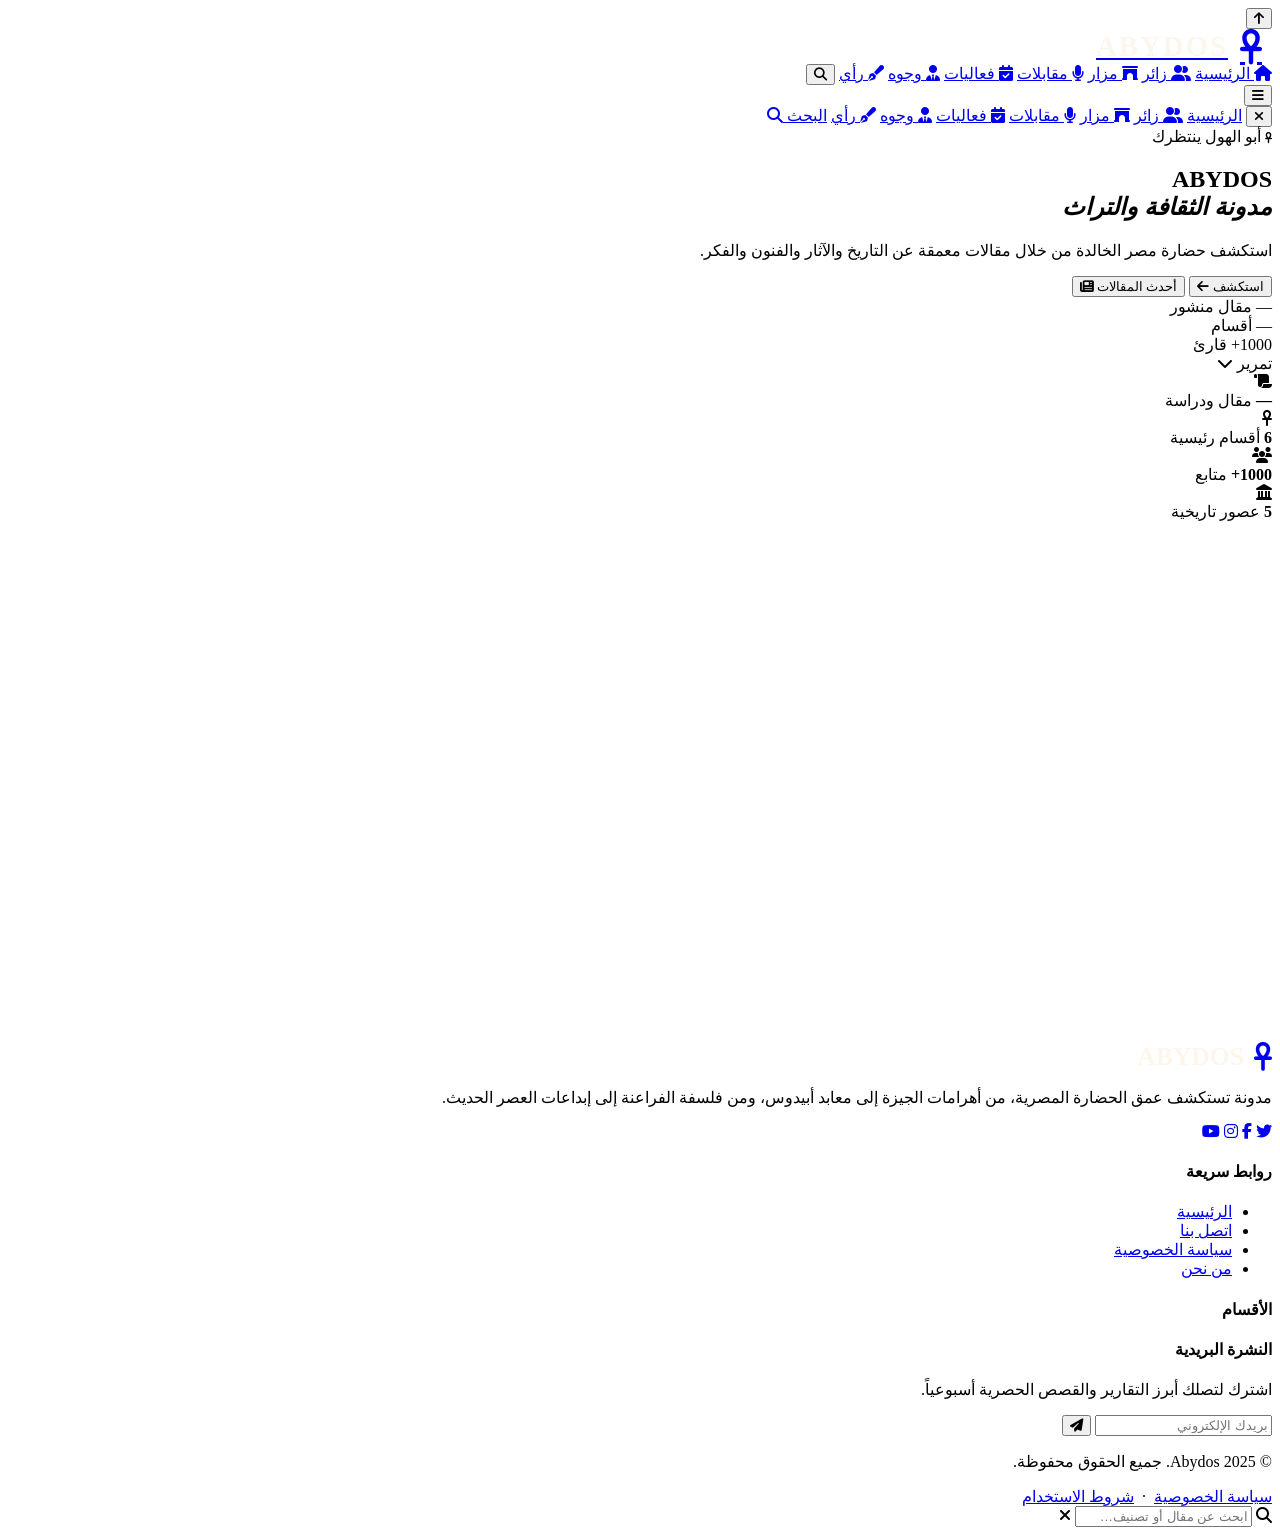
==== index.html @ 27bb097c "Create index.html" ====
<!DOCTYPE html>
<html lang="ar" dir="rtl">
<head>
  <meta charset="UTF-8">
  <meta name="viewport" content="width=device-width, initial-scale=1.0, viewport-fit=cover">
  <title>Abydos • مدونة الثقافة والتراث</title>
  <meta name="description" content="مدونة Abydos: رحلة في عمق التاريخ والثقافة والفكر المصري القديم.">
  <meta name="theme-color" content="#0f1e3a">
  <meta property="og:title" content="Abydos • مدونة الثقافة والتراث">
  <meta property="og:description" content="استكشف حضارة مصر الخالدة من خلال مقالات معمقة عن التاريخ والآثار والفنون.">
  <meta property="og:type" content="website">
  <meta property="og:locale" content="ar_AR">

  <!-- Fonts -->
  <link rel="preconnect" href="https://fonts.googleapis.com">
  <link rel="preconnect" href="https://fonts.gstatic.com" crossorigin>
  <link href="https://fonts.googleapis.com/css2?family=Playfair+Display:ital,wght@0,400;0,700;0,900;1,400&family=Cairo:wght@300;400;500;600;700;800;900&display=swap" rel="stylesheet">
  <link rel="stylesheet" href="https://cdnjs.cloudflare.com/ajax/libs/font-awesome/6.4.0/css/all.min.css">
  <link href="https://unpkg.com/aos@2.3.4/dist/aos.css" rel="stylesheet">
  <link rel="stylesheet" href="style.css">
</head>
<body>

  <!-- Scroll Progress Bar -->
  <div id="scroll-progress"></div>

  <!-- Back to Top -->
  <button id="back-to-top" aria-label="العودة للأعلى">
    <i class="fas fa-arrow-up"></i>
  </button>

  <!-- ===== HEADER ===== -->
  <header class="site-header" role="banner">
    <div class="header-main">
      <a href="index.html" class="logo logo-img" aria-label="Abydos الرئيسية">
        <div style="display:flex;align-items:center;gap:12px;background:transparent;padding:0 10px;">
          <i class="fas fa-ankh" style="font-size:2.2rem;color:var(--clr-gold);"></i>
          <span style="font-family:var(--font-display);font-size:1.8rem;font-weight:900;color:#fdf6ec;letter-spacing:2px;">ABYDOS</span>
        </div>
      </a>

      <nav class="main-nav" role="navigation" aria-label="التنقل الرئيسي">
        <div class="nav-inner">
          <a href="index.html" class="nav-link active"><i class="fas fa-home"></i> الرئيسية</a>
          <a href="category.html?cat=%D8%B2%D8%A7%D8%A6%D8%B1" class="nav-link"><i class="fas fa-user-friends"></i> زائر</a>
          <a href="category.html?cat=%D9%85%D8%B2%D8%A7%D8%B1" class="nav-link"><i class="fas fa-archway"></i> مزار</a>
          <a href="category.html?cat=%D9%85%D9%82%D8%A7%D8%A8%D9%84%D8%A7%D8%AA" class="nav-link"><i class="fas fa-microphone"></i> مقابلات</a>
          <a href="category.html?cat=%D9%81%D8%B9%D8%A7%D9%84%D9%8A%D8%A7%D8%AA" class="nav-link"><i class="fas fa-calendar-check"></i> فعاليات</a>
          <a href="category.html?cat=%D9%88%D8%AC%D9%88%D9%87" class="nav-link"><i class="fas fa-user-tie"></i> وجوه</a>
          <a href="category.html?cat=%D8%B1%D8%A3%D9%8A" class="nav-link"><i class="fas fa-pen-fancy"></i> رأي</a>
          <button class="nav-search-btn" id="searchIconNav" aria-label="بحث">
            <i class="fas fa-search"></i>
          </button>
        </div>
      </nav>

      <button class="mobile-menu-btn" aria-label="فتح القائمة" aria-expanded="false">
        <i class="fas fa-bars"></i>
      </button>
    </div>
  </header>

  <!-- Mobile Nav Overlay -->
  <div class="mobile-nav-overlay" role="dialog" aria-label="قائمة التنقل">
    <button class="mobile-nav-close" aria-label="إغلاق القائمة"><i class="fas fa-times"></i></button>
    <a href="index.html">الرئيسية</a>
    <a href="category.html?cat=%D8%B2%D8%A7%D8%A6%D8%B1"><i class="fas fa-user-friends"></i> زائر</a>
    <a href="category.html?cat=%D9%85%D8%B2%D8%A7%D8%B1"><i class="fas fa-archway"></i> مزار</a>
    <a href="category.html?cat=%D9%85%D9%82%D8%A7%D8%A8%D9%84%D8%A7%D8%AA"><i class="fas fa-microphone"></i> مقابلات</a>
    <a href="category.html?cat=%D9%81%D8%B9%D8%A7%D9%84%D9%8A%D8%A7%D8%AA"><i class="fas fa-calendar-check"></i> فعاليات</a>
    <a href="category.html?cat=%D9%88%D8%AC%D9%88%D9%87"><i class="fas fa-user-tie"></i> وجوه</a>
    <a href="category.html?cat=%D8%B1%D8%A3%D9%8A"><i class="fas fa-pen-fancy"></i> رأي</a>
    <a href="#" id="mobileSearchOpen">البحث <i class="fas fa-search"></i></a>
  </div>

  <!-- ===== HERO ===== -->
  <section class="hero" aria-label="قسم الترحيب">
    <div class="hero-bg"></div>
    <div class="hero-content">
      <div class="hero-eyebrow">
        <i class="fas fa-ankh" style="font-size:0.7rem;"></i>
        أبو الهول ينتظرك
      </div>
      <h1 class="hero-title">
        ABYDOS<br>
        <em>مدونة الثقافة والتراث</em>
      </h1>
      <p class="hero-subtitle">
        استكشف حضارة مصر الخالدة من خلال مقالات معمقة عن التاريخ والآثار والفنون والفكر.
      </p>
      <div class="hero-buttons">
        <button class="hero-btn primary" id="exploreBtn">
          استكشف <i class="fas fa-arrow-left"></i>
        </button>
        <button class="hero-btn secondary" id="latestBtn">
          أحدث المقالات <i class="fas fa-newspaper"></i>
        </button>
      </div>
    </div>

    <div class="hero-stats">
      <div class="hero-stat">
        <span class="num" id="heroPostCount">—</span>
        <span class="lbl">مقال منشور</span>
      </div>
      <div class="hero-stat">
        <span class="num" id="heroCatCount">—</span>
        <span class="lbl">أقسام</span>
      </div>
      <div class="hero-stat">
        <span class="num">1000+</span>
        <span class="lbl">قارئ</span>
      </div>
    </div>

    <div class="hero-scroll-indicator" aria-hidden="true">
      <span>تمرير</span>
      <i class="fas fa-chevron-down"></i>
    </div>
  </section>

  <!-- ===== STATS RIBBON ===== -->
  <section class="stats-ribbon" aria-label="إحصائيات المنصة">
    <div class="stats-ribbon-inner" id="statsRibbon">
      <div class="stat-item">
        <i class="fas fa-scroll"></i>
        <div>
          <strong id="statPosts">—</strong>
          <span>مقال ودراسة</span>
        </div>
      </div>
      <div class="stat-divider"></div>
      <div class="stat-item">
        <i class="fas fa-ankh"></i>
        <div>
          <strong>6</strong>
          <span>أقسام رئيسية</span>
        </div>
      </div>
      <div class="stat-divider"></div>
      <div class="stat-item">
        <i class="fas fa-users"></i>
        <div>
          <strong>1000+</strong>
          <span>متابع</span>
        </div>
      </div>
      <div class="stat-divider"></div>
      <div class="stat-item">
        <i class="fas fa-landmark"></i>
        <div>
          <strong>5</strong>
          <span>عصور تاريخية</span>
        </div>
      </div>
    </div>
  </section>

  <!-- ===== FEATURED POSTS — Magazine Layout ===== -->
  <section class="featured-posts" aria-label="أبرز المقالات">
    <div class="container">
      <div class="section-header" data-aos="fade-up">
        <span class="section-eyebrow">مختارات التحرير</span>
        <h2>أبرز المقالات</h2>
        <div class="section-line"></div>
      </div>
      <div class="featured-grid" id="featuredGrid">
        <!-- Filled by JS -->
      </div>
    </div>
  </section>

  <!-- ===== TRENDING ROW ===== -->
  <section class="trending-section" aria-label="الأكثر قراءة">
    <div class="container">
      <div class="trending-header" data-aos="fade-up">
        <span class="trending-badge"><i class="fas fa-fire"></i> رائج</span>
        <h3>الأكثر قراءة هذا الأسبوع</h3>
        <a href="#mainPosts" class="trending-see-all">عرض الكل <i class="fas fa-arrow-left"></i></a>
      </div>
      <div class="trending-list" id="trendingList">
        <!-- Filled by JS -->
      </div>
    </div>
  </section>

  <!-- ===== CATEGORIES SHOWCASE ===== -->
  <section class="categories-showcase" aria-label="استكشف بالأقسام">
    <div class="container">
      <div class="section-header" data-aos="fade-up">
        <span class="section-eyebrow" style="color:var(--clr-gold-light);">أقسام المدونة</span>
        <h2>استكشف بالأقسام</h2>
        <div class="section-line"></div>
      </div>
      <div class="categories-grid" id="categoriesGrid">
        <!-- Filled by JS -->
      </div>
    </div>
  </section>

  <!-- ===== LATEST POSTS with FILTER ===== -->
  <main id="mainPosts" aria-label="أحدث المقالات">
    <div class="container">
      <div class="section-header" data-aos="fade-up">
        <span class="section-eyebrow">الأحدث</span>
        <h2>أحدث المقالات</h2>
        <div class="section-line"></div>
      </div>

      <!-- Filter chips -->
      <div class="filter-bar" id="quickCategories" data-aos="fade-up">
        <!-- Filled by JS -->
      </div>

      <div class="posts-grid" id="postsGrid">
        <!-- Skeletons shown by JS while loading -->
      </div>

      <!-- Load more -->
      <div class="load-more-wrap" data-aos="fade-up">
        <button class="load-more-btn" id="loadMoreBtn">
          <i class="fas fa-plus-circle"></i> تحميل المزيد
        </button>
      </div>
    </div>
  </main>

  <!-- ===== NEWSLETTER BANNER ===== -->
  <section class="newsletter-banner" aria-label="النشرة البريدية">
    <div class="nl-bg"></div>
    <div class="nl-content" data-aos="fade-up">
      <div class="nl-icon"><i class="fas fa-ankh"></i></div>
      <h2>ابقَ على اتصال</h2>
      <p>اشترك في نشرتنا الأسبوعية لتصلك أبرز التقارير والقصص الحصرية عن تاريخ وثقافة مصر.</p>
      <form id="newsletterFormBanner" class="nl-form" novalidate>
        <input type="email" placeholder="بريدك الإلكتروني" required aria-label="البريد الإلكتروني">
        <button type="submit">اشترك الآن <i class="fas fa-paper-plane"></i></button>
      </form>
    </div>
  </section>

  <!-- ===== FOOTER ===== -->
  <footer class="footer" role="contentinfo">
    <div class="footer-container">
      <div class="footer-about">
        <a href="index.html" class="logo" style="margin-bottom:1rem;text-decoration:none;display:flex;align-items:center;gap:10px;">
          <i class="fas fa-ankh" style="font-size:1.8rem;color:var(--clr-gold);"></i>
          <span style="font-family:var(--font-display);font-size:1.6rem;font-weight:900;color:#fdf6ec;">ABYDOS</span>
        </a>
        <p>مدونة تستكشف عمق الحضارة المصرية، من أهرامات الجيزة إلى معابد أبيدوس، ومن فلسفة الفراعنة إلى إبداعات العصر الحديث.</p>
        <div class="footer-social">
          <a href="#" aria-label="Twitter"><i class="fab fa-twitter"></i></a>
          <a href="#" aria-label="Facebook"><i class="fab fa-facebook-f"></i></a>
          <a href="#" aria-label="Instagram"><i class="fab fa-instagram"></i></a>
          <a href="#" aria-label="YouTube"><i class="fab fa-youtube"></i></a>
        </div>
      </div>

      <div class="footer-col">
        <h4>روابط سريعة</h4>
        <ul>
          <li><a href="index.html">الرئيسية</a></li>
          <li><a href="#">اتصل بنا</a></li>
          <li><a href="#">سياسة الخصوصية</a></li>
          <li><a href="#">من نحن</a></li>
        </ul>
      </div>

      <div class="footer-col" id="footerCategories">
        <h4>الأقسام</h4>
        <ul></ul>
      </div>

      <div class="footer-col footer-newsletter">
        <h4>النشرة البريدية</h4>
        <p>اشترك لتصلك أبرز التقارير والقصص الحصرية أسبوعياً.</p>
        <form id="newsletterForm" class="newsletter-form" novalidate>
          <input type="email" placeholder="بريدك الإلكتروني" required aria-label="البريد الإلكتروني">
          <button type="submit" aria-label="اشترك"><i class="fas fa-paper-plane"></i></button>
        </form>
      </div>
    </div>

    <div class="footer-bottom">
      <p>&copy; 2025 Abydos. جميع الحقوق محفوظة.</p>
      <div>
        <a href="#">سياسة الخصوصية</a>
        &nbsp;·&nbsp;
        <a href="#">شروط الاستخدام</a>
      </div>
    </div>
  </footer>

  <!-- ===== SEARCH OVERLAY ===== -->
  <div class="search-overlay" id="searchOverlay" role="dialog" aria-label="البحث" aria-modal="true">
    <div class="search-modal">
      <div class="search-input-wrap">
        <i class="fas fa-search"></i>
        <input type="text" id="searchInput" placeholder="ابحث عن مقال أو تصنيف…" autocomplete="off" spellcheck="false" aria-label="حقل البحث">
        <i class="fas fa-times close-search" id="closeSearch" role="button" tabindex="0" aria-label="إغلاق البحث"></i>
      </div>
      <div id="searchResults" role="listbox" aria-label="نتائج البحث"></div>
    </div>
  </div>

  <script src="https://unpkg.com/aos@2.3.4/dist/aos.js"></script>
  <script src="site.js"></script>
</body>
</html>
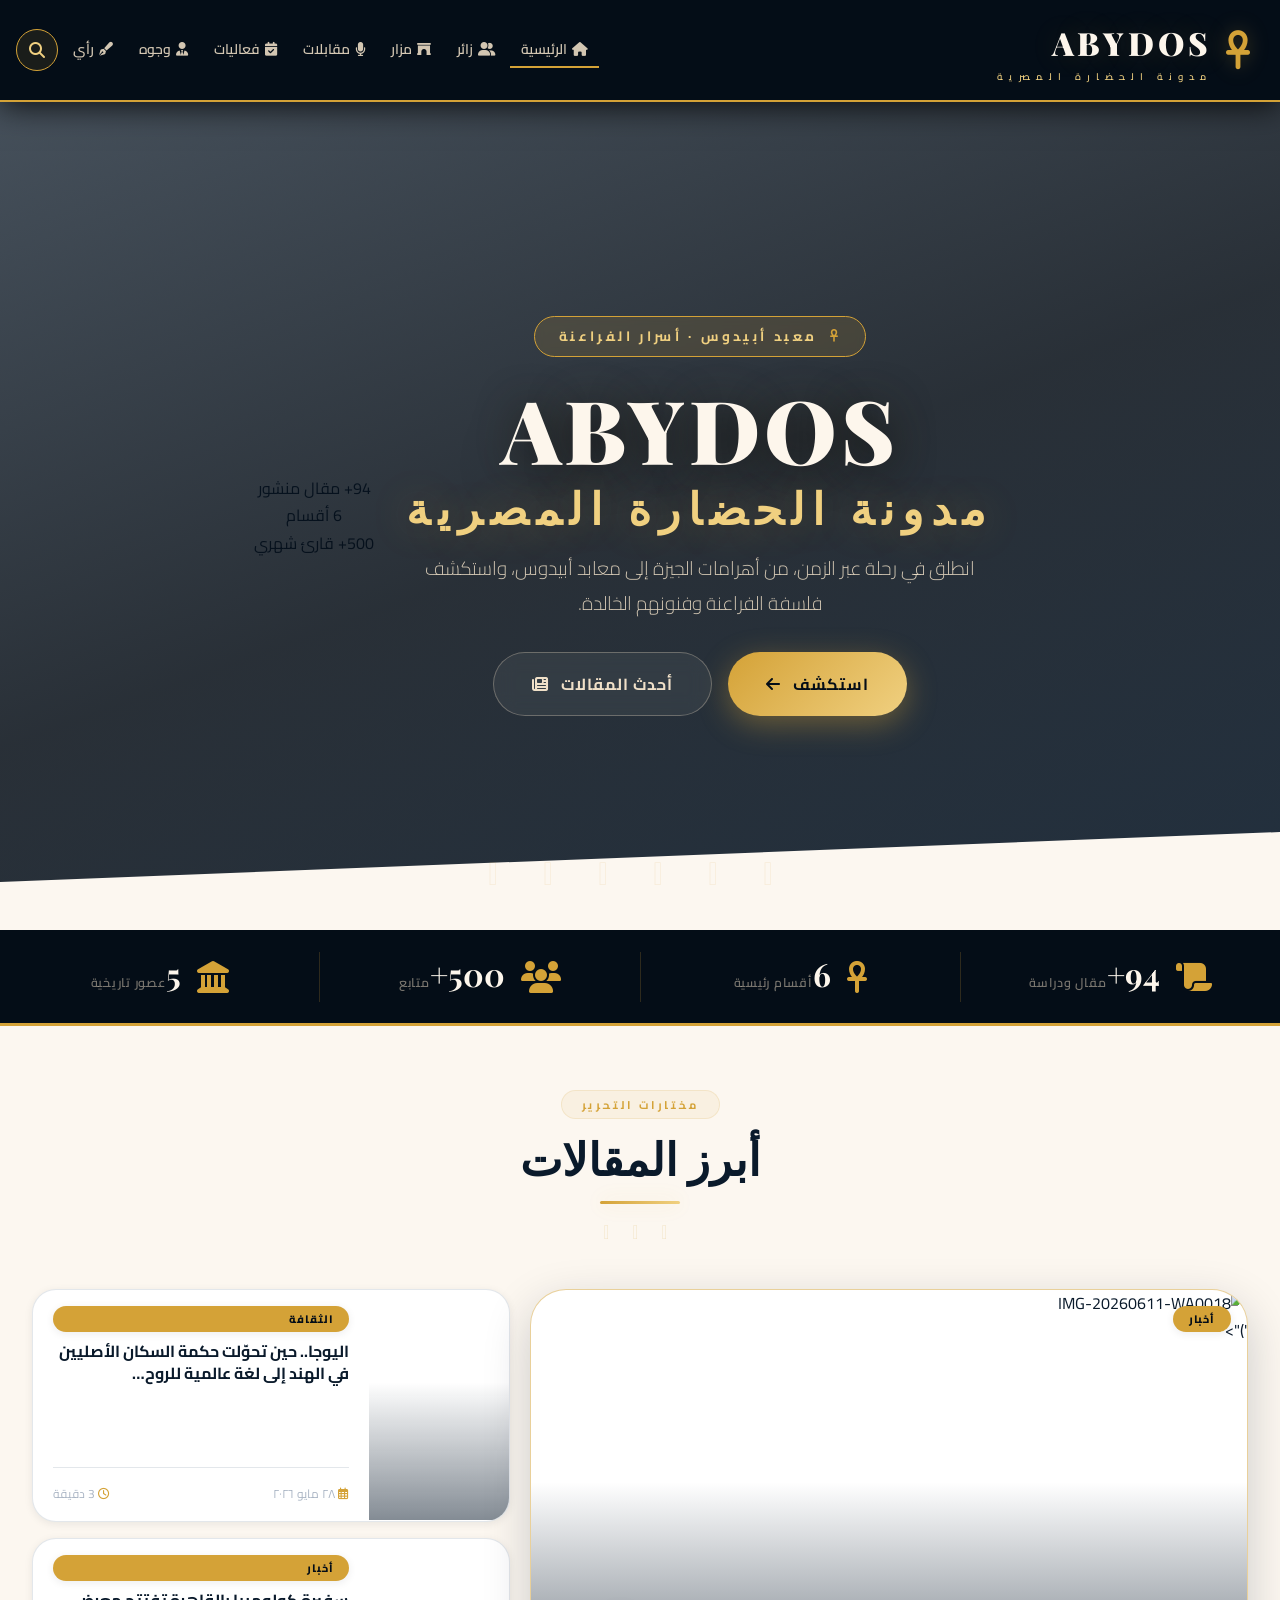
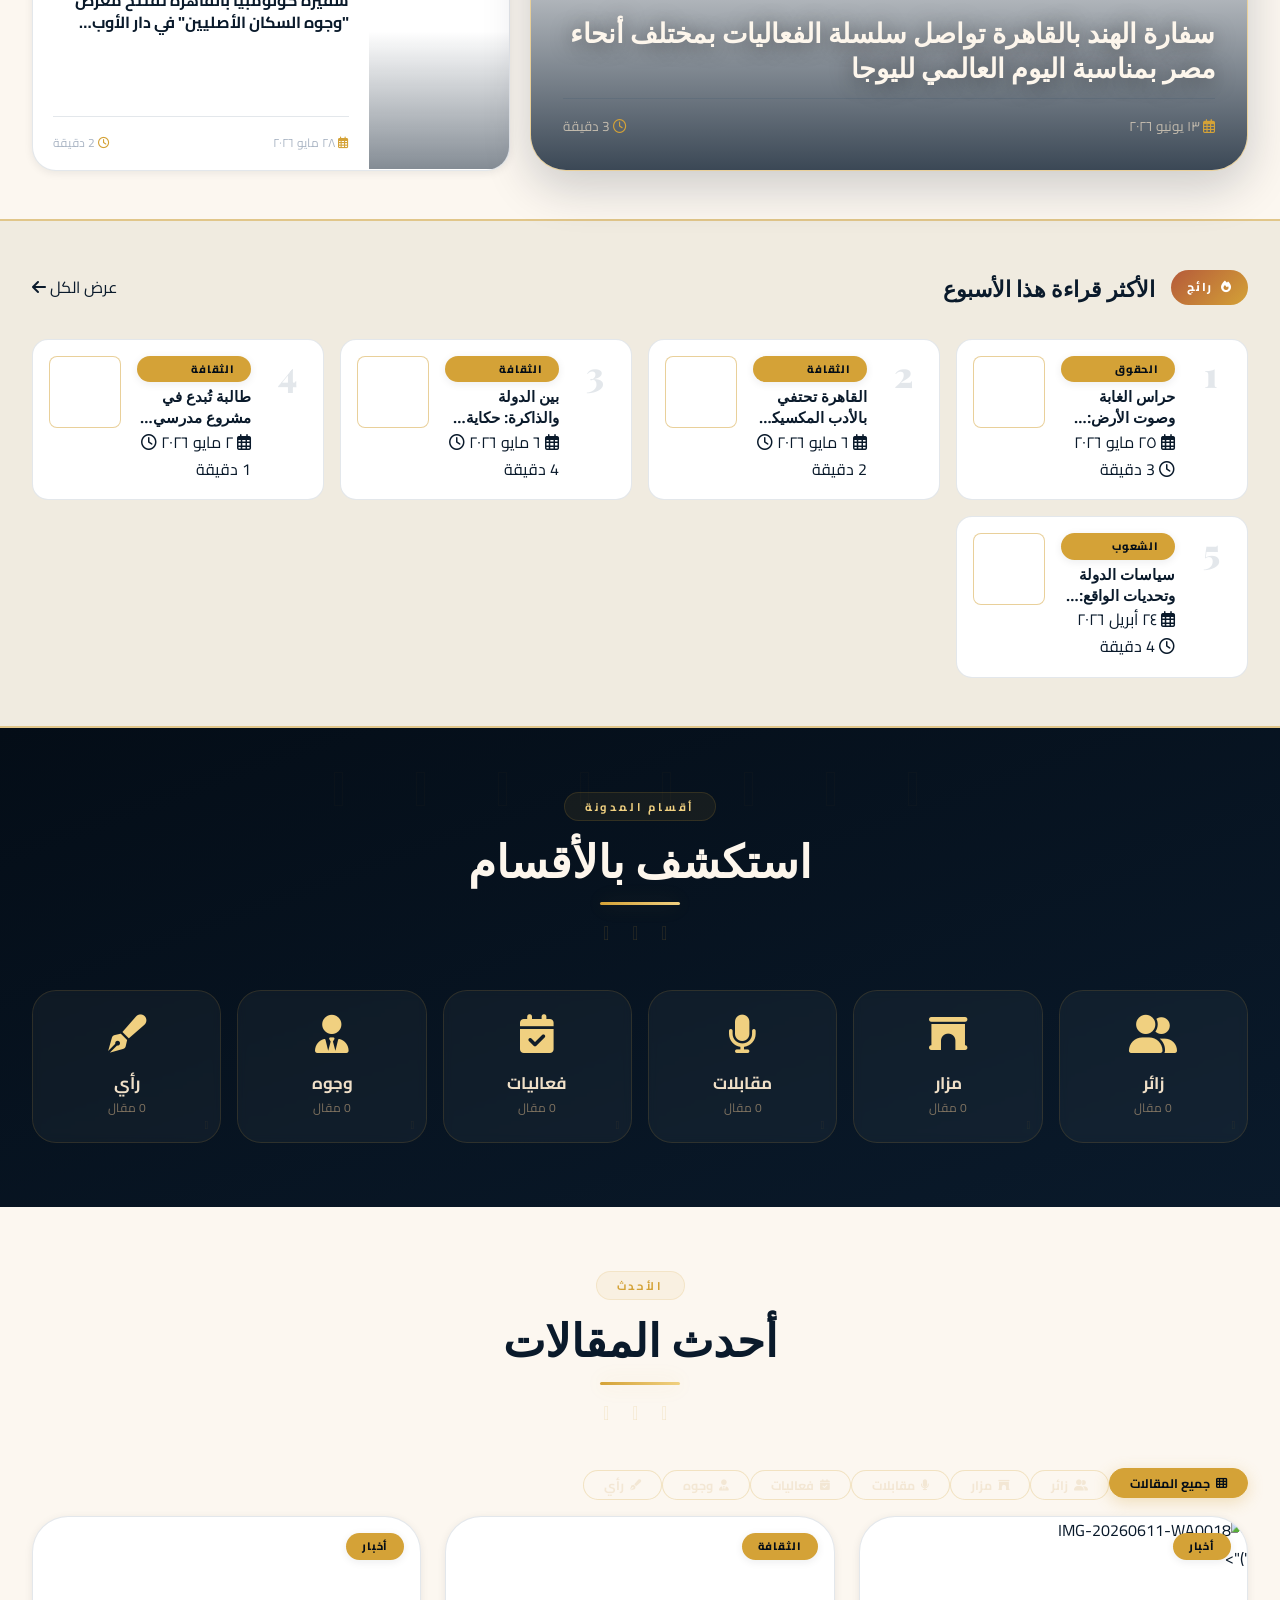
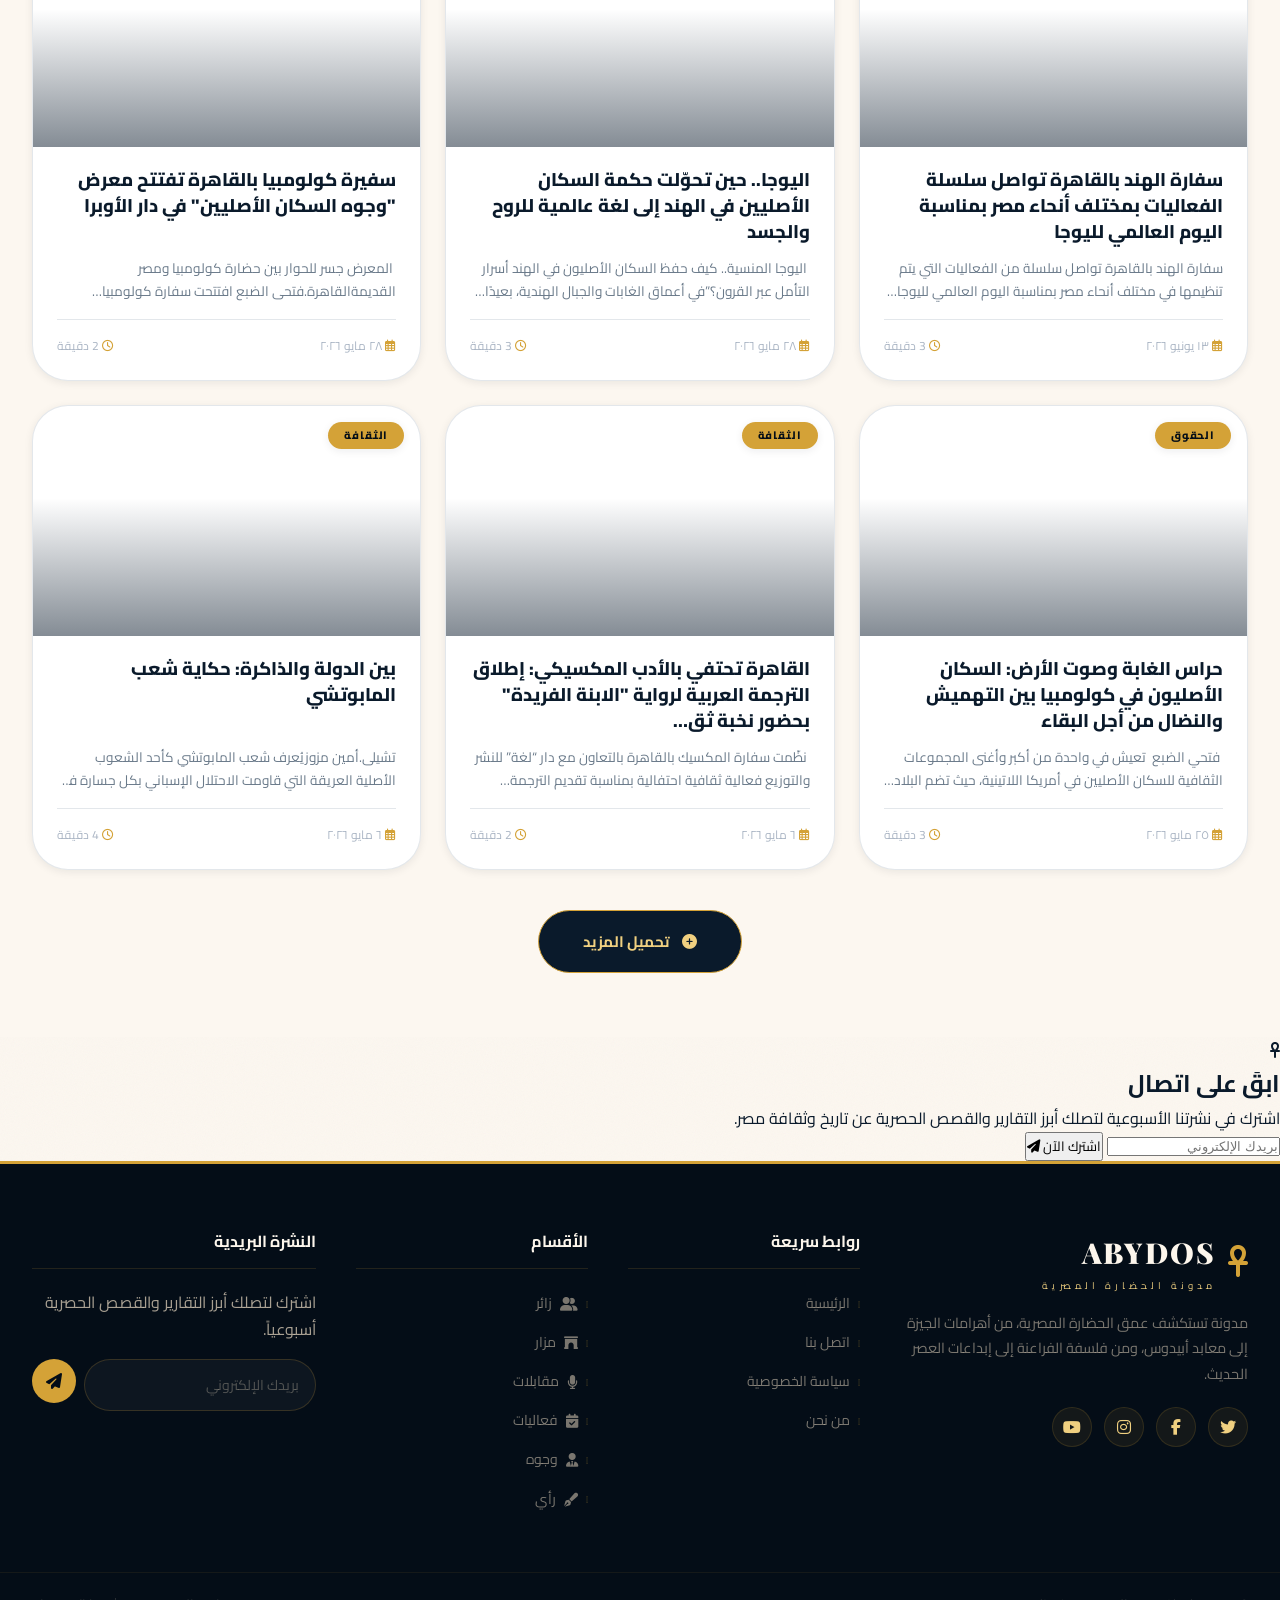
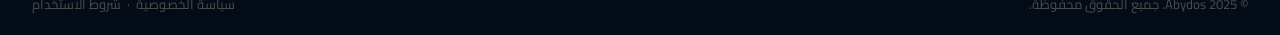
==== commit 0a890cff: "Update index.html" ====
--- a/index.html
+++ b/index.html
@@ -3,15 +3,14 @@
 <head>
   <meta charset="UTF-8">
   <meta name="viewport" content="width=device-width, initial-scale=1.0, viewport-fit=cover">
-  <title>Abydos • مدونة الثقافة والتراث</title>
-  <meta name="description" content="مدونة Abydos: رحلة في عمق التاريخ والثقافة والفكر المصري القديم.">
-  <meta name="theme-color" content="#0f1e3a">
-  <meta property="og:title" content="Abydos • مدونة الثقافة والتراث">
+  <title>Abydos • مدونة الحضارة المصرية</title>
+  <meta name="description" content="مدونة Abydos: رحلة في عمق التاريخ المصري، من معابد أبيدوس إلى فلسفة الفراعنة.">
+  <meta name="theme-color" content="#0a1a2b">
+  <meta property="og:title" content="Abydos • مدونة الحضارة المصرية">
   <meta property="og:description" content="استكشف حضارة مصر الخالدة من خلال مقالات معمقة عن التاريخ والآثار والفنون.">
   <meta property="og:type" content="website">
   <meta property="og:locale" content="ar_AR">
 
-  <!-- Fonts -->
   <link rel="preconnect" href="https://fonts.googleapis.com">
   <link rel="preconnect" href="https://fonts.gstatic.com" crossorigin>
   <link href="https://fonts.googleapis.com/css2?family=Playfair+Display:ital,wght@0,400;0,700;0,900;1,400&family=Cairo:wght@300;400;500;600;700;800;900&display=swap" rel="stylesheet">
@@ -21,21 +20,19 @@
 </head>
 <body>
 
-  <!-- Scroll Progress Bar -->
   <div id="scroll-progress"></div>
-
-  <!-- Back to Top -->
-  <button id="back-to-top" aria-label="العودة للأعلى">
-    <i class="fas fa-arrow-up"></i>
-  </button>
-
-  <!-- ===== HEADER ===== -->
+  <button id="back-to-top" aria-label="العودة للأعلى"><i class="fas fa-arrow-up"></i></button>
+
+  <!-- ===== الهيدر ===== -->
   <header class="site-header" role="banner">
     <div class="header-main">
       <a href="index.html" class="logo logo-img" aria-label="Abydos الرئيسية">
-        <div style="display:flex;align-items:center;gap:12px;background:transparent;padding:0 10px;">
-          <i class="fas fa-ankh" style="font-size:2.2rem;color:var(--clr-gold);"></i>
-          <span style="font-family:var(--font-display);font-size:1.8rem;font-weight:900;color:#fdf6ec;letter-spacing:2px;">ABYDOS</span>
+        <div class="logo-egypt">
+          <i class="fas fa-ankh ankh-icon"></i>
+          <div>
+            <span class="logo-text-main">ABYDOS</span>
+            <span class="logo-text-sub">مدونة الحضارة المصرية</span>
+          </div>
         </div>
       </a>
 
@@ -48,45 +45,39 @@
           <a href="category.html?cat=%D9%81%D8%B9%D8%A7%D9%84%D9%8A%D8%A7%D8%AA" class="nav-link"><i class="fas fa-calendar-check"></i> فعاليات</a>
           <a href="category.html?cat=%D9%88%D8%AC%D9%88%D9%87" class="nav-link"><i class="fas fa-user-tie"></i> وجوه</a>
           <a href="category.html?cat=%D8%B1%D8%A3%D9%8A" class="nav-link"><i class="fas fa-pen-fancy"></i> رأي</a>
-          <button class="nav-search-btn" id="searchIconNav" aria-label="بحث">
-            <i class="fas fa-search"></i>
-          </button>
+          <button class="nav-search-btn" id="searchIconNav" aria-label="بحث"><i class="fas fa-search"></i></button>
         </div>
       </nav>
 
-      <button class="mobile-menu-btn" aria-label="فتح القائمة" aria-expanded="false">
-        <i class="fas fa-bars"></i>
-      </button>
+      <button class="mobile-menu-btn" aria-label="فتح القائمة"><i class="fas fa-bars"></i></button>
     </div>
   </header>
 
-  <!-- Mobile Nav Overlay -->
-  <div class="mobile-nav-overlay" role="dialog" aria-label="قائمة التنقل">
+  <!-- القائمة الجانبية للموبايل -->
+  <div class="mobile-nav-overlay" role="dialog">
     <button class="mobile-nav-close" aria-label="إغلاق القائمة"><i class="fas fa-times"></i></button>
-    <a href="index.html">الرئيسية</a>
+    <a href="index.html"><i class="fas fa-home"></i> الرئيسية</a>
     <a href="category.html?cat=%D8%B2%D8%A7%D8%A6%D8%B1"><i class="fas fa-user-friends"></i> زائر</a>
     <a href="category.html?cat=%D9%85%D8%B2%D8%A7%D8%B1"><i class="fas fa-archway"></i> مزار</a>
     <a href="category.html?cat=%D9%85%D9%82%D8%A7%D8%A8%D9%84%D8%A7%D8%AA"><i class="fas fa-microphone"></i> مقابلات</a>
     <a href="category.html?cat=%D9%81%D8%B9%D8%A7%D9%84%D9%8A%D8%A7%D8%AA"><i class="fas fa-calendar-check"></i> فعاليات</a>
     <a href="category.html?cat=%D9%88%D8%AC%D9%88%D9%87"><i class="fas fa-user-tie"></i> وجوه</a>
     <a href="category.html?cat=%D8%B1%D8%A3%D9%8A"><i class="fas fa-pen-fancy"></i> رأي</a>
-    <a href="#" id="mobileSearchOpen">البحث <i class="fas fa-search"></i></a>
   </div>
 
-  <!-- ===== HERO ===== -->
+  <!-- ===== الهيرو ===== -->
   <section class="hero" aria-label="قسم الترحيب">
     <div class="hero-bg"></div>
     <div class="hero-content">
       <div class="hero-eyebrow">
-        <i class="fas fa-ankh" style="font-size:0.7rem;"></i>
-        أبو الهول ينتظرك
+        <i class="fas fa-ankh"></i> معبد أبيدوس · أسرار الفراعنة
       </div>
       <h1 class="hero-title">
         ABYDOS<br>
-        <em>مدونة الثقافة والتراث</em>
+        <em>مدونة الحضارة المصرية</em>
       </h1>
       <p class="hero-subtitle">
-        استكشف حضارة مصر الخالدة من خلال مقالات معمقة عن التاريخ والآثار والفنون والفكر.
+        انطلق في رحلة عبر الزمن، من أهرامات الجيزة إلى معابد أبيدوس، واستكشف فلسفة الفراعنة وفنونهم الخالدة.
       </p>
       <div class="hero-buttons">
         <button class="hero-btn primary" id="exploreBtn">
@@ -108,55 +99,38 @@
         <span class="lbl">أقسام</span>
       </div>
       <div class="hero-stat">
-        <span class="num">1000+</span>
-        <span class="lbl">قارئ</span>
-      </div>
-    </div>
-
-    <div class="hero-scroll-indicator" aria-hidden="true">
-      <span>تمرير</span>
-      <i class="fas fa-chevron-down"></i>
-    </div>
-  </section>
-
-  <!-- ===== STATS RIBBON ===== -->
-  <section class="stats-ribbon" aria-label="إحصائيات المنصة">
+        <span class="num">500+</span>
+        <span class="lbl">قارئ شهري</span>
+      </div>
+    </div>
+  </section>
+
+  <!-- ===== شريط الإحصائيات ===== -->
+  <section class="stats-ribbon" aria-label="إحصائيات المدونة">
     <div class="stats-ribbon-inner" id="statsRibbon">
       <div class="stat-item">
         <i class="fas fa-scroll"></i>
-        <div>
-          <strong id="statPosts">—</strong>
-          <span>مقال ودراسة</span>
-        </div>
+        <div><strong id="statPosts">—</strong><span>مقال ودراسة</span></div>
       </div>
       <div class="stat-divider"></div>
       <div class="stat-item">
         <i class="fas fa-ankh"></i>
-        <div>
-          <strong>6</strong>
-          <span>أقسام رئيسية</span>
-        </div>
+        <div><strong>6</strong><span>أقسام رئيسية</span></div>
       </div>
       <div class="stat-divider"></div>
       <div class="stat-item">
         <i class="fas fa-users"></i>
-        <div>
-          <strong>1000+</strong>
-          <span>متابع</span>
-        </div>
+        <div><strong>500+</strong><span>متابع</span></div>
       </div>
       <div class="stat-divider"></div>
       <div class="stat-item">
         <i class="fas fa-landmark"></i>
-        <div>
-          <strong>5</strong>
-          <span>عصور تاريخية</span>
-        </div>
-      </div>
-    </div>
-  </section>
-
-  <!-- ===== FEATURED POSTS — Magazine Layout ===== -->
+        <div><strong>5</strong><span>عصور تاريخية</span></div>
+      </div>
+    </div>
+  </section>
+
+  <!-- ===== أبرز المقالات ===== -->
   <section class="featured-posts" aria-label="أبرز المقالات">
     <div class="container">
       <div class="section-header" data-aos="fade-up">
@@ -164,13 +138,11 @@
         <h2>أبرز المقالات</h2>
         <div class="section-line"></div>
       </div>
-      <div class="featured-grid" id="featuredGrid">
-        <!-- Filled by JS -->
-      </div>
-    </div>
-  </section>
-
-  <!-- ===== TRENDING ROW ===== -->
+      <div class="featured-grid" id="featuredGrid"></div>
+    </div>
+  </section>
+
+  <!-- ===== الرائج ===== -->
   <section class="trending-section" aria-label="الأكثر قراءة">
     <div class="container">
       <div class="trending-header" data-aos="fade-up">
@@ -178,13 +150,11 @@
         <h3>الأكثر قراءة هذا الأسبوع</h3>
         <a href="#mainPosts" class="trending-see-all">عرض الكل <i class="fas fa-arrow-left"></i></a>
       </div>
-      <div class="trending-list" id="trendingList">
-        <!-- Filled by JS -->
-      </div>
-    </div>
-  </section>
-
-  <!-- ===== CATEGORIES SHOWCASE ===== -->
+      <div class="trending-list" id="trendingList"></div>
+    </div>
+  </section>
+
+  <!-- ===== الأقسام ===== -->
   <section class="categories-showcase" aria-label="استكشف بالأقسام">
     <div class="container">
       <div class="section-header" data-aos="fade-up">
@@ -192,13 +162,11 @@
         <h2>استكشف بالأقسام</h2>
         <div class="section-line"></div>
       </div>
-      <div class="categories-grid" id="categoriesGrid">
-        <!-- Filled by JS -->
-      </div>
-    </div>
-  </section>
-
-  <!-- ===== LATEST POSTS with FILTER ===== -->
+      <div class="categories-grid" id="categoriesGrid"></div>
+    </div>
+  </section>
+
+  <!-- ===== أحدث المقالات ===== -->
   <main id="mainPosts" aria-label="أحدث المقالات">
     <div class="container">
       <div class="section-header" data-aos="fade-up">
@@ -207,16 +175,10 @@
         <div class="section-line"></div>
       </div>
 
-      <!-- Filter chips -->
-      <div class="filter-bar" id="quickCategories" data-aos="fade-up">
-        <!-- Filled by JS -->
-      </div>
-
-      <div class="posts-grid" id="postsGrid">
-        <!-- Skeletons shown by JS while loading -->
-      </div>
-
-      <!-- Load more -->
+      <div class="filter-bar" id="quickCategories" data-aos="fade-up"></div>
+
+      <div class="posts-grid" id="postsGrid"></div>
+
       <div class="load-more-wrap" data-aos="fade-up">
         <button class="load-more-btn" id="loadMoreBtn">
           <i class="fas fa-plus-circle"></i> تحميل المزيد
@@ -225,7 +187,7 @@
     </div>
   </main>
 
-  <!-- ===== NEWSLETTER BANNER ===== -->
+  <!-- ===== النشرة البريدية ===== -->
   <section class="newsletter-banner" aria-label="النشرة البريدية">
     <div class="nl-bg"></div>
     <div class="nl-content" data-aos="fade-up">
@@ -239,13 +201,16 @@
     </div>
   </section>
 
-  <!-- ===== FOOTER ===== -->
+  <!-- ===== الفوتر ===== -->
   <footer class="footer" role="contentinfo">
     <div class="footer-container">
       <div class="footer-about">
-        <a href="index.html" class="logo" style="margin-bottom:1rem;text-decoration:none;display:flex;align-items:center;gap:10px;">
-          <i class="fas fa-ankh" style="font-size:1.8rem;color:var(--clr-gold);"></i>
-          <span style="font-family:var(--font-display);font-size:1.6rem;font-weight:900;color:#fdf6ec;">ABYDOS</span>
+        <a href="index.html" class="logo" style="text-decoration:none;display:flex;align-items:center;gap:12px;margin-bottom:1rem;">
+          <i class="fas fa-ankh" style="font-size:2rem;color:var(--clr-gold);"></i>
+          <div>
+            <span style="font-family:var(--font-display);font-size:1.8rem;font-weight:900;color:#fdf6ec;letter-spacing:2px;">ABYDOS</span>
+            <span style="display:block;font-size:0.6rem;color:var(--clr-gold-light);letter-spacing:4px;text-transform:uppercase;">مدونة الحضارة المصرية</span>
+          </div>
         </a>
         <p>مدونة تستكشف عمق الحضارة المصرية، من أهرامات الجيزة إلى معابد أبيدوس، ومن فلسفة الفراعنة إلى إبداعات العصر الحديث.</p>
         <div class="footer-social">
@@ -284,14 +249,12 @@
     <div class="footer-bottom">
       <p>&copy; 2025 Abydos. جميع الحقوق محفوظة.</p>
       <div>
-        <a href="#">سياسة الخصوصية</a>
-        &nbsp;·&nbsp;
-        <a href="#">شروط الاستخدام</a>
+        <a href="#">سياسة الخصوصية</a> &nbsp;·&nbsp; <a href="#">شروط الاستخدام</a>
       </div>
     </div>
   </footer>
 
-  <!-- ===== SEARCH OVERLAY ===== -->
+  <!-- ===== البحث ===== -->
   <div class="search-overlay" id="searchOverlay" role="dialog" aria-label="البحث" aria-modal="true">
     <div class="search-modal">
       <div class="search-input-wrap">
--- a/style.css
+++ b/style.css
@@ -0,0 +1,1492 @@
+/* ================================================================
+   ABYDOS — style.css (الهوية الفرعونية الكاملة)
+   الألوان: الأزرق المصري، الذهب، الرمال، الأسود
+   الصور: خلفيات من معبد أبيدوس والكرنك
+   ================================================================ */
+
+@import url('https://fonts.googleapis.com/css2?family=Playfair+Display:wght@400;700;900&family=Cairo:wght@300;400;500;600;700;800;900&display=swap');
+
+:root {
+  /* الألوان الأساسية - مستوحاة من الحضارة المصرية */
+  --clr-gold: #d4a237;
+  --clr-gold-light: #f0d080;
+  --clr-gold-dark: #a87d1a;
+  --clr-gold-glow: rgba(212, 162, 55, 0.2);
+
+  --clr-navy: #0a1a2b;
+  --clr-navy-dark: #040d17;
+  --clr-navy-mid: #122a40;
+  --clr-navy-light: #1a3a5a;
+
+  --clr-sand: #d4c4a8;
+  --clr-sand-light: #f0ebe0;
+  --clr-sand-dark: #b8a888;
+
+  --clr-terracotta: #b55a3a;
+  --clr-papyrus: #fcf7f0;
+
+  /* النصوص */
+  --clr-text-primary: #0a1a2b;
+  --clr-text-secondary: #1a3a5a;
+  --clr-text-muted: #6a7a8a;
+  --clr-text-faint: #aab5c4;
+
+  /* الحدود */
+  --clr-border: rgba(26, 58, 90, 0.12);
+  --clr-border-gold: rgba(212, 162, 55, 0.5);
+
+  /* الخطوط */
+  --font-display: 'Playfair Display', 'Georgia', serif;
+  --font-body: 'Cairo', sans-serif;
+
+  /* المسافات */
+  --sp-1: 0.25rem;
+  --sp-2: 0.5rem;
+  --sp-3: 0.75rem;
+  --sp-4: 1rem;
+  --sp-5: 1.25rem;
+  --sp-6: 1.5rem;
+  --sp-8: 2rem;
+  --sp-10: 2.5rem;
+  --sp-12: 3rem;
+  --sp-16: 4rem;
+  --sp-20: 5rem;
+
+  /* الحواف */
+  --radius-sm: 8px;
+  --radius-md: 16px;
+  --radius-lg: 24px;
+  --radius-xl: 36px;
+  --radius-pill: 999px;
+
+  /* الظلال */
+  --shadow-sm: 0 2px 8px rgba(10, 26, 43, 0.08);
+  --shadow-md: 0 8px 24px rgba(10, 26, 43, 0.15);
+  --shadow-lg: 0 16px 48px rgba(10, 26, 43, 0.2);
+  --shadow-xl: 0 24px 64px rgba(10, 26, 43, 0.25);
+  --shadow-gold: 0 8px 32px rgba(212, 162, 55, 0.3);
+
+  /* متغيرات الهيدر */
+  --navbar-h: 68px;
+  --strip-h: 48px;
+}
+
+/* ===== إعادة الضبط ===== */
+*, *::before, *::after {
+  margin: 0;
+  padding: 0;
+  box-sizing: border-box;
+}
+
+html {
+  scroll-behavior: smooth;
+  font-size: 16px;
+}
+
+body {
+  font-family: var(--font-body);
+  background-color: var(--clr-papyrus);
+  color: var(--clr-text-primary);
+  line-height: 1.7;
+  overflow-x: hidden;
+  background-image: url("data:image/svg+xml,%3Csvg xmlns='http://www.w3.org/2000/svg' width='300' height='300'%3E%3Cfilter id='n'%3E%3CfeTurbulence type='fractalNoise' baseFrequency='0.9' numOctaves='4' stitchTiles='stitch'/%3E%3C/filter%3E%3Crect width='300' height='300' filter='url(%23n)' opacity='0.04'/%3E%3C/svg%3E");
+}
+
+img { max-width: 100%; display: block; }
+a { text-decoration: none; color: inherit; }
+button { font-family: var(--font-body); cursor: pointer; }
+ul, ol { list-style: none; }
+
+/* ===== شريط التمرير ===== */
+#scroll-progress {
+  position: fixed;
+  top: 0;
+  right: 0;
+  left: 0;
+  height: 4px;
+  background: linear-gradient(90deg, var(--clr-gold-dark), var(--clr-gold), var(--clr-gold-light));
+  transform-origin: right;
+  transform: scaleX(0);
+  z-index: 9999;
+  transition: transform 100ms linear;
+  box-shadow: 0 0 20px rgba(212, 162, 55, 0.3);
+}
+
+/* ===== زر العودة للأعلى ===== */
+#back-to-top {
+  position: fixed;
+  bottom: var(--sp-8);
+  left: var(--sp-8);
+  width: 50px;
+  height: 50px;
+  background: var(--clr-navy);
+  color: var(--clr-gold);
+  border: 2px solid var(--clr-gold);
+  border-radius: 50%;
+  display: flex;
+  align-items: center;
+  justify-content: center;
+  font-size: 1.2rem;
+  cursor: pointer;
+  z-index: 500;
+  opacity: 0;
+  transform: translateY(20px);
+  transition: all var(--dur-mid) var(--ease-smooth);
+  box-shadow: var(--shadow-gold);
+}
+#back-to-top.visible { opacity: 1; transform: translateY(0); }
+#back-to-top:hover {
+  background: var(--clr-gold);
+  color: var(--clr-navy-dark);
+  transform: translateY(-3px) scale(1.05);
+}
+
+/* ===== الهيدر ===== */
+.site-header {
+  position: sticky;
+  top: 0;
+  z-index: 1000;
+  background: var(--clr-navy-dark);
+  border-bottom: 2px solid var(--clr-gold);
+  box-shadow: 0 4px 30px rgba(0,0,0,0.8);
+}
+
+.header-main {
+  display: flex;
+  align-items: stretch;
+  height: 100px;
+  background: var(--clr-navy-dark);
+}
+
+.header-main .logo.logo-img {
+  display: flex;
+  align-items: center;
+  flex-shrink: 0;
+  padding: 8px 20px;
+  background: var(--clr-navy-dark);
+}
+
+.main-nav {
+  flex: 1;
+  display: flex;
+  align-items: center;
+  background: var(--clr-navy-dark);
+}
+
+.navbar {
+  height: var(--navbar-h);
+  background: transparent;
+  flex-shrink: 0;
+}
+
+/* شعار أبيدوس مع أيقونة العنخ */
+.logo-egypt {
+  display: flex;
+  align-items: center;
+  gap: 14px;
+  background: transparent;
+  padding: 0 10px;
+}
+.logo-egypt .ankh-icon {
+  font-size: 2.4rem;
+  color: var(--clr-gold);
+  filter: drop-shadow(0 0 10px rgba(212, 162, 55, 0.3));
+}
+.logo-egypt .logo-text-main {
+  font-family: var(--font-display);
+  font-size: 2rem;
+  font-weight: 900;
+  color: #fdf6ec;
+  letter-spacing: 4px;
+  text-shadow: 0 0 30px rgba(212, 162, 55, 0.2);
+}
+.logo-egypt .logo-text-sub {
+  font-size: 0.6rem;
+  color: var(--clr-gold-light);
+  letter-spacing: 6px;
+  text-transform: uppercase;
+  font-weight: 600;
+  display: block;
+  margin-top: -2px;
+}
+
+.nav-links {
+  display: flex;
+  gap: var(--sp-6);
+  align-items: center;
+}
+.nav-links a {
+  color: rgba(240, 224, 200, 0.8);
+  font-weight: 600;
+  font-size: 0.9rem;
+  transition: color var(--dur-fast);
+  position: relative;
+  padding: var(--sp-2) var(--sp-2);
+  white-space: nowrap;
+  display: inline-flex;
+  align-items: center;
+  gap: 6px;
+}
+.nav-links a i { font-size: 0.8rem; opacity: 0.7; }
+.nav-links a::after {
+  content: '';
+  position: absolute;
+  bottom: -2px;
+  right: 0;
+  left: 0;
+  height: 2px;
+  background: var(--clr-gold);
+  transform: scaleX(0);
+  transition: transform var(--dur-mid) var(--ease-smooth);
+}
+.nav-links a:hover { color: var(--clr-gold-light); }
+.nav-links a:hover::after { transform: scaleX(1); }
+.nav-links a.active { color: var(--clr-gold-light); }
+.nav-links a.active::after { transform: scaleX(1); }
+
+.nav-search-btn {
+  width: 42px;
+  height: 42px;
+  border-radius: var(--radius-pill);
+  border: 1px solid var(--clr-gold);
+  background: rgba(212, 162, 55, 0.1);
+  color: var(--clr-gold-light);
+  display: flex;
+  align-items: center;
+  justify-content: center;
+  font-size: 1rem;
+  transition: all var(--dur-fast);
+  cursor: pointer;
+}
+.nav-search-btn:hover {
+  background: var(--clr-gold);
+  color: var(--clr-navy-dark);
+}
+
+.mobile-menu-btn {
+  display: none;
+  background: none;
+  border: none;
+  color: var(--clr-gold-light);
+  font-size: 2.2rem;
+  cursor: pointer;
+  padding: var(--sp-2);
+  margin-right: auto;
+  margin-top: 15px;
+}
+
+/* ===== الهيرو ===== */
+.hero {
+  position: relative;
+  height: 92vh;
+  min-height: 650px;
+  max-height: 950px;
+  display: flex;
+  align-items: center;
+  justify-content: center;
+  text-align: center;
+  overflow: hidden;
+}
+
+/* خلفية الهيرو: معبد أبيدوس الحقيقي */
+.hero-bg {
+  position: absolute;
+  inset: 0;
+  background:
+    linear-gradient(160deg, rgba(10, 26, 43, 0.75) 0%, rgba(4, 13, 23, 0.85) 50%, rgba(10, 26, 43, 0.9) 100%),
+    url('https://upload.wikimedia.org/wikipedia/commons/thumb/6/61/Abydos_Temple_%282%29.jpg/1280px-Abydos_Temple_%282%29.jpg') center/cover no-repeat;
+  transform: scale(1.02);
+  animation: heroZoom 16s ease-in-out infinite alternate;
+}
+@keyframes heroZoom {
+  from { transform: scale(1.02); }
+  to   { transform: scale(1.10); }
+}
+
+/* زخرفة هرمية أسفل الهيرو */
+.hero::after {
+  content: '𓂀 𓋹 𓂀 𓋹 𓂀 𓋹';
+  position: absolute;
+  bottom: 30px;
+  left: 0;
+  right: 0;
+  text-align: center;
+  font-size: 2rem;
+  color: rgba(212, 162, 55, 0.15);
+  letter-spacing: 20px;
+  z-index: 2;
+  pointer-events: none;
+}
+/* مثلثات سفلية */
+.hero::before {
+  content: '';
+  position: absolute;
+  bottom: -2px;
+  left: 0;
+  right: 0;
+  height: 100px;
+  background: var(--clr-papyrus);
+  clip-path: polygon(0 50%, 100% 0, 100% 100%, 0 100%);
+  z-index: 2;
+}
+
+.hero-content {
+  position: relative;
+  z-index: 3;
+  max-width: 820px;
+  padding: var(--sp-8);
+  animation: heroFadeUp 1.2s var(--ease-smooth) both;
+}
+@keyframes heroFadeUp {
+  from { opacity: 0; transform: translateY(40px); }
+  to   { opacity: 1; transform: translateY(0); }
+}
+
+.hero-eyebrow {
+  display: inline-flex;
+  align-items: center;
+  gap: var(--sp-3);
+  background: rgba(212, 162, 55, 0.15);
+  border: 1px solid var(--clr-gold);
+  color: var(--clr-gold-light);
+  font-size: 0.85rem;
+  font-weight: 700;
+  letter-spacing: 0.25em;
+  text-transform: uppercase;
+  padding: var(--sp-2) var(--sp-6);
+  border-radius: var(--radius-pill);
+  margin-bottom: var(--sp-6);
+  animation: heroFadeUp 1.2s 0.2s var(--ease-smooth) both;
+  backdrop-filter: blur(4px);
+}
+.hero-eyebrow i { color: var(--clr-gold); font-size: 0.8rem; }
+
+.hero-title {
+  font-family: var(--font-display);
+  font-size: clamp(3.2rem, 7vw, 5.5rem);
+  font-weight: 900;
+  color: #fdf6ec;
+  text-shadow: 0 4px 40px rgba(0,0,0,0.6), 0 0 60px rgba(212, 162, 55, 0.1);
+  line-height: 1.1;
+  margin-bottom: var(--sp-5);
+  animation: heroFadeUp 1.2s 0.3s var(--ease-smooth) both;
+  letter-spacing: 4px;
+}
+
+.hero-title em {
+  font-style: normal;
+  color: var(--clr-gold-light);
+  display: block;
+  font-size: 0.5em;
+  letter-spacing: 8px;
+  margin-top: 5px;
+  text-shadow: 0 0 40px rgba(212, 162, 55, 0.3);
+}
+
+.hero-subtitle {
+  font-size: clamp(1rem, 1.8vw, 1.2rem);
+  color: rgba(240, 224, 200, 0.85);
+  max-width: 580px;
+  margin: 0 auto var(--sp-8);
+  line-height: 1.8;
+  animation: heroFadeUp 1.2s 0.45s var(--ease-smooth) both;
+  font-weight: 300;
+}
+
+.hero-buttons {
+  display: flex;
+  gap: var(--sp-4);
+  justify-content: center;
+  flex-wrap: wrap;
+  animation: heroFadeUp 1.2s 0.6s var(--ease-smooth) both;
+}
+
+.hero-btn {
+  display: inline-flex;
+  align-items: center;
+  gap: var(--sp-3);
+  padding: 16px 38px;
+  border-radius: var(--radius-pill);
+  font-size: 1rem;
+  font-weight: 700;
+  border: none;
+  cursor: pointer;
+  transition: all var(--dur-mid) var(--ease-spring);
+  position: relative;
+  overflow: hidden;
+  letter-spacing: 1px;
+}
+.hero-btn::before {
+  content: '';
+  position: absolute;
+  inset: 0;
+  background: rgba(255,255,255,0.15);
+  transform: scaleX(0);
+  transform-origin: right;
+  transition: transform var(--dur-mid) var(--ease-smooth);
+}
+.hero-btn:hover::before { transform: scaleX(1); }
+
+.hero-btn.primary {
+  background: linear-gradient(135deg, var(--clr-gold), var(--clr-gold-light));
+  color: var(--clr-navy-dark);
+  box-shadow: 0 8px 30px rgba(212, 162, 55, 0.4);
+}
+.hero-btn.primary:hover {
+  transform: translateY(-4px) scale(1.03);
+  box-shadow: 0 16px 40px rgba(212, 162, 55, 0.5);
+}
+
+.hero-btn.secondary {
+  background: rgba(255,255,255,0.06);
+  color: #f0e0c8;
+  border: 1.5px solid rgba(240, 224, 200, 0.3);
+  backdrop-filter: blur(10px);
+}
+.hero-btn.secondary:hover {
+  background: rgba(255,255,255,0.12);
+  border-color: var(--clr-gold);
+  transform: translateY(-4px);
+}
+
+/* ===== الأقسام العامة ===== */
+.container {
+  max-width: 1320px;
+  margin: 0 auto;
+  padding: 0 var(--sp-8);
+}
+
+.section-header {
+  text-align: center;
+  margin-bottom: var(--sp-10);
+  position: relative;
+}
+.section-header::after {
+  content: '𓂀 𓋹 𓂀';
+  display: block;
+  font-size: 1.2rem;
+  color: var(--clr-gold);
+  opacity: 0.3;
+  letter-spacing: 10px;
+  margin-top: var(--sp-3);
+}
+.section-eyebrow {
+  display: inline-block;
+  font-size: 0.7rem;
+  font-weight: 700;
+  letter-spacing: 0.25em;
+  text-transform: uppercase;
+  color: var(--clr-gold);
+  margin-bottom: var(--sp-3);
+  background: rgba(212, 162, 55, 0.08);
+  padding: var(--sp-1) var(--sp-5);
+  border-radius: var(--radius-pill);
+  border: 1px solid rgba(212, 162, 55, 0.15);
+}
+.section-header h2 {
+  font-family: var(--font-display);
+  font-size: clamp(2rem, 3.5vw, 2.8rem);
+  color: var(--clr-text-primary);
+  font-weight: 700;
+  line-height: 1.2;
+}
+.section-line {
+  width: 80px;
+  height: 3px;
+  background: linear-gradient(90deg, var(--clr-gold), var(--clr-gold-light));
+  margin: var(--sp-4) auto 0;
+  border-radius: 2px;
+  box-shadow: 0 0 20px rgba(212, 162, 55, 0.2);
+}
+
+/* ===== شريط التصنيفات ===== */
+.categories-strip {
+  height: var(--strip-h);
+  background: var(--clr-navy-dark);
+  border-top: 1px solid rgba(212, 162, 55, 0.2);
+  border-bottom: 1px solid rgba(212, 162, 55, 0.2);
+  overflow-x: auto;
+  scrollbar-width: none;
+  flex-shrink: 0;
+}
+.categories-strip::-webkit-scrollbar { display: none; }
+
+.strip-container {
+  display: inline-flex;
+  align-items: center;
+  gap: var(--sp-3);
+  padding: 0 var(--sp-8);
+  height: 100%;
+  min-width: 100%;
+}
+
+.cat-chip {
+  height: 30px;
+  padding: 0 var(--sp-5);
+  border-radius: var(--radius-pill);
+  background: rgba(255,255,255,0.04);
+  border: 1px solid rgba(212, 162, 55, 0.25);
+  color: rgba(240, 224, 200, 0.7);
+  font-size: 0.78rem;
+  font-weight: 700;
+  white-space: nowrap;
+  cursor: pointer;
+  transition: all var(--dur-fast) var(--ease-smooth);
+  display: inline-flex;
+  align-items: center;
+  user-select: none;
+  gap: 6px;
+}
+.cat-chip:hover, .cat-chip.active {
+  background: var(--clr-gold);
+  color: var(--clr-navy-dark);
+  border-color: var(--clr-gold);
+  transform: translateY(-2px);
+  box-shadow: 0 4px 16px rgba(212, 162, 55, 0.3);
+}
+.cat-chip i { font-size: 0.7rem; }
+
+/* ===== البطاقات المميزة ===== */
+.featured-posts {
+  padding: var(--sp-16) 0 var(--sp-12);
+  background: var(--clr-papyrus);
+}
+
+.featured-grid {
+  display: grid;
+  grid-template-columns: 1.5fr 1fr;
+  gap: var(--sp-5);
+  margin-top: var(--sp-8);
+}
+
+.featured-card-large {
+  background: #ffffff;
+  border-radius: var(--radius-xl);
+  overflow: hidden;
+  box-shadow: var(--shadow-lg);
+  cursor: pointer;
+  position: relative;
+  transition: transform var(--dur-slow) var(--ease-smooth),
+              box-shadow var(--dur-slow) var(--ease-smooth);
+  min-height: 480px;
+  border: 1px solid var(--clr-border-gold);
+}
+.featured-card-large:hover {
+  transform: translateY(-8px);
+  box-shadow: var(--shadow-xl), 0 0 40px rgba(212, 162, 55, 0.05);
+}
+
+.featured-card-large .post-img {
+  height: 480px;
+  background-size: cover;
+  background-position: center;
+  position: relative;
+  overflow: hidden;
+}
+.featured-card-large .post-img::after {
+  content: '';
+  position: absolute;
+  inset: 0;
+  background: linear-gradient(to top, rgba(10, 26, 43, 0.8) 0%, transparent 60%);
+}
+.featured-card-large .post-content {
+  position: absolute;
+  bottom: 0;
+  left: 0;
+  right: 0;
+  padding: var(--sp-8);
+  z-index: 2;
+}
+.featured-card-large h3 {
+  font-family: var(--font-display);
+  font-size: 1.7rem;
+  font-weight: 700;
+  color: #fdf6ec;
+  line-height: 1.3;
+  margin-bottom: var(--sp-3);
+  text-shadow: 0 2px 20px rgba(0,0,0,0.5);
+}
+.featured-card-large .post-meta {
+  color: rgba(240, 224, 200, 0.7);
+  font-size: 0.85rem;
+}
+
+.featured-side {
+  display: flex;
+  flex-direction: column;
+  gap: var(--sp-4);
+}
+
+.featured-card-small {
+  background: #ffffff;
+  border-radius: var(--radius-lg);
+  overflow: hidden;
+  box-shadow: var(--shadow-sm);
+  cursor: pointer;
+  display: flex;
+  flex: 1;
+  border: 1px solid var(--clr-border);
+  transition: all var(--dur-mid) var(--ease-smooth);
+}
+.featured-card-small:hover {
+  transform: translateX(-6px) scale(1.01);
+  box-shadow: var(--shadow-md);
+  border-color: var(--clr-gold);
+}
+.featured-card-small .post-img {
+  width: 140px;
+  min-height: 140px;
+  flex-shrink: 0;
+  background-size: cover;
+  background-position: center;
+}
+.featured-card-small .post-content {
+  padding: var(--sp-4) var(--sp-5);
+  display: flex;
+  flex-direction: column;
+  justify-content: center;
+}
+.featured-card-small h4 {
+  font-size: 1rem;
+  font-weight: 700;
+  color: var(--clr-text-primary);
+  line-height: 1.4;
+  transition: color var(--dur-fast);
+}
+.featured-card-small:hover h4 { color: var(--clr-gold); }
+
+/* ===== عرض التصنيفات ===== */
+.categories-showcase {
+  padding: var(--sp-16) 0;
+  background: linear-gradient(160deg, var(--clr-navy-dark) 0%, var(--clr-navy) 100%);
+  position: relative;
+  overflow: hidden;
+}
+.categories-showcase::before {
+  content: '𓂀 𓋹 𓂀 𓋹 𓂀 𓋹 𓂀 𓋹';
+  position: absolute;
+  top: 20px;
+  left: 0;
+  right: 0;
+  text-align: center;
+  font-size: 3rem;
+  color: rgba(212, 162, 55, 0.03);
+  letter-spacing: 30px;
+  white-space: nowrap;
+}
+.categories-showcase .section-header h2 { color: #fdf6ec; }
+.categories-showcase .section-eyebrow { color: var(--clr-gold-light); }
+
+.categories-grid {
+  display: grid;
+  grid-template-columns: repeat(6, 1fr);
+  gap: var(--sp-4);
+}
+@media (max-width: 1024px) {
+  .categories-grid { grid-template-columns: repeat(3, 1fr); }
+}
+@media (max-width: 640px) {
+  .categories-grid { grid-template-columns: repeat(2, 1fr); }
+}
+
+.category-card {
+  background: rgba(255,255,255,0.04);
+  border: 1px solid rgba(212, 162, 55, 0.15);
+  border-radius: var(--radius-lg);
+  padding: var(--sp-6) var(--sp-4);
+  text-align: center;
+  color: #f0e0c8;
+  cursor: pointer;
+  transition: all var(--dur-mid) var(--ease-spring);
+  position: relative;
+  overflow: hidden;
+  backdrop-filter: blur(4px);
+}
+.category-card::before {
+  content: '';
+  position: absolute;
+  inset: 0;
+  background: linear-gradient(135deg, var(--clr-gold), transparent);
+  opacity: 0;
+  transition: opacity var(--dur-mid);
+}
+.category-card:hover {
+  border-color: var(--clr-gold);
+  transform: translateY(-8px) scale(1.02);
+  box-shadow: 0 16px 40px rgba(0,0,0,0.5);
+}
+.category-card:hover::before { opacity: 0.1; }
+.category-card i {
+  font-size: 2.4rem;
+  color: var(--clr-gold-light);
+  margin-bottom: var(--sp-4);
+  display: block;
+  position: relative;
+  z-index: 1;
+}
+.category-card h3 {
+  font-size: 1.05rem;
+  font-weight: 700;
+  position: relative;
+  z-index: 1;
+}
+.category-card p {
+  font-size: 0.75rem;
+  color: rgba(200, 170, 130, 0.6);
+  position: relative;
+  z-index: 1;
+}
+.category-card::after {
+  content: '𓂀';
+  position: absolute;
+  bottom: 8px;
+  right: 12px;
+  font-size: 0.7rem;
+  color: var(--clr-gold);
+  opacity: 0.2;
+}
+
+/* ===== شبكة المقالات ===== */
+#mainPosts { padding: var(--sp-16) 0; background: var(--clr-papyrus); }
+
+.posts-grid {
+  display: grid;
+  grid-template-columns: repeat(auto-fill, minmax(340px, 1fr));
+  gap: var(--sp-6);
+  margin-top: var(--sp-4);
+}
+
+.post-card {
+  background: #ffffff;
+  border-radius: var(--radius-xl);
+  overflow: hidden;
+  box-shadow: var(--shadow-sm);
+  cursor: pointer;
+  border: 1px solid var(--clr-border);
+  transition: all var(--dur-slow) var(--ease-smooth);
+  display: flex;
+  flex-direction: column;
+  position: relative;
+}
+.post-card::before {
+  content: '';
+  position: absolute;
+  inset: 0;
+  border-radius: var(--radius-xl);
+  background: linear-gradient(135deg, rgba(212, 162, 55, 0.05), transparent);
+  opacity: 0;
+  transition: opacity var(--dur-mid);
+  pointer-events: none;
+}
+.post-card:hover::before { opacity: 1; }
+.post-card:hover {
+  transform: translateY(-10px);
+  box-shadow: var(--shadow-xl);
+  border-color: var(--clr-gold);
+}
+
+.post-img {
+  height: 230px;
+  background-size: cover;
+  background-position: center;
+  position: relative;
+  overflow: hidden;
+  flex-shrink: 0;
+}
+.post-img::after {
+  content: '';
+  position: absolute;
+  inset: 0;
+  background: linear-gradient(to top, rgba(10, 26, 43, 0.5) 0%, transparent 60%);
+}
+.post-card .post-img-inner {
+  position: absolute;
+  inset: 0;
+  background-size: cover;
+  background-position: center;
+  transition: transform var(--dur-slow) var(--ease-smooth);
+}
+.post-card:hover .post-img-inner { transform: scale(1.06); }
+
+.post-category {
+  position: absolute;
+  top: var(--sp-4);
+  right: var(--sp-4);
+  background: var(--clr-gold);
+  color: var(--clr-navy-dark);
+  padding: 4px 16px;
+  border-radius: var(--radius-pill);
+  font-size: 0.68rem;
+  font-weight: 800;
+  letter-spacing: 0.08em;
+  text-transform: uppercase;
+  z-index: 2;
+  box-shadow: var(--shadow-sm);
+}
+
+.post-content {
+  padding: var(--sp-5) var(--sp-6) var(--sp-6);
+  flex: 1;
+  display: flex;
+  flex-direction: column;
+}
+.post-title {
+  font-size: 1.15rem;
+  font-weight: 800;
+  line-height: 1.4;
+  color: var(--clr-text-primary);
+  margin-bottom: var(--sp-3);
+  transition: color var(--dur-fast);
+  flex: 1;
+}
+.post-card:hover .post-title { color: var(--clr-gold); }
+.post-excerpt {
+  font-size: 0.85rem;
+  color: var(--clr-text-muted);
+  line-height: 1.7;
+  margin-bottom: var(--sp-4);
+  display: -webkit-box;
+  -webkit-line-clamp: 2;
+  -webkit-box-orient: vertical;
+  overflow: hidden;
+}
+.post-meta {
+  display: flex;
+  justify-content: space-between;
+  align-items: center;
+  color: var(--clr-text-faint);
+  font-size: 0.75rem;
+  border-top: 1px solid var(--clr-border);
+  padding-top: var(--sp-4);
+  margin-top: auto;
+}
+.post-meta i { color: var(--clr-gold); }
+
+/* ===== الهياكل العظمية ===== */
+.skeleton {
+  background: linear-gradient(90deg, #e8e0d8 25%, #d4c8b8 50%, #e8e0d8 75%);
+  background-size: 200% 100%;
+  animation: shimmer 1.5s infinite;
+  border-radius: var(--radius-md);
+}
+@keyframes shimmer {
+  0% { background-position: 200% 0; }
+  100% { background-position: -200% 0; }
+}
+
+/* ===== زر تحميل المزيد ===== */
+.load-more-wrap {
+  display: flex;
+  justify-content: center;
+  margin-top: var(--sp-10);
+}
+.load-more-btn {
+  display: inline-flex;
+  align-items: center;
+  gap: var(--sp-3);
+  padding: 16px 44px;
+  border-radius: var(--radius-pill);
+  background: var(--clr-navy);
+  color: var(--clr-gold-light);
+  border: 1.5px solid var(--clr-gold);
+  font-size: 0.95rem;
+  font-weight: 700;
+  cursor: pointer;
+  transition: all var(--dur-mid) var(--ease-spring);
+}
+.load-more-btn:hover {
+  background: var(--clr-gold);
+  color: var(--clr-navy-dark);
+  transform: translateY(-3px);
+  box-shadow: var(--shadow-gold);
+}
+
+/* ===== شريط الرائج ===== */
+.trending-section {
+  background: var(--clr-sand-light);
+  padding: var(--sp-12) 0;
+  border-top: 2px solid var(--clr-border-gold);
+  border-bottom: 2px solid var(--clr-border-gold);
+}
+.trending-header {
+  display: flex;
+  align-items: center;
+  gap: var(--sp-4);
+  margin-bottom: var(--sp-8);
+  flex-wrap: wrap;
+}
+.trending-badge {
+  background: linear-gradient(135deg, var(--clr-terracotta), var(--clr-gold));
+  color: #fff;
+  font-size: 0.72rem;
+  font-weight: 800;
+  letter-spacing: 0.12em;
+  text-transform: uppercase;
+  padding: var(--sp-2) var(--sp-4);
+  border-radius: var(--radius-pill);
+  display: inline-flex;
+  align-items: center;
+  gap: var(--sp-2);
+}
+.trending-header h3 {
+  font-family: var(--font-display);
+  font-size: 1.4rem;
+  font-weight: 700;
+  color: var(--clr-text-primary);
+  flex: 1;
+}
+.trending-list {
+  display: grid;
+  grid-template-columns: repeat(auto-fill, minmax(280px, 1fr));
+  gap: var(--sp-4);
+}
+.trending-item {
+  display: flex;
+  gap: var(--sp-4);
+  padding: var(--sp-4);
+  background: #ffffff;
+  border-radius: var(--radius-md);
+  border: 1px solid var(--clr-border);
+  cursor: pointer;
+  transition: all var(--dur-fast);
+  align-items: flex-start;
+}
+.trending-item:hover {
+  border-color: var(--clr-gold);
+  box-shadow: var(--shadow-md);
+  transform: translateY(-3px);
+}
+.trending-rank {
+  font-family: var(--font-display);
+  font-size: 2.2rem;
+  font-weight: 900;
+  color: var(--clr-border);
+  line-height: 1;
+  flex-shrink: 0;
+  width: 2.5rem;
+  text-align: center;
+}
+.trending-item:hover .trending-rank { color: var(--clr-gold); }
+.trending-item-body h4 {
+  font-family: var(--font-display);
+  font-size: 0.95rem;
+  font-weight: 700;
+  color: var(--clr-text-primary);
+  line-height: 1.4;
+  display: -webkit-box;
+  -webkit-line-clamp: 2;
+  -webkit-box-orient: vertical;
+  overflow: hidden;
+}
+.trending-thumb {
+  width: 72px;
+  height: 72px;
+  border-radius: var(--radius-sm);
+  background-size: cover;
+  background-position: center;
+  flex-shrink: 0;
+  border: 1px solid var(--clr-border-gold);
+}
+
+/* ===== شريط الإحصائيات ===== */
+.stats-ribbon {
+  background: var(--clr-navy-dark);
+  border-bottom: 3px solid var(--clr-gold);
+  padding: var(--sp-4) 0;
+}
+.stats-ribbon-inner {
+  display: flex;
+  align-items: center;
+  justify-content: center;
+  gap: 0;
+  flex-wrap: wrap;
+}
+.stat-item {
+  display: flex;
+  align-items: center;
+  gap: var(--sp-4);
+  padding: var(--sp-3) var(--sp-8);
+  flex: 1;
+  min-width: 160px;
+  justify-content: center;
+}
+.stat-item i {
+  font-size: 2rem;
+  color: var(--clr-gold);
+  flex-shrink: 0;
+}
+.stat-item strong {
+  font-family: var(--font-display);
+  font-size: 2rem;
+  font-weight: 700;
+  color: #fdf6ec;
+  line-height: 1;
+}
+.stat-item span {
+  font-size: 0.78rem;
+  color: rgba(240,224,200,0.5);
+  font-weight: 600;
+  letter-spacing: 0.06em;
+  text-transform: uppercase;
+}
+.stat-divider {
+  width: 1px;
+  height: 50px;
+  background: rgba(212, 162, 55, 0.2);
+  flex-shrink: 0;
+}
+
+/* ===== الفوتر ===== */
+.footer {
+  background: var(--clr-navy-dark);
+  color: rgba(240, 224, 200, 0.7);
+  padding-top: var(--sp-16);
+  border-top: 3px solid var(--clr-gold);
+}
+.footer-container {
+  max-width: 1320px;
+  margin: auto;
+  padding: 0 var(--sp-8) var(--sp-12);
+  display: grid;
+  grid-template-columns: 1.5fr 1fr 1fr 1.2fr;
+  gap: var(--sp-10);
+}
+.footer-about .logo-egypt { margin-bottom: var(--sp-4); }
+.footer-about p {
+  font-size: 0.9rem;
+  line-height: 1.8;
+  color: rgba(240, 224, 200, 0.5);
+}
+.footer-social {
+  display: flex;
+  gap: var(--sp-3);
+  margin-top: var(--sp-5);
+}
+.footer-social a {
+  width: 40px;
+  height: 40px;
+  border-radius: 50%;
+  background: rgba(212, 162, 55, 0.08);
+  border: 1px solid rgba(212, 162, 55, 0.15);
+  color: var(--clr-gold-light);
+  display: flex;
+  align-items: center;
+  justify-content: center;
+  transition: all var(--dur-fast);
+}
+.footer-social a:hover {
+  background: var(--clr-gold);
+  color: var(--clr-navy-dark);
+  border-color: var(--clr-gold);
+}
+.footer-col h4 {
+  color: #fdf6ec;
+  font-weight: 700;
+  font-size: 1rem;
+  margin-bottom: var(--sp-5);
+  padding-bottom: var(--sp-3);
+  border-bottom: 1px solid rgba(212, 162, 55, 0.15);
+}
+.footer-col ul li { margin-bottom: var(--sp-3); }
+.footer-col ul li a {
+  color: rgba(240, 224, 200, 0.5);
+  font-size: 0.88rem;
+  transition: color var(--dur-fast);
+  display: inline-flex;
+  align-items: center;
+  gap: var(--sp-2);
+}
+.footer-col ul li a:hover { color: var(--clr-gold-light); }
+.footer-col ul li a::before {
+  content: '𓂀';
+  color: var(--clr-gold);
+  font-size: 0.6rem;
+  opacity: 0.5;
+}
+.newsletter-form {
+  display: flex;
+  gap: var(--sp-2);
+  margin-top: var(--sp-4);
+}
+.newsletter-form input {
+  flex: 1;
+  padding: 12px 16px;
+  border-radius: var(--radius-pill);
+  border: 1px solid rgba(212, 162, 55, 0.2);
+  background: rgba(255,255,255,0.04);
+  color: #fdf6ec;
+  font-family: var(--font-body);
+  font-size: 0.88rem;
+  outline: none;
+  text-align: right;
+}
+.newsletter-form input:focus { border-color: var(--clr-gold); }
+.newsletter-form input::placeholder { color: rgba(240,224,200,0.3); }
+.newsletter-form button {
+  width: 44px;
+  height: 44px;
+  border-radius: 50%;
+  background: var(--clr-gold);
+  color: var(--clr-navy-dark);
+  border: none;
+  display: flex;
+  align-items: center;
+  justify-content: center;
+  font-size: 1rem;
+  cursor: pointer;
+  transition: all var(--dur-fast);
+  flex-shrink: 0;
+}
+.newsletter-form button:hover {
+  background: var(--clr-gold-light);
+  transform: scale(1.08);
+}
+.footer-bottom {
+  border-top: 1px solid rgba(212, 162, 55, 0.08);
+  padding: var(--sp-5) var(--sp-8);
+  display: flex;
+  justify-content: space-between;
+  align-items: center;
+  max-width: 1320px;
+  margin: 0 auto;
+  font-size: 0.82rem;
+  color: rgba(240,224,200,0.3);
+}
+.footer-bottom a { color: rgba(240,224,200,0.3); transition: color var(--dur-fast); }
+.footer-bottom a:hover { color: var(--clr-gold-light); }
+
+/* ===== البحث ===== */
+.search-overlay {
+  position: fixed;
+  inset: 0;
+  background: rgba(4, 13, 23, 0.96);
+  backdrop-filter: blur(20px);
+  z-index: 2000;
+  display: flex;
+  align-items: flex-start;
+  justify-content: center;
+  padding-top: 12vh;
+  opacity: 0;
+  visibility: hidden;
+  transition: all var(--dur-mid);
+}
+.search-overlay.open { opacity: 1; visibility: visible; }
+.search-modal {
+  width: 100%;
+  max-width: 680px;
+  padding: 0 var(--sp-6);
+}
+.search-input-wrap {
+  display: flex;
+  align-items: center;
+  background: rgba(255,255,255,0.06);
+  border: 2px solid rgba(212, 162, 55, 0.3);
+  border-radius: var(--radius-xl);
+  padding: 0 var(--sp-6);
+  transition: border-color var(--dur-fast);
+}
+.search-input-wrap:focus-within { border-color: var(--clr-gold); }
+.search-input-wrap input {
+  flex: 1;
+  background: none;
+  border: none;
+  color: #fdf6ec;
+  font-family: var(--font-body);
+  font-size: 1.2rem;
+  padding: 18px var(--sp-4);
+  outline: none;
+  text-align: right;
+}
+.search-input-wrap i:first-child { color: var(--clr-gold); font-size: 1.2rem; }
+.close-search {
+  color: rgba(240,224,200,0.4);
+  font-size: 1.3rem;
+  cursor: pointer;
+  transition: color var(--dur-fast);
+}
+.close-search:hover { color: var(--clr-gold); }
+#searchResults {
+  margin-top: var(--sp-4);
+  background: rgba(10, 26, 43, 0.95);
+  border: 1px solid rgba(212, 162, 55, 0.15);
+  border-radius: var(--radius-lg);
+  overflow: hidden;
+  max-height: 55vh;
+  overflow-y: auto;
+}
+.search-result-item {
+  padding: var(--sp-4) var(--sp-6);
+  cursor: pointer;
+  border-bottom: 1px solid rgba(212, 162, 55, 0.06);
+  display: flex;
+  flex-direction: column;
+  gap: var(--sp-1);
+  transition: background var(--dur-fast);
+}
+.search-result-item:hover { background: rgba(212, 162, 55, 0.08); }
+.search-result-item strong { color: #fdf6ec; font-size: 0.95rem; }
+.search-result-item span { color: rgba(240,224,200,0.4); font-size: 0.75rem; }
+
+/* ===== الموبايل ===== */
+.mobile-nav-overlay {
+  position: fixed;
+  inset: 0;
+  background: var(--clr-navy-dark);
+  z-index: 1500;
+  display: flex;
+  flex-direction: column;
+  padding: var(--sp-8);
+  gap: var(--sp-4);
+  transform: translateX(100%);
+  transition: transform var(--dur-mid) var(--ease-smooth);
+}
+.mobile-nav-overlay.open { transform: translateX(0); }
+.mobile-nav-overlay a {
+  color: rgba(240,224,200,0.85);
+  font-size: 1.15rem;
+  font-weight: 600;
+  padding: var(--sp-4) 0;
+  border-bottom: 1px solid rgba(212, 162, 55, 0.08);
+  display: flex;
+  align-items: center;
+  gap: var(--sp-3);
+}
+.mobile-nav-overlay a:hover { color: var(--clr-gold-light); }
+.mobile-nav-close {
+  align-self: flex-end;
+  background: none;
+  border: none;
+  color: rgba(240,224,200,0.6);
+  font-size: 1.8rem;
+  cursor: pointer;
+}
+
+/* ===== صفحة المقال ===== */
+.article-container {
+  max-width: 820px;
+  margin: var(--sp-10) auto var(--sp-16);
+  padding: 0 var(--sp-8);
+}
+.article-breadcrumb {
+  display: flex;
+  align-items: center;
+  gap: var(--sp-2);
+  font-size: 0.8rem;
+  color: var(--clr-text-muted);
+  margin-bottom: var(--sp-6);
+}
+.article-breadcrumb a { color: var(--clr-gold); }
+.article-breadcrumb a:hover { text-decoration: underline; }
+.article-title {
+  font-family: var(--font-display);
+  font-size: clamp(2rem, 4vw, 3rem);
+  font-weight: 900;
+  color: var(--clr-text-primary);
+  line-height: 1.25;
+  margin-bottom: var(--sp-5);
+}
+.article-meta-bar {
+  display: flex;
+  flex-wrap: wrap;
+  gap: var(--sp-5);
+  padding: var(--sp-4) 0;
+  border-top: 1px solid var(--clr-border);
+  border-bottom: 1px solid var(--clr-border);
+  color: var(--clr-text-muted);
+  font-size: 0.85rem;
+}
+.article-meta-bar i { color: var(--clr-gold); }
+.article-content {
+  font-size: 1.08rem;
+  line-height: 1.9;
+  color: var(--clr-text-secondary);
+}
+.article-content h2, .article-content h3 {
+  font-family: var(--font-display);
+  color: var(--clr-text-primary);
+  margin: var(--sp-8) 0 var(--sp-4);
+}
+.article-content blockquote {
+  border-right: 4px solid var(--clr-gold);
+  padding: var(--sp-4) var(--sp-6);
+  background: var(--clr-sand-light);
+  border-radius: 0 var(--radius-md) var(--radius-md) 0;
+  font-style: italic;
+}
+.share-section {
+  margin: var(--sp-12) 0;
+  padding: var(--sp-6);
+  background: var(--clr-sand-light);
+  border-radius: var(--radius-xl);
+  border: 1px solid var(--clr-border-gold);
+}
+.share-buttons {
+  display: flex;
+  flex-wrap: wrap;
+  gap: var(--sp-3);
+}
+.share-btn {
+  padding: 10px 20px;
+  border-radius: var(--radius-pill);
+  border: 1px solid var(--clr-border);
+  background: #ffffff;
+  font-weight: 700;
+  font-size: 0.85rem;
+  transition: all var(--dur-fast);
+  cursor: pointer;
+  display: inline-flex;
+  align-items: center;
+  gap: var(--sp-2);
+}
+.share-btn:hover {
+  background: var(--clr-navy);
+  color: var(--clr-gold-light);
+  border-color: var(--clr-navy);
+}
+.back-home {
+  display: inline-flex;
+  align-items: center;
+  gap: var(--sp-2);
+  color: var(--clr-gold);
+  font-weight: 700;
+  font-size: 0.9rem;
+  transition: gap var(--dur-fast);
+}
+.back-home:hover { gap: var(--sp-3); }
+
+/* ===== صفحة التصنيفات ===== */
+.category-hero {
+  padding: var(--sp-20) var(--sp-8) var(--sp-16);
+  background:
+    linear-gradient(160deg, rgba(10, 26, 43, 0.8) 0%, rgba(4, 13, 23, 0.9) 100%),
+    url('https://images.unsplash.com/photo-1572252009286-ccf8236d0e08?w=1600&q=80') center/cover no-repeat;
+  text-align: center;
+  position: relative;
+}
+.category-hero::after {
+  content: '𓂀 𓋹 𓂀 𓋹 𓂀';
+  position: absolute;
+  bottom: 20px;
+  left: 0;
+  right: 0;
+  font-size: 2rem;
+  color: rgba(212, 162, 55, 0.1);
+  letter-spacing: 30px;
+}
+.category-hero h1 {
+  font-family: var(--font-display);
+  font-size: clamp(2.5rem, 5vw, 4rem);
+  font-weight: 900;
+  color: #fdf6ec;
+  text-shadow: 0 4px 40px rgba(0,0,0,0.6);
+}
+
+/* ===== إضافات ===== */
+.nav-container, .nav-inner {
+  display: flex;
+  align-items: center;
+  gap: 4px;
+  padding: 0 24px 0 16px;
+  height: 100%;
+  width: 100%;
+  justify-content: flex-end;
+}
+.main-nav .nav-inner .nav-link, .nav-inner .nav-link {
+  color: rgba(240,224,200,0.88);
+  font-weight: 600;
+  font-size: 0.87rem;
+  padding: 8px 11px;
+  white-space: nowrap;
+  display: inline-flex;
+  align-items: center;
+  gap: 5px;
+  border-radius: 8px;
+  transition: color var(--dur-fast), background var(--dur-fast);
+  position: relative;
+}
+.main-nav .nav-inner .nav-link::after, .nav-inner .nav-link::after {
+  content: '';
+  position: absolute;
+  bottom: 2px;
+  right: 0;
+  left: 0;
+  height: 2px;
+  background: var(--clr-gold);
+  transform: scaleX(0);
+  transition: transform var(--dur-mid) var(--ease-smooth);
+}
+.main-nav .nav-inner .nav-link:hover, .nav-inner .nav-link:hover {
+  color: var(--clr-gold-light);
+  background: rgba(212, 162, 55, 0.08);
+}
+.main-nav .nav-inner .nav-link:hover::after, .nav-inner .nav-link:hover::after,
+.main-nav .nav-inner .nav-link.active::after, .nav-inner .nav-link.active::after {
+  transform: scaleX(1);
+}
+
+/* ===== الوضع الليلي ===== */
+body.dark-mode {
+  background: #0a0a0a;
+}
+body.dark-mode .post-card,
+body.dark-mode .featured-card-small,
+body.dark-mode .featured-card-large {
+  background: #141414;
+}
+body.dark-mode .post-title,
+body.dark-mode .featured-card-small h4,
+body.dark-mode .featured-card-large h3 {
+  color: #f0e8d8;
+}
+body.dark-mode .article-content {
+  color: #c8c0b8;
+}
+body.dark-mode .share-section {
+  background: #141414;
+}
+body.dark-mode .share-btn {
+  background: #1a1a1a;
+  color: #c8c0b8;
+}
+body.dark-mode .filter-bar {
+  background: #141414;
+}
+body.dark-mode .section-header h2 {
+  color: #f0e8d8;
+}
+
+/* ===== الاستجابة ===== */
+@media (max-width: 1024px) {
+  .featured-grid { grid-template-columns: 1fr; }
+  .featured-card-large { min-height: 360px; }
+  .featured-side { flex-direction: row; }
+  .featured-card-small { flex: 1; }
+  .footer-container { grid-template-columns: 1fr 1fr; }
+}
+@media (max-width: 900px) {
+  .footer-container { grid-template-columns: 1fr; }
+  .stat-divider { display: none; }
+}
+@media (max-width: 800px) {
+  .header-main { height: 80px; }
+  .main-nav { display: none; }
+  .mobile-menu-btn { display: flex; }
+  .hero { height: 80vh; min-height: 500px; }
+  .hero-title { font-size: 2.5rem; }
+  .posts-grid { grid-template-columns: 1fr; }
+  .categories-grid { grid-template-columns: repeat(2, 1fr); }
+}
+@media (max-width: 480px) {
+  .hero-title { font-size: 1.8rem; }
+  .hero-btn { padding: 12px 20px; font-size: 0.85rem; width: 100%; justify-content: center; }
+  .hero-buttons { flex-direction: column; align-items: center; }
+  .featured-card-small { flex-direction: column; }
+  .featured-card-small .post-img { width: 100%; height: 160px; }
+  .logo-egypt .logo-text-main { font-size: 1.4rem; }
+  .logo-egypt .ankh-icon { font-size: 1.6rem; }
+}
+@media (max-width: 640px) {
+  .categories-grid { grid-template-columns: 1fr 1fr; }
+  .stat-item { min-width: 100px; padding: var(--sp-2) var(--sp-3); }
+  .stat-item strong { font-size: 1.4rem; }
+}
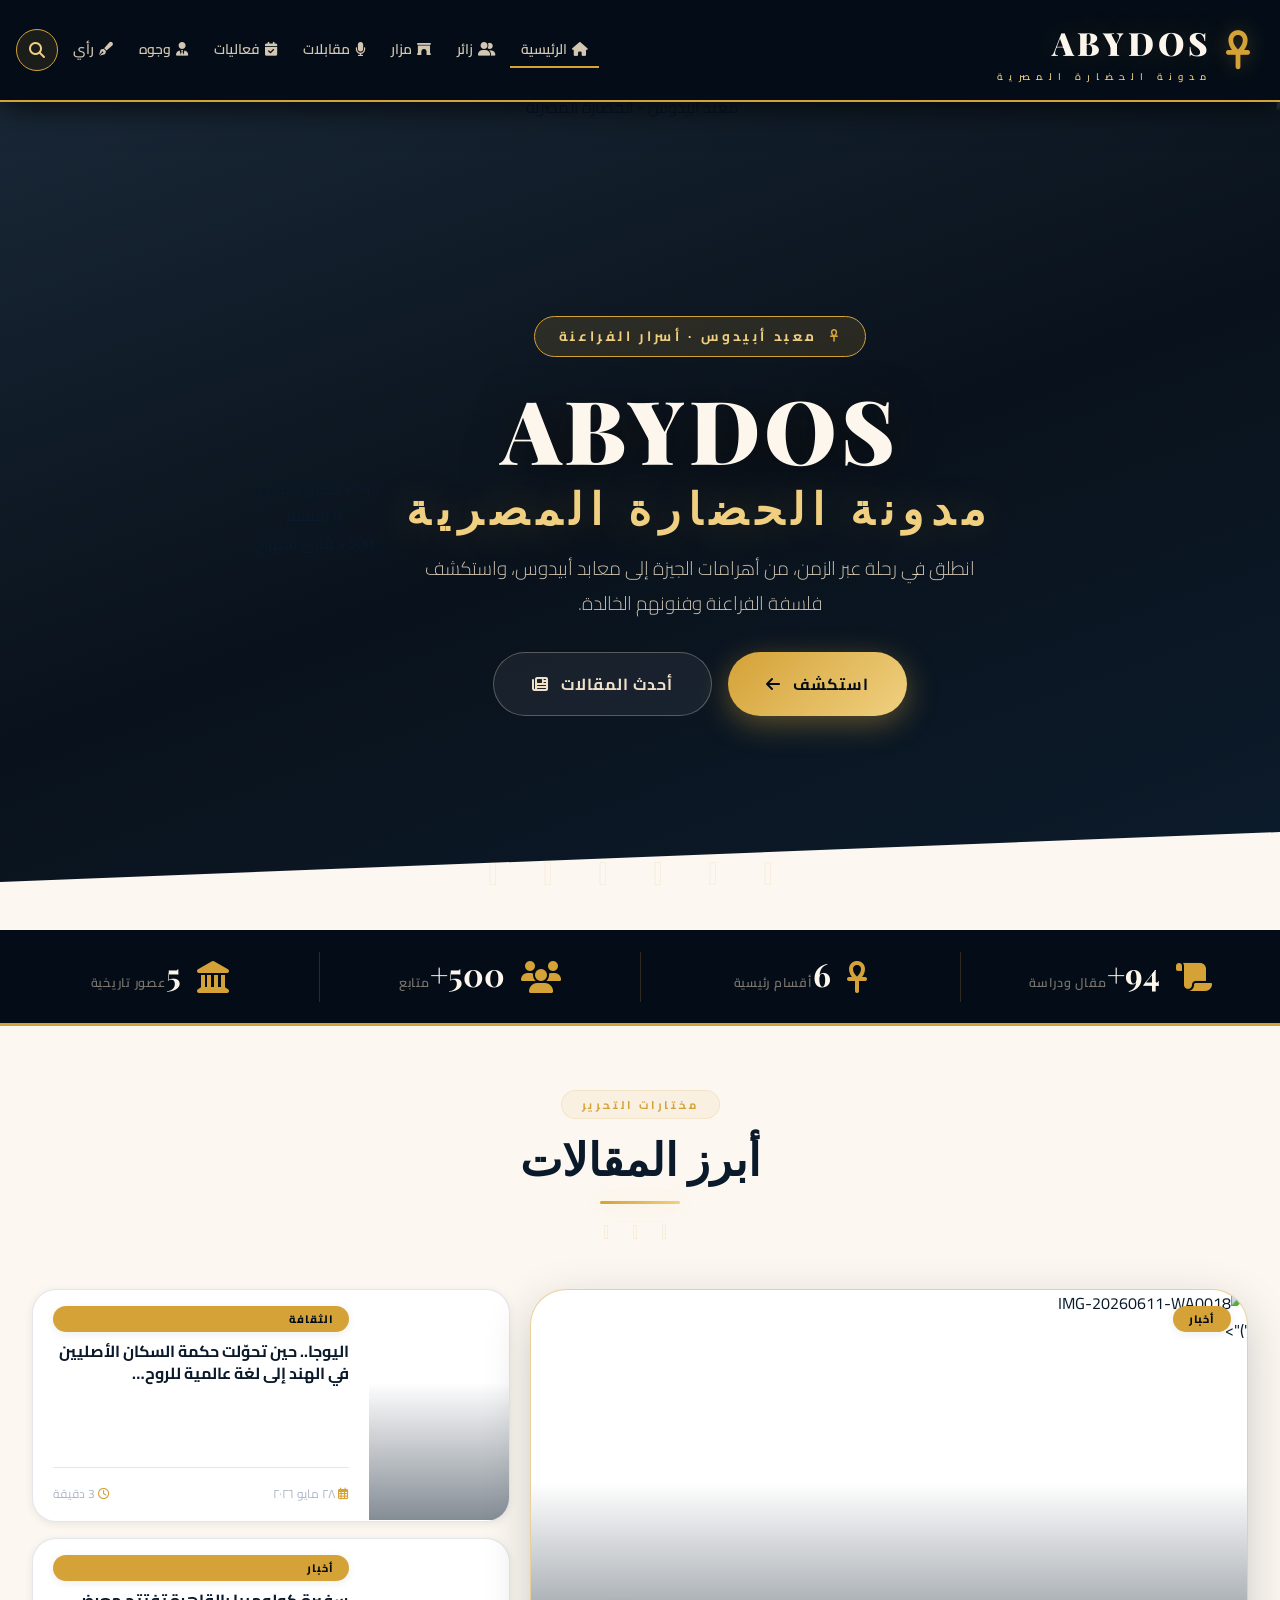
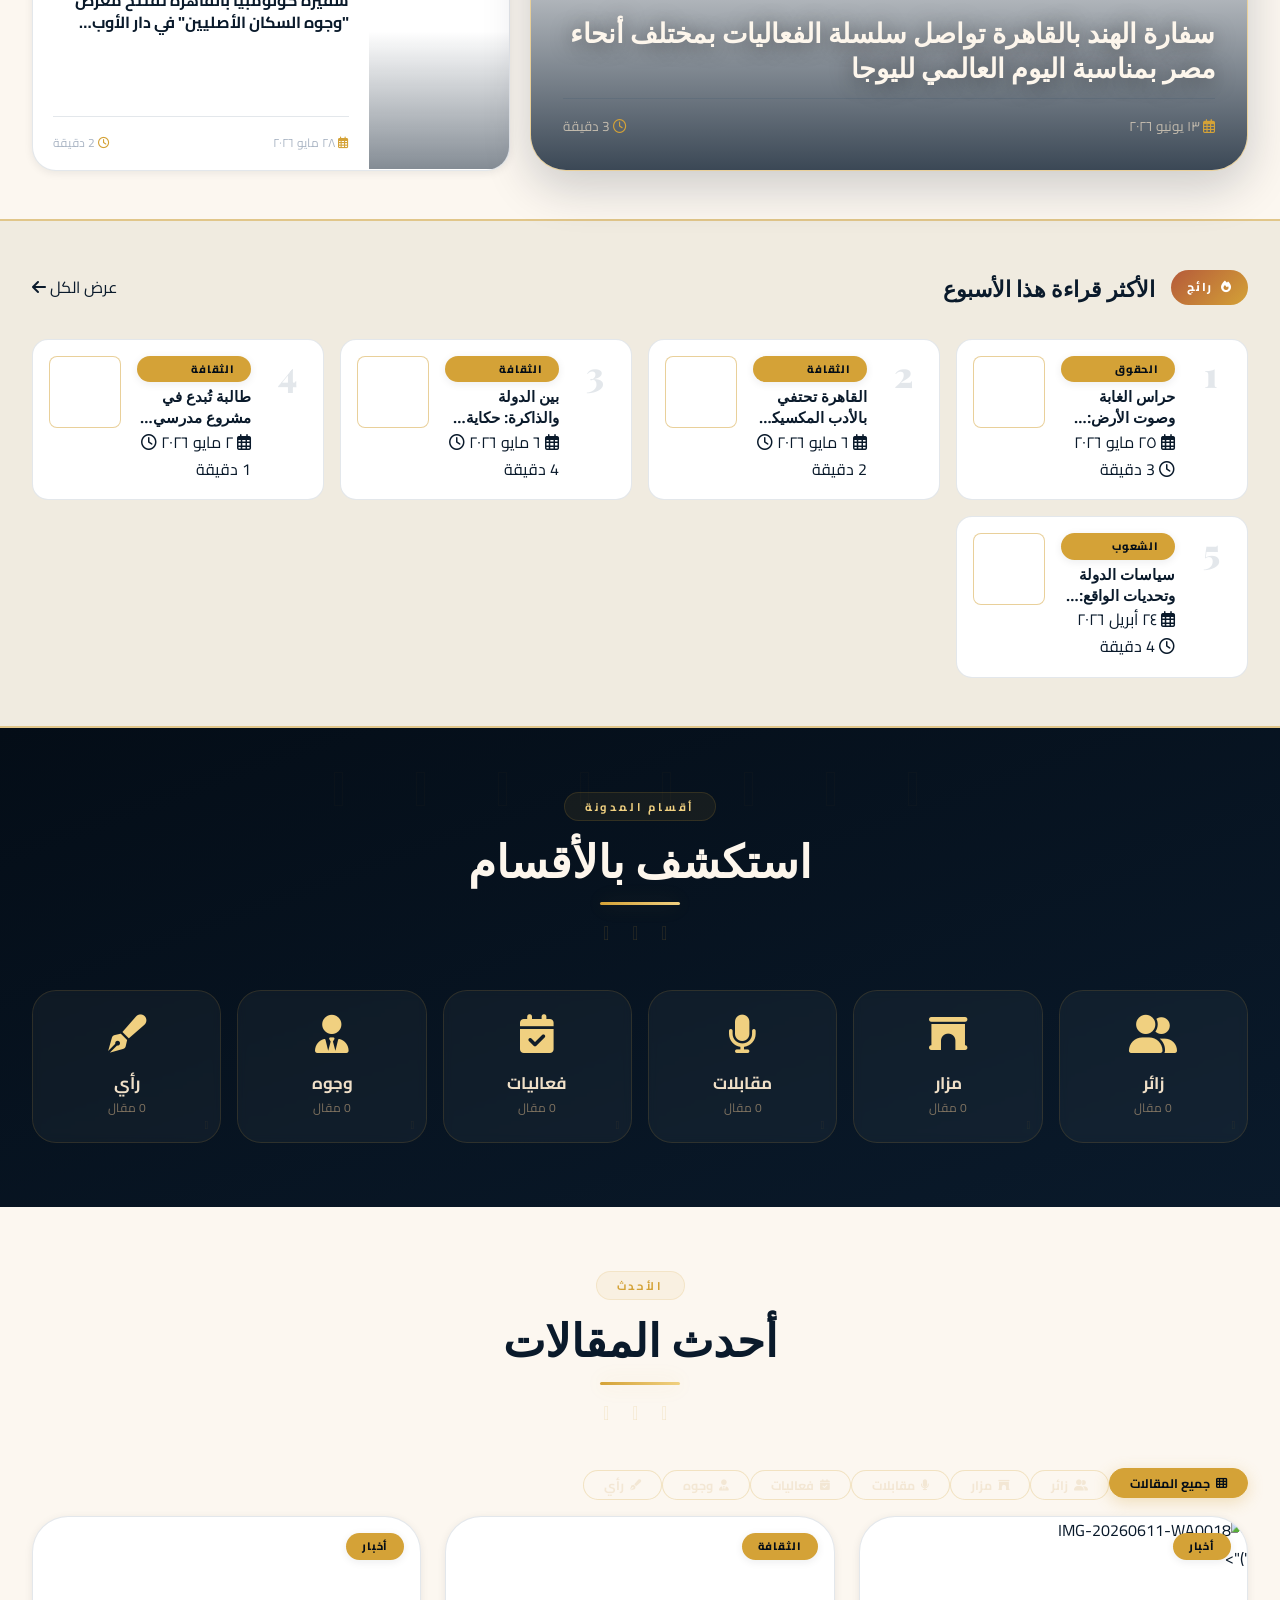
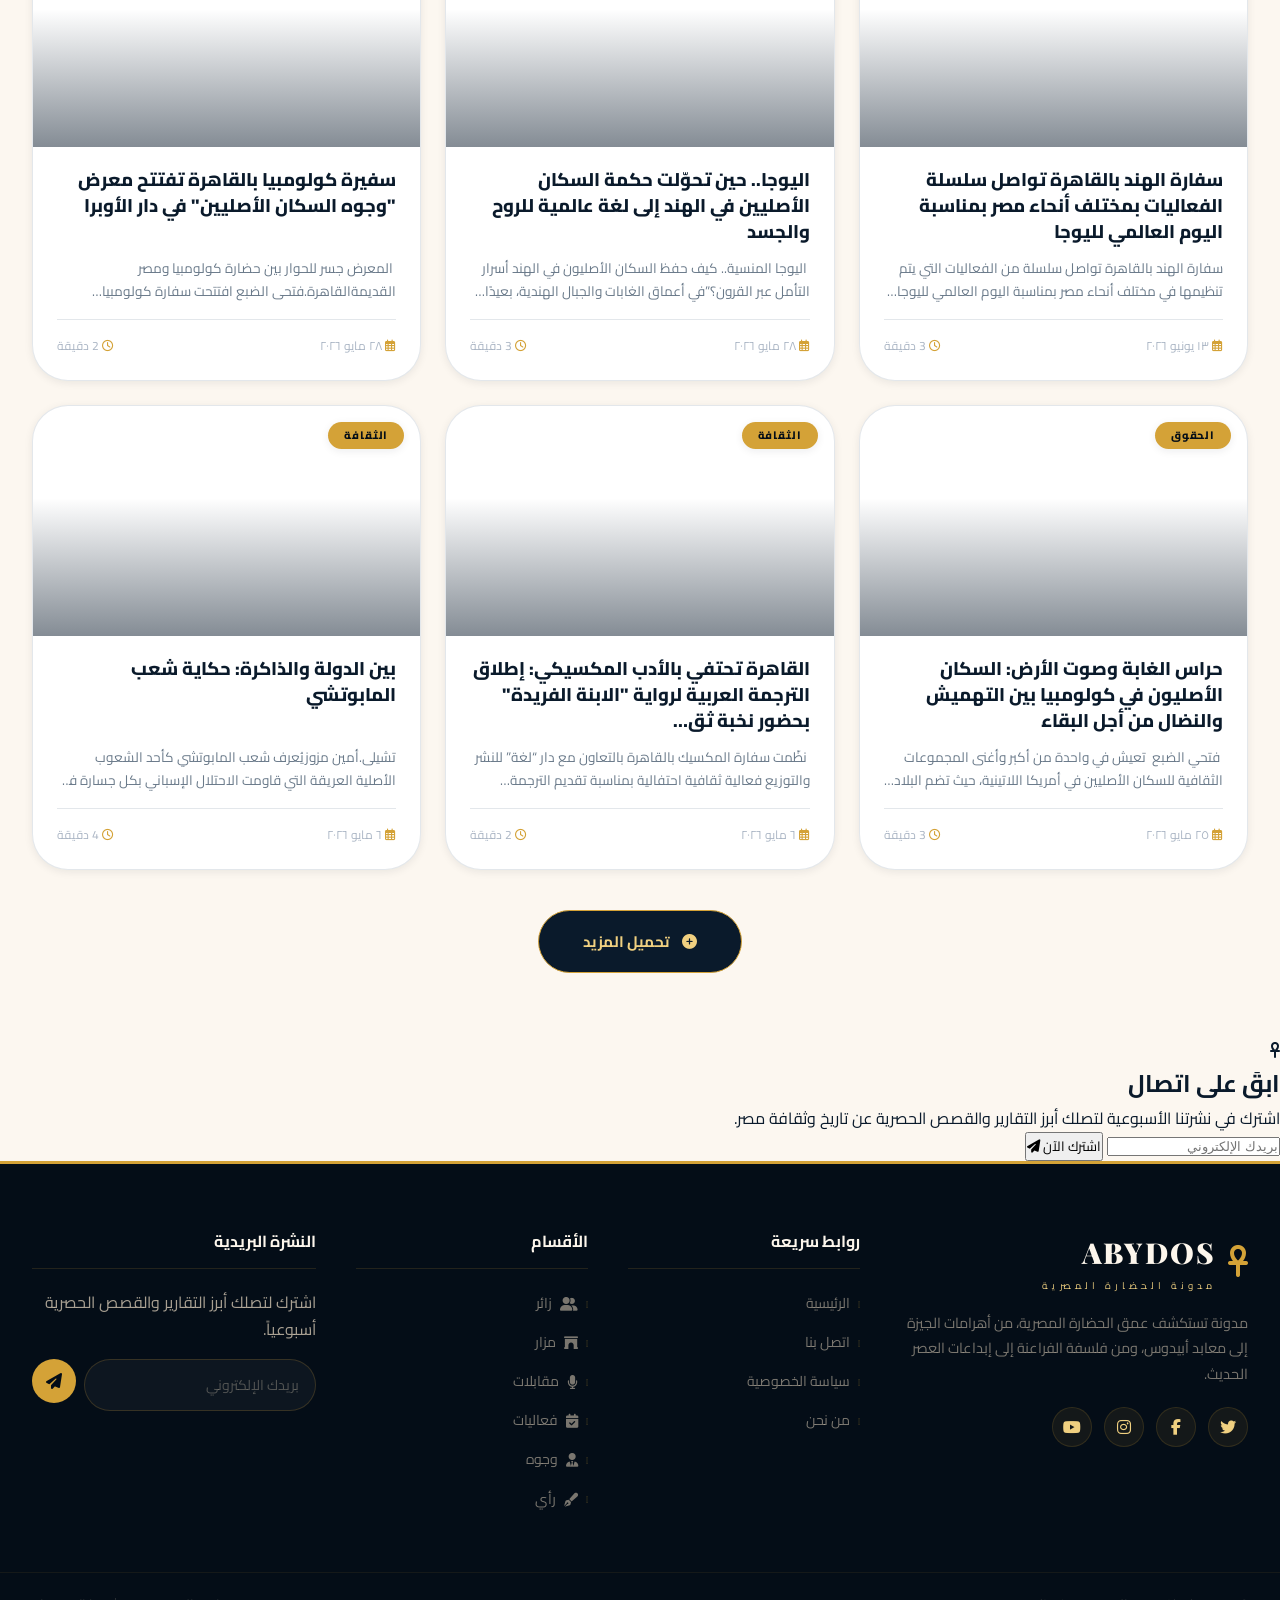
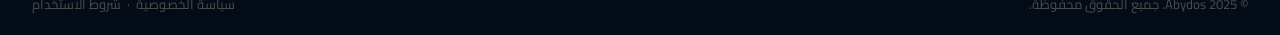
==== commit 6050771d: "Update index.html" ====
--- a/index.html
+++ b/index.html
@@ -17,6 +17,36 @@
   <link rel="stylesheet" href="https://cdnjs.cloudflare.com/ajax/libs/font-awesome/6.4.0/css/all.min.css">
   <link href="https://unpkg.com/aos@2.3.4/dist/aos.css" rel="stylesheet">
   <link rel="stylesheet" href="style.css">
+  <style>
+    /* خلفية الهيرو بالصورة مباشرة */
+    .hero-bg {
+      position: absolute;
+      inset: 0;
+      z-index: 0;
+      overflow: hidden;
+    }
+    .hero-bg img {
+      width: 100%;
+      height: 100%;
+      object-fit: cover;
+      display: block;
+    }
+    .hero-bg::after {
+      content: '';
+      position: absolute;
+      inset: 0;
+      background: linear-gradient(160deg, rgba(10, 26, 43, 0.75) 0%, rgba(4, 13, 23, 0.85) 50%, rgba(10, 26, 43, 0.9) 100%);
+      z-index: 1;
+    }
+    .hero-content {
+      position: relative;
+      z-index: 2;
+    }
+    .hero-stats {
+      position: relative;
+      z-index: 2;
+    }
+  </style>
 </head>
 <body>
 
@@ -67,7 +97,9 @@
 
   <!-- ===== الهيرو ===== -->
   <section class="hero" aria-label="قسم الترحيب">
-    <div class="hero-bg"></div>
+    <div class="hero-bg">
+      <img src="https://images.unsplash.com/photo-1572252009286-ccf8236d0e08?w=1600&q=80" alt="معبد أبيدوس - الحضارة المصرية">
+    </div>
     <div class="hero-content">
       <div class="hero-eyebrow">
         <i class="fas fa-ankh"></i> معبد أبيدوس · أسرار الفراعنة
--- a/style.css
+++ b/style.css
@@ -1,7 +1,7 @@
 /* ================================================================
    ABYDOS — style.css (الهوية الفرعونية الكاملة)
-   الألوان: الأزرق المصري، الذهب، الرمال، الأسود
-   الصور: خلفيات من معبد أبيدوس والكرنك
+   الألوان: الأزرق المصري، الذهب، الرمال
+   الصور: خلفيات من معبد أبيدوس والكرنك (روابط مضمونة)
    ================================================================ */
 
 @import url('https://fonts.googleapis.com/css2?family=Playfair+Display:wght@400;700;900&family=Cairo:wght@300;400;500;600;700;800;900&display=swap');
@@ -66,7 +66,13 @@
   --shadow-xl: 0 24px 64px rgba(10, 26, 43, 0.25);
   --shadow-gold: 0 8px 32px rgba(212, 162, 55, 0.3);
 
-  /* متغيرات الهيدر */
+  /* الانتقالات */
+  --ease-smooth: cubic-bezier(0.25, 0.46, 0.45, 0.94);
+  --ease-spring: cubic-bezier(0.34, 1.56, 0.64, 1);
+  --dur-fast: 180ms;
+  --dur-mid: 320ms;
+  --dur-slow: 550ms;
+
   --navbar-h: 68px;
   --strip-h: 48px;
 }
@@ -89,7 +95,6 @@
   color: var(--clr-text-primary);
   line-height: 1.7;
   overflow-x: hidden;
-  background-image: url("data:image/svg+xml,%3Csvg xmlns='http://www.w3.org/2000/svg' width='300' height='300'%3E%3Cfilter id='n'%3E%3CfeTurbulence type='fractalNoise' baseFrequency='0.9' numOctaves='4' stitchTiles='stitch'/%3E%3C/filter%3E%3Crect width='300' height='300' filter='url(%23n)' opacity='0.04'/%3E%3C/svg%3E");
 }
 
 img { max-width: 100%; display: block; }
@@ -109,7 +114,6 @@
   transform: scaleX(0);
   z-index: 9999;
   transition: transform 100ms linear;
-  box-shadow: 0 0 20px rgba(212, 162, 55, 0.3);
 }
 
 /* ===== زر العودة للأعلى ===== */
@@ -179,7 +183,7 @@
   flex-shrink: 0;
 }
 
-/* شعار أبيدوس مع أيقونة العنخ */
+/* شعار أبيدوس */
 .logo-egypt {
   display: flex;
   align-items: center;
@@ -288,13 +292,13 @@
   overflow: hidden;
 }
 
-/* خلفية الهيرو: معبد أبيدوس الحقيقي */
+/* خلفية الهيرو: صورة معبد أبيدوس من Unsplash (مضمونة) */
 .hero-bg {
   position: absolute;
   inset: 0;
   background:
     linear-gradient(160deg, rgba(10, 26, 43, 0.75) 0%, rgba(4, 13, 23, 0.85) 50%, rgba(10, 26, 43, 0.9) 100%),
-    url('https://upload.wikimedia.org/wikipedia/commons/thumb/6/61/Abydos_Temple_%282%29.jpg/1280px-Abydos_Temple_%282%29.jpg') center/cover no-repeat;
+    url('https://images.unsplash.com/photo-1572252009286-ccf8236d0e08?w=1600&q=80') center/cover no-repeat;
   transform: scale(1.02);
   animation: heroZoom 16s ease-in-out infinite alternate;
 }
@@ -303,7 +307,7 @@
   to   { transform: scale(1.10); }
 }
 
-/* زخرفة هرمية أسفل الهيرو */
+/* زخرفة هيروغليفية */
 .hero::after {
   content: '𓂀 𓋹 𓂀 𓋹 𓂀 𓋹';
   position: absolute;
@@ -317,7 +321,6 @@
   z-index: 2;
   pointer-events: none;
 }
-/* مثلثات سفلية */
 .hero::before {
   content: '';
   position: absolute;
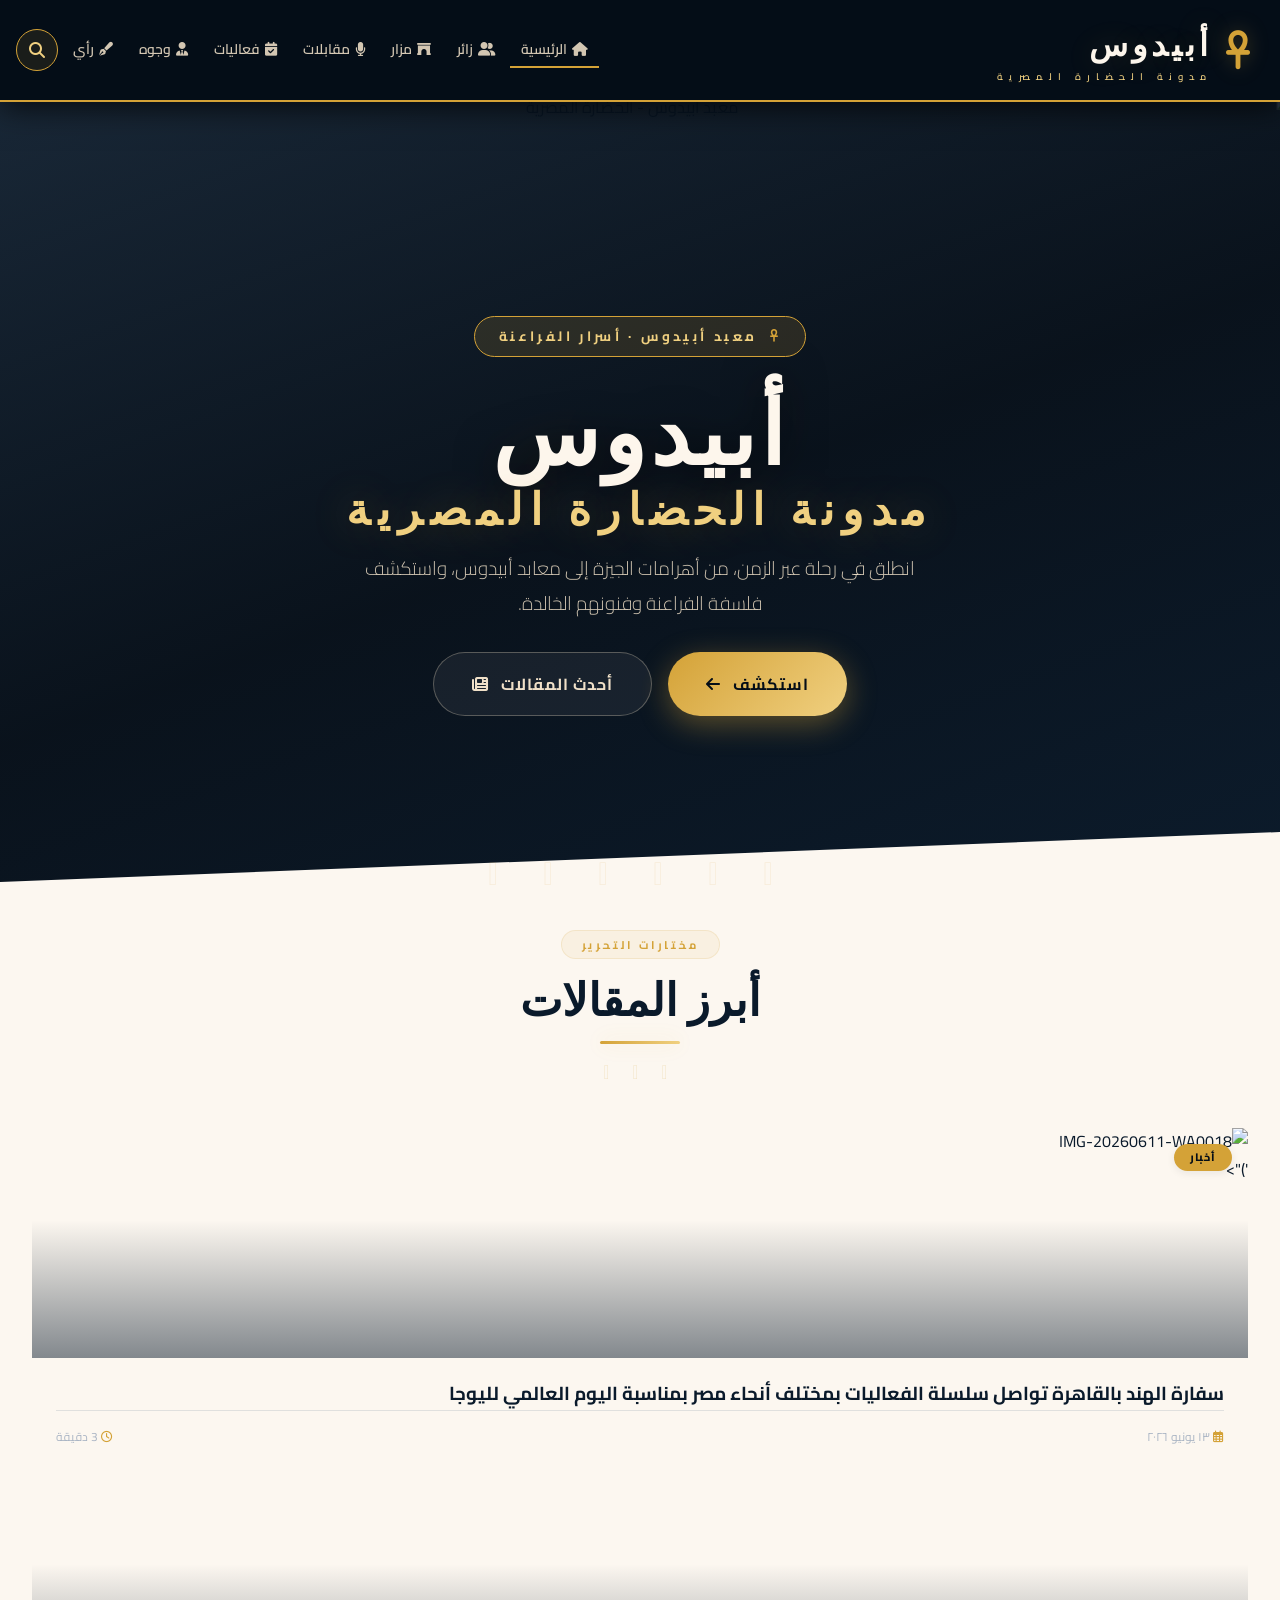
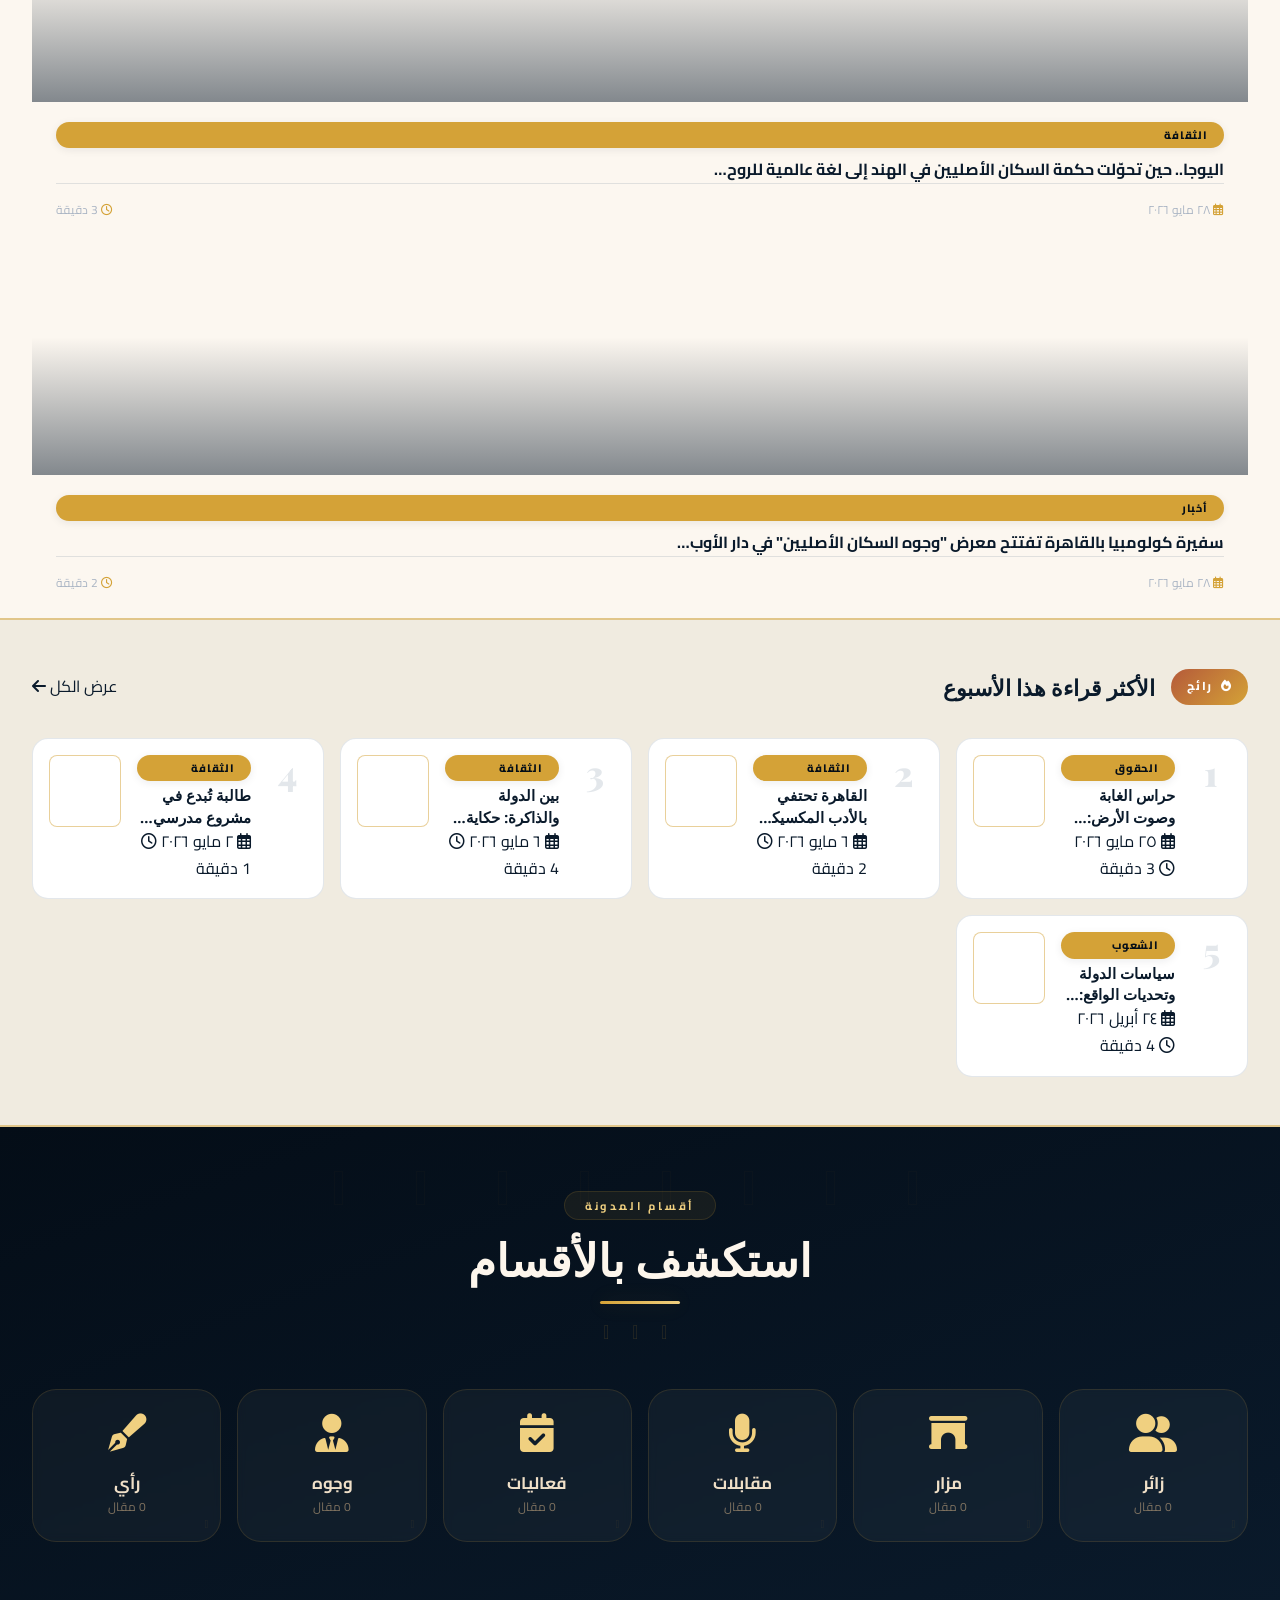
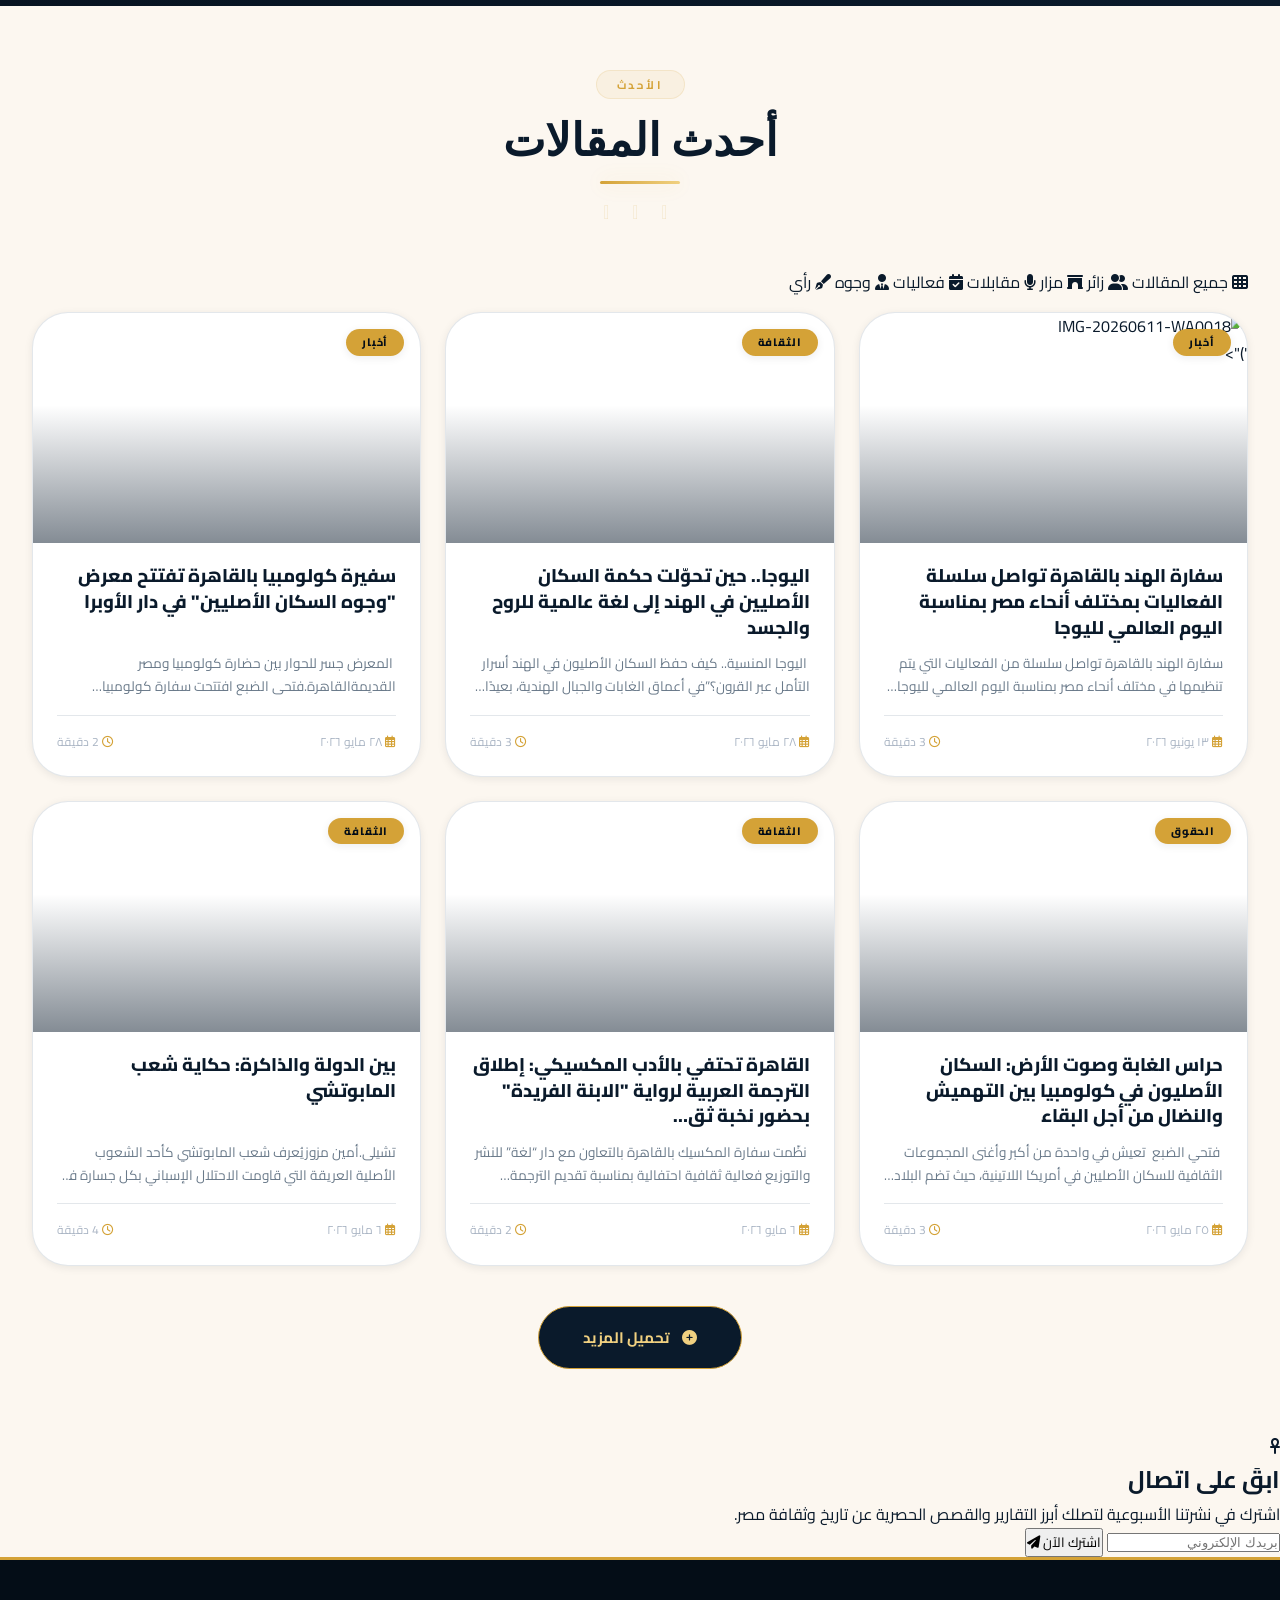
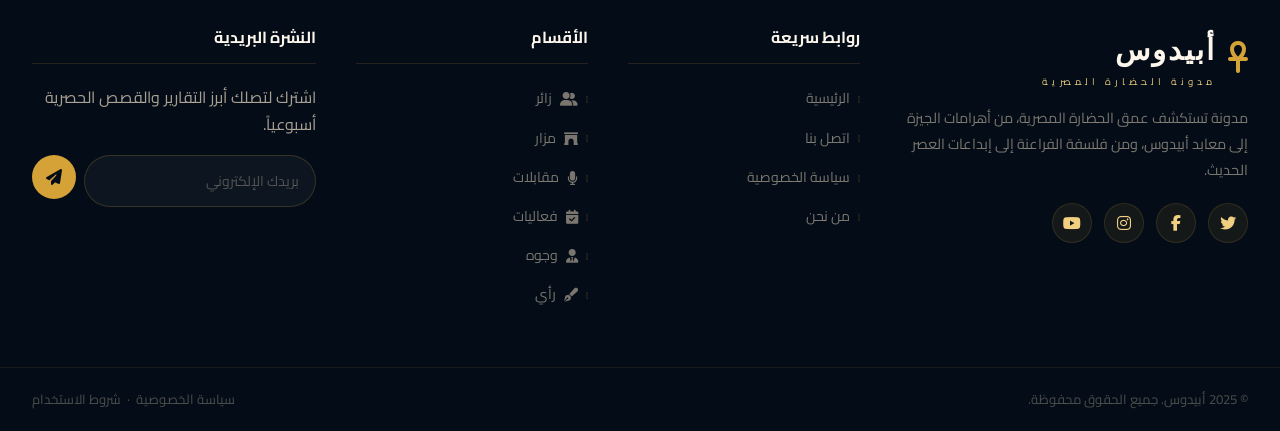
==== commit 239b6217: "Update index.html" ====
--- a/index.html
+++ b/index.html
@@ -3,10 +3,10 @@
 <head>
   <meta charset="UTF-8">
   <meta name="viewport" content="width=device-width, initial-scale=1.0, viewport-fit=cover">
-  <title>Abydos • مدونة الحضارة المصرية</title>
-  <meta name="description" content="مدونة Abydos: رحلة في عمق التاريخ المصري، من معابد أبيدوس إلى فلسفة الفراعنة.">
+  <title>أبيدوس • مدونة الحضارة المصرية</title>
+  <meta name="description" content="مدونة أبيدوس: رحلة في عمق التاريخ المصري، من معابد أبيدوس إلى فلسفة الفراعنة.">
   <meta name="theme-color" content="#0a1a2b">
-  <meta property="og:title" content="Abydos • مدونة الحضارة المصرية">
+  <meta property="og:title" content="أبيدوس • مدونة الحضارة المصرية">
   <meta property="og:description" content="استكشف حضارة مصر الخالدة من خلال مقالات معمقة عن التاريخ والآثار والفنون.">
   <meta property="og:type" content="website">
   <meta property="og:locale" content="ar_AR">
@@ -18,34 +18,18 @@
   <link href="https://unpkg.com/aos@2.3.4/dist/aos.css" rel="stylesheet">
   <link rel="stylesheet" href="style.css">
   <style>
-    /* خلفية الهيرو بالصورة مباشرة */
     .hero-bg {
-      position: absolute;
-      inset: 0;
-      z-index: 0;
-      overflow: hidden;
+      position: absolute; inset: 0; z-index: 0; overflow: hidden;
     }
     .hero-bg img {
-      width: 100%;
-      height: 100%;
-      object-fit: cover;
-      display: block;
+      width: 100%; height: 100%; object-fit: cover; display: block;
     }
     .hero-bg::after {
-      content: '';
-      position: absolute;
-      inset: 0;
-      background: linear-gradient(160deg, rgba(10, 26, 43, 0.75) 0%, rgba(4, 13, 23, 0.85) 50%, rgba(10, 26, 43, 0.9) 100%);
+      content: ''; position: absolute; inset: 0;
+      background: linear-gradient(160deg, rgba(10,26,43,0.75) 0%, rgba(4,13,23,0.85) 50%, rgba(10,26,43,0.9) 100%);
       z-index: 1;
     }
-    .hero-content {
-      position: relative;
-      z-index: 2;
-    }
-    .hero-stats {
-      position: relative;
-      z-index: 2;
-    }
+    .hero-content { position: relative; z-index: 2; }
   </style>
 </head>
 <body>
@@ -53,19 +37,17 @@
   <div id="scroll-progress"></div>
   <button id="back-to-top" aria-label="العودة للأعلى"><i class="fas fa-arrow-up"></i></button>
 
-  <!-- ===== الهيدر ===== -->
   <header class="site-header" role="banner">
     <div class="header-main">
-      <a href="index.html" class="logo logo-img" aria-label="Abydos الرئيسية">
+      <a href="index.html" class="logo logo-img" aria-label="أبيدوس الرئيسية">
         <div class="logo-egypt">
           <i class="fas fa-ankh ankh-icon"></i>
           <div>
-            <span class="logo-text-main">ABYDOS</span>
+            <span class="logo-text-main">أبيدوس</span>
             <span class="logo-text-sub">مدونة الحضارة المصرية</span>
           </div>
         </div>
       </a>
-
       <nav class="main-nav" role="navigation" aria-label="التنقل الرئيسي">
         <div class="nav-inner">
           <a href="index.html" class="nav-link active"><i class="fas fa-home"></i> الرئيسية</a>
@@ -78,12 +60,10 @@
           <button class="nav-search-btn" id="searchIconNav" aria-label="بحث"><i class="fas fa-search"></i></button>
         </div>
       </nav>
-
       <button class="mobile-menu-btn" aria-label="فتح القائمة"><i class="fas fa-bars"></i></button>
     </div>
   </header>
 
-  <!-- القائمة الجانبية للموبايل -->
   <div class="mobile-nav-overlay" role="dialog">
     <button class="mobile-nav-close" aria-label="إغلاق القائمة"><i class="fas fa-times"></i></button>
     <a href="index.html"><i class="fas fa-home"></i> الرئيسية</a>
@@ -95,74 +75,28 @@
     <a href="category.html?cat=%D8%B1%D8%A3%D9%8A"><i class="fas fa-pen-fancy"></i> رأي</a>
   </div>
 
-  <!-- ===== الهيرو ===== -->
   <section class="hero" aria-label="قسم الترحيب">
     <div class="hero-bg">
       <img src="https://images.unsplash.com/photo-1572252009286-ccf8236d0e08?w=1600&q=80" alt="معبد أبيدوس - الحضارة المصرية">
     </div>
     <div class="hero-content">
-      <div class="hero-eyebrow">
-        <i class="fas fa-ankh"></i> معبد أبيدوس · أسرار الفراعنة
-      </div>
+      <div class="hero-eyebrow"><i class="fas fa-ankh"></i> معبد أبيدوس · أسرار الفراعنة</div>
       <h1 class="hero-title">
-        ABYDOS<br>
+        أبيدوس<br>
         <em>مدونة الحضارة المصرية</em>
       </h1>
       <p class="hero-subtitle">
         انطلق في رحلة عبر الزمن، من أهرامات الجيزة إلى معابد أبيدوس، واستكشف فلسفة الفراعنة وفنونهم الخالدة.
       </p>
       <div class="hero-buttons">
-        <button class="hero-btn primary" id="exploreBtn">
-          استكشف <i class="fas fa-arrow-left"></i>
-        </button>
-        <button class="hero-btn secondary" id="latestBtn">
-          أحدث المقالات <i class="fas fa-newspaper"></i>
-        </button>
-      </div>
-    </div>
-
-    <div class="hero-stats">
-      <div class="hero-stat">
-        <span class="num" id="heroPostCount">—</span>
-        <span class="lbl">مقال منشور</span>
-      </div>
-      <div class="hero-stat">
-        <span class="num" id="heroCatCount">—</span>
-        <span class="lbl">أقسام</span>
-      </div>
-      <div class="hero-stat">
-        <span class="num">500+</span>
-        <span class="lbl">قارئ شهري</span>
-      </div>
-    </div>
-  </section>
-
-  <!-- ===== شريط الإحصائيات ===== -->
-  <section class="stats-ribbon" aria-label="إحصائيات المدونة">
-    <div class="stats-ribbon-inner" id="statsRibbon">
-      <div class="stat-item">
-        <i class="fas fa-scroll"></i>
-        <div><strong id="statPosts">—</strong><span>مقال ودراسة</span></div>
-      </div>
-      <div class="stat-divider"></div>
-      <div class="stat-item">
-        <i class="fas fa-ankh"></i>
-        <div><strong>6</strong><span>أقسام رئيسية</span></div>
-      </div>
-      <div class="stat-divider"></div>
-      <div class="stat-item">
-        <i class="fas fa-users"></i>
-        <div><strong>500+</strong><span>متابع</span></div>
-      </div>
-      <div class="stat-divider"></div>
-      <div class="stat-item">
-        <i class="fas fa-landmark"></i>
-        <div><strong>5</strong><span>عصور تاريخية</span></div>
-      </div>
-    </div>
-  </section>
-
-  <!-- ===== أبرز المقالات ===== -->
+        <button class="hero-btn primary" id="exploreBtn">استكشف <i class="fas fa-arrow-left"></i></button>
+        <button class="hero-btn secondary" id="latestBtn">أحدث المقالات <i class="fas fa-newspaper"></i></button>
+      </div>
+    </div>
+  </section>
+
+  <!-- تم حذف قسم الإحصائيات (stats-ribbon) -->
+
   <section class="featured-posts" aria-label="أبرز المقالات">
     <div class="container">
       <div class="section-header" data-aos="fade-up">
@@ -174,7 +108,6 @@
     </div>
   </section>
 
-  <!-- ===== الرائج ===== -->
   <section class="trending-section" aria-label="الأكثر قراءة">
     <div class="container">
       <div class="trending-header" data-aos="fade-up">
@@ -186,7 +119,6 @@
     </div>
   </section>
 
-  <!-- ===== الأقسام ===== -->
   <section class="categories-showcase" aria-label="استكشف بالأقسام">
     <div class="container">
       <div class="section-header" data-aos="fade-up">
@@ -198,7 +130,6 @@
     </div>
   </section>
 
-  <!-- ===== أحدث المقالات ===== -->
   <main id="mainPosts" aria-label="أحدث المقالات">
     <div class="container">
       <div class="section-header" data-aos="fade-up">
@@ -206,20 +137,14 @@
         <h2>أحدث المقالات</h2>
         <div class="section-line"></div>
       </div>
-
       <div class="filter-bar" id="quickCategories" data-aos="fade-up"></div>
-
       <div class="posts-grid" id="postsGrid"></div>
-
       <div class="load-more-wrap" data-aos="fade-up">
-        <button class="load-more-btn" id="loadMoreBtn">
-          <i class="fas fa-plus-circle"></i> تحميل المزيد
-        </button>
+        <button class="load-more-btn" id="loadMoreBtn"><i class="fas fa-plus-circle"></i> تحميل المزيد</button>
       </div>
     </div>
   </main>
 
-  <!-- ===== النشرة البريدية ===== -->
   <section class="newsletter-banner" aria-label="النشرة البريدية">
     <div class="nl-bg"></div>
     <div class="nl-content" data-aos="fade-up">
@@ -233,14 +158,13 @@
     </div>
   </section>
 
-  <!-- ===== الفوتر ===== -->
   <footer class="footer" role="contentinfo">
     <div class="footer-container">
       <div class="footer-about">
         <a href="index.html" class="logo" style="text-decoration:none;display:flex;align-items:center;gap:12px;margin-bottom:1rem;">
           <i class="fas fa-ankh" style="font-size:2rem;color:var(--clr-gold);"></i>
           <div>
-            <span style="font-family:var(--font-display);font-size:1.8rem;font-weight:900;color:#fdf6ec;letter-spacing:2px;">ABYDOS</span>
+            <span style="font-family:var(--font-display);font-size:1.8rem;font-weight:900;color:#fdf6ec;letter-spacing:2px;">أبيدوس</span>
             <span style="display:block;font-size:0.6rem;color:var(--clr-gold-light);letter-spacing:4px;text-transform:uppercase;">مدونة الحضارة المصرية</span>
           </div>
         </a>
@@ -252,7 +176,6 @@
           <a href="#" aria-label="YouTube"><i class="fab fa-youtube"></i></a>
         </div>
       </div>
-
       <div class="footer-col">
         <h4>روابط سريعة</h4>
         <ul>
@@ -262,12 +185,10 @@
           <li><a href="#">من نحن</a></li>
         </ul>
       </div>
-
       <div class="footer-col" id="footerCategories">
         <h4>الأقسام</h4>
         <ul></ul>
       </div>
-
       <div class="footer-col footer-newsletter">
         <h4>النشرة البريدية</h4>
         <p>اشترك لتصلك أبرز التقارير والقصص الحصرية أسبوعياً.</p>
@@ -277,16 +198,12 @@
         </form>
       </div>
     </div>
-
     <div class="footer-bottom">
-      <p>&copy; 2025 Abydos. جميع الحقوق محفوظة.</p>
-      <div>
-        <a href="#">سياسة الخصوصية</a> &nbsp;·&nbsp; <a href="#">شروط الاستخدام</a>
-      </div>
+      <p>&copy; 2025 أبيدوس. جميع الحقوق محفوظة.</p>
+      <div><a href="#">سياسة الخصوصية</a> &nbsp;·&nbsp; <a href="#">شروط الاستخدام</a></div>
     </div>
   </footer>
 
-  <!-- ===== البحث ===== -->
   <div class="search-overlay" id="searchOverlay" role="dialog" aria-label="البحث" aria-modal="true">
     <div class="search-modal">
       <div class="search-input-wrap">
--- a/style.css
+++ b/style.css
@@ -1,13 +1,10 @@
 /* ================================================================
    ABYDOS — style.css (الهوية الفرعونية الكاملة)
-   الألوان: الأزرق المصري، الذهب، الرمال
-   الصور: خلفيات من معبد أبيدوس والكرنك (روابط مضمونة)
    ================================================================ */
 
 @import url('https://fonts.googleapis.com/css2?family=Playfair+Display:wght@400;700;900&family=Cairo:wght@300;400;500;600;700;800;900&display=swap');
 
 :root {
-  /* الألوان الأساسية - مستوحاة من الحضارة المصرية */
   --clr-gold: #d4a237;
   --clr-gold-light: #f0d080;
   --clr-gold-dark: #a87d1a;
@@ -25,1471 +22,632 @@
   --clr-terracotta: #b55a3a;
   --clr-papyrus: #fcf7f0;
 
-  /* النصوص */
   --clr-text-primary: #0a1a2b;
   --clr-text-secondary: #1a3a5a;
   --clr-text-muted: #6a7a8a;
   --clr-text-faint: #aab5c4;
 
-  /* الحدود */
   --clr-border: rgba(26, 58, 90, 0.12);
   --clr-border-gold: rgba(212, 162, 55, 0.5);
 
-  /* الخطوط */
   --font-display: 'Playfair Display', 'Georgia', serif;
   --font-body: 'Cairo', sans-serif;
 
-  /* المسافات */
-  --sp-1: 0.25rem;
-  --sp-2: 0.5rem;
-  --sp-3: 0.75rem;
-  --sp-4: 1rem;
-  --sp-5: 1.25rem;
-  --sp-6: 1.5rem;
-  --sp-8: 2rem;
-  --sp-10: 2.5rem;
-  --sp-12: 3rem;
-  --sp-16: 4rem;
-  --sp-20: 5rem;
-
-  /* الحواف */
-  --radius-sm: 8px;
-  --radius-md: 16px;
-  --radius-lg: 24px;
-  --radius-xl: 36px;
-  --radius-pill: 999px;
-
-  /* الظلال */
-  --shadow-sm: 0 2px 8px rgba(10, 26, 43, 0.08);
-  --shadow-md: 0 8px 24px rgba(10, 26, 43, 0.15);
-  --shadow-lg: 0 16px 48px rgba(10, 26, 43, 0.2);
-  --shadow-xl: 0 24px 64px rgba(10, 26, 43, 0.25);
-  --shadow-gold: 0 8px 32px rgba(212, 162, 55, 0.3);
-
-  /* الانتقالات */
-  --ease-smooth: cubic-bezier(0.25, 0.46, 0.45, 0.94);
-  --ease-spring: cubic-bezier(0.34, 1.56, 0.64, 1);
-  --dur-fast: 180ms;
-  --dur-mid: 320ms;
-  --dur-slow: 550ms;
-
-  --navbar-h: 68px;
-  --strip-h: 48px;
-}
-
-/* ===== إعادة الضبط ===== */
-*, *::before, *::after {
-  margin: 0;
-  padding: 0;
-  box-sizing: border-box;
-}
-
-html {
-  scroll-behavior: smooth;
-  font-size: 16px;
-}
-
+  --sp-1: 0.25rem; --sp-2: 0.5rem; --sp-3: 0.75rem; --sp-4: 1rem;
+  --sp-5: 1.25rem; --sp-6: 1.5rem; --sp-8: 2rem; --sp-10: 2.5rem;
+  --sp-12: 3rem; --sp-16: 4rem; --sp-20: 5rem;
+
+  --radius-sm: 8px; --radius-md: 16px; --radius-lg: 24px; --radius-xl: 36px; --radius-pill: 999px;
+  --shadow-sm: 0 2px 8px rgba(10,26,43,0.08);
+  --shadow-md: 0 8px 24px rgba(10,26,43,0.15);
+  --shadow-lg: 0 16px 48px rgba(10,26,43,0.2);
+  --shadow-xl: 0 24px 64px rgba(10,26,43,0.25);
+  --shadow-gold: 0 8px 32px rgba(212,162,55,0.3);
+
+  --ease-smooth: cubic-bezier(0.25,0.46,0.45,0.94);
+  --ease-spring: cubic-bezier(0.34,1.56,0.64,1);
+  --dur-fast: 180ms; --dur-mid: 320ms; --dur-slow: 550ms;
+}
+
+*, *::before, *::after { margin:0; padding:0; box-sizing:border-box; }
+html { scroll-behavior:smooth; font-size:16px; }
 body {
   font-family: var(--font-body);
   background-color: var(--clr-papyrus);
   color: var(--clr-text-primary);
-  line-height: 1.7;
-  overflow-x: hidden;
-}
-
-img { max-width: 100%; display: block; }
-a { text-decoration: none; color: inherit; }
-button { font-family: var(--font-body); cursor: pointer; }
-ul, ol { list-style: none; }
-
-/* ===== شريط التمرير ===== */
+  line-height:1.7;
+  overflow-x:hidden;
+}
+img { max-width:100%; display:block; }
+a { text-decoration:none; color:inherit; }
+button { font-family:var(--font-body); cursor:pointer; }
+ul, ol { list-style:none; }
+
 #scroll-progress {
-  position: fixed;
-  top: 0;
-  right: 0;
-  left: 0;
-  height: 4px;
-  background: linear-gradient(90deg, var(--clr-gold-dark), var(--clr-gold), var(--clr-gold-light));
-  transform-origin: right;
-  transform: scaleX(0);
-  z-index: 9999;
-  transition: transform 100ms linear;
-}
-
-/* ===== زر العودة للأعلى ===== */
+  position:fixed; top:0; right:0; left:0; height:4px;
+  background:linear-gradient(90deg, var(--clr-gold-dark), var(--clr-gold), var(--clr-gold-light));
+  transform-origin:right; transform:scaleX(0); z-index:9999;
+  transition:transform 100ms linear;
+}
 #back-to-top {
-  position: fixed;
-  bottom: var(--sp-8);
-  left: var(--sp-8);
-  width: 50px;
-  height: 50px;
-  background: var(--clr-navy);
-  color: var(--clr-gold);
-  border: 2px solid var(--clr-gold);
-  border-radius: 50%;
-  display: flex;
-  align-items: center;
-  justify-content: center;
-  font-size: 1.2rem;
-  cursor: pointer;
-  z-index: 500;
-  opacity: 0;
-  transform: translateY(20px);
-  transition: all var(--dur-mid) var(--ease-smooth);
-  box-shadow: var(--shadow-gold);
-}
-#back-to-top.visible { opacity: 1; transform: translateY(0); }
-#back-to-top:hover {
-  background: var(--clr-gold);
-  color: var(--clr-navy-dark);
-  transform: translateY(-3px) scale(1.05);
-}
-
-/* ===== الهيدر ===== */
+  position:fixed; bottom:var(--sp-8); left:var(--sp-8);
+  width:50px; height:50px;
+  background:var(--clr-navy); color:var(--clr-gold);
+  border:2px solid var(--clr-gold); border-radius:50%;
+  display:flex; align-items:center; justify-content:center;
+  font-size:1.2rem; cursor:pointer; z-index:500;
+  opacity:0; transform:translateY(20px);
+  transition:all var(--dur-mid) var(--ease-smooth);
+  box-shadow:var(--shadow-gold);
+}
+#back-to-top.visible { opacity:1; transform:translateY(0); }
+#back-to-top:hover { background:var(--clr-gold); color:var(--clr-navy-dark); transform:translateY(-3px) scale(1.05); }
+
 .site-header {
-  position: sticky;
-  top: 0;
-  z-index: 1000;
-  background: var(--clr-navy-dark);
-  border-bottom: 2px solid var(--clr-gold);
-  box-shadow: 0 4px 30px rgba(0,0,0,0.8);
-}
-
+  position:sticky; top:0; z-index:1000;
+  background:var(--clr-navy-dark); border-bottom:2px solid var(--clr-gold);
+  box-shadow:0 4px 30px rgba(0,0,0,0.8);
+}
 .header-main {
-  display: flex;
-  align-items: stretch;
-  height: 100px;
-  background: var(--clr-navy-dark);
-}
-
+  display:flex; align-items:stretch; height:100px;
+  background:var(--clr-navy-dark);
+}
 .header-main .logo.logo-img {
-  display: flex;
-  align-items: center;
-  flex-shrink: 0;
-  padding: 8px 20px;
-  background: var(--clr-navy-dark);
-}
-
-.main-nav {
-  flex: 1;
-  display: flex;
-  align-items: center;
-  background: var(--clr-navy-dark);
-}
-
-.navbar {
-  height: var(--navbar-h);
-  background: transparent;
-  flex-shrink: 0;
-}
-
-/* شعار أبيدوس */
+  display:flex; align-items:center; flex-shrink:0; padding:8px 20px;
+  background:var(--clr-navy-dark);
+}
 .logo-egypt {
-  display: flex;
-  align-items: center;
-  gap: 14px;
-  background: transparent;
-  padding: 0 10px;
+  display:flex; align-items:center; gap:14px; background:transparent; padding:0 10px;
 }
 .logo-egypt .ankh-icon {
-  font-size: 2.4rem;
-  color: var(--clr-gold);
-  filter: drop-shadow(0 0 10px rgba(212, 162, 55, 0.3));
+  font-size:2.4rem; color:var(--clr-gold);
+  filter:drop-shadow(0 0 10px rgba(212,162,55,0.3));
 }
 .logo-egypt .logo-text-main {
-  font-family: var(--font-display);
-  font-size: 2rem;
-  font-weight: 900;
-  color: #fdf6ec;
-  letter-spacing: 4px;
-  text-shadow: 0 0 30px rgba(212, 162, 55, 0.2);
+  font-family:var(--font-display); font-size:2rem; font-weight:900;
+  color:#fdf6ec; letter-spacing:4px;
+  text-shadow:0 0 30px rgba(212,162,55,0.2);
 }
 .logo-egypt .logo-text-sub {
-  font-size: 0.6rem;
-  color: var(--clr-gold-light);
-  letter-spacing: 6px;
-  text-transform: uppercase;
-  font-weight: 600;
-  display: block;
-  margin-top: -2px;
-}
-
-.nav-links {
-  display: flex;
-  gap: var(--sp-6);
-  align-items: center;
-}
-.nav-links a {
-  color: rgba(240, 224, 200, 0.8);
-  font-weight: 600;
-  font-size: 0.9rem;
-  transition: color var(--dur-fast);
-  position: relative;
-  padding: var(--sp-2) var(--sp-2);
-  white-space: nowrap;
-  display: inline-flex;
-  align-items: center;
-  gap: 6px;
-}
-.nav-links a i { font-size: 0.8rem; opacity: 0.7; }
-.nav-links a::after {
-  content: '';
-  position: absolute;
-  bottom: -2px;
-  right: 0;
-  left: 0;
-  height: 2px;
-  background: var(--clr-gold);
-  transform: scaleX(0);
-  transition: transform var(--dur-mid) var(--ease-smooth);
-}
-.nav-links a:hover { color: var(--clr-gold-light); }
-.nav-links a:hover::after { transform: scaleX(1); }
-.nav-links a.active { color: var(--clr-gold-light); }
-.nav-links a.active::after { transform: scaleX(1); }
-
+  font-size:0.6rem; color:var(--clr-gold-light);
+  letter-spacing:6px; text-transform:uppercase; font-weight:600;
+  display:block; margin-top:-2px;
+}
+.main-nav { flex:1; display:flex; align-items:center; background:var(--clr-navy-dark); }
+.nav-inner {
+  display:flex; align-items:center; gap:4px; padding:0 24px 0 16px;
+  height:100%; width:100%; justify-content:flex-end;
+}
+.nav-inner .nav-link {
+  color:rgba(240,224,200,0.88); font-weight:600; font-size:0.87rem;
+  padding:8px 11px; white-space:nowrap; display:inline-flex;
+  align-items:center; gap:5px; border-radius:8px;
+  transition:color var(--dur-fast), background var(--dur-fast);
+  position:relative;
+}
+.nav-inner .nav-link::after {
+  content:''; position:absolute; bottom:2px; right:0; left:0;
+  height:2px; background:var(--clr-gold);
+  transform:scaleX(0); transition:transform var(--dur-mid) var(--ease-smooth);
+}
+.nav-inner .nav-link:hover { color:var(--clr-gold-light); background:rgba(212,162,55,0.08); }
+.nav-inner .nav-link:hover::after,
+.nav-inner .nav-link.active::after { transform:scaleX(1); }
 .nav-search-btn {
-  width: 42px;
-  height: 42px;
-  border-radius: var(--radius-pill);
-  border: 1px solid var(--clr-gold);
-  background: rgba(212, 162, 55, 0.1);
-  color: var(--clr-gold-light);
-  display: flex;
-  align-items: center;
-  justify-content: center;
-  font-size: 1rem;
-  transition: all var(--dur-fast);
-  cursor: pointer;
-}
-.nav-search-btn:hover {
-  background: var(--clr-gold);
-  color: var(--clr-navy-dark);
-}
-
+  width:42px; height:42px; border-radius:var(--radius-pill);
+  border:1px solid var(--clr-gold); background:rgba(212,162,55,0.1);
+  color:var(--clr-gold-light); display:flex; align-items:center;
+  justify-content:center; font-size:1rem;
+  transition:all var(--dur-fast); cursor:pointer;
+}
+.nav-search-btn:hover { background:var(--clr-gold); color:var(--clr-navy-dark); }
 .mobile-menu-btn {
-  display: none;
-  background: none;
-  border: none;
-  color: var(--clr-gold-light);
-  font-size: 2.2rem;
-  cursor: pointer;
-  padding: var(--sp-2);
-  margin-right: auto;
-  margin-top: 15px;
-}
-
-/* ===== الهيرو ===== */
+  display:none; background:none; border:none; color:var(--clr-gold-light);
+  font-size:2.2rem; cursor:pointer; padding:var(--sp-2); margin-right:auto; margin-top:15px;
+}
+
 .hero {
-  position: relative;
-  height: 92vh;
-  min-height: 650px;
-  max-height: 950px;
-  display: flex;
-  align-items: center;
-  justify-content: center;
-  text-align: center;
-  overflow: hidden;
-}
-
-/* خلفية الهيرو: صورة معبد أبيدوس من Unsplash (مضمونة) */
+  position:relative; height:92vh; min-height:650px; max-height:950px;
+  display:flex; align-items:center; justify-content:center; text-align:center;
+  overflow:hidden;
+}
 .hero-bg {
-  position: absolute;
-  inset: 0;
+  position:absolute; inset:0;
   background:
-    linear-gradient(160deg, rgba(10, 26, 43, 0.75) 0%, rgba(4, 13, 23, 0.85) 50%, rgba(10, 26, 43, 0.9) 100%),
+    linear-gradient(160deg, rgba(10,26,43,0.75) 0%, rgba(4,13,23,0.85) 50%, rgba(10,26,43,0.9) 100%),
     url('https://images.unsplash.com/photo-1572252009286-ccf8236d0e08?w=1600&q=80') center/cover no-repeat;
-  transform: scale(1.02);
-  animation: heroZoom 16s ease-in-out infinite alternate;
-}
-@keyframes heroZoom {
-  from { transform: scale(1.02); }
-  to   { transform: scale(1.10); }
-}
-
-/* زخرفة هيروغليفية */
+  transform:scale(1.02);
+  animation:heroZoom 16s ease-in-out infinite alternate;
+}
+@keyframes heroZoom { from{transform:scale(1.02);} to{transform:scale(1.10);} }
 .hero::after {
-  content: '𓂀 𓋹 𓂀 𓋹 𓂀 𓋹';
-  position: absolute;
-  bottom: 30px;
-  left: 0;
-  right: 0;
-  text-align: center;
-  font-size: 2rem;
-  color: rgba(212, 162, 55, 0.15);
-  letter-spacing: 20px;
-  z-index: 2;
-  pointer-events: none;
+  content:'𓂀 𓋹 𓂀 𓋹 𓂀 𓋹';
+  position:absolute; bottom:30px; left:0; right:0; text-align:center;
+  font-size:2rem; color:rgba(212,162,55,0.15); letter-spacing:20px; z-index:2;
+  pointer-events:none;
 }
 .hero::before {
-  content: '';
-  position: absolute;
-  bottom: -2px;
-  left: 0;
-  right: 0;
-  height: 100px;
-  background: var(--clr-papyrus);
-  clip-path: polygon(0 50%, 100% 0, 100% 100%, 0 100%);
-  z-index: 2;
-}
-
+  content:''; position:absolute; bottom:-2px; left:0; right:0;
+  height:100px; background:var(--clr-papyrus);
+  clip-path:polygon(0 50%, 100% 0, 100% 100%, 0 100%); z-index:2;
+}
 .hero-content {
-  position: relative;
-  z-index: 3;
-  max-width: 820px;
-  padding: var(--sp-8);
-  animation: heroFadeUp 1.2s var(--ease-smooth) both;
-}
-@keyframes heroFadeUp {
-  from { opacity: 0; transform: translateY(40px); }
-  to   { opacity: 1; transform: translateY(0); }
-}
-
+  position:relative; z-index:3; max-width:820px; padding:var(--sp-8);
+  animation:heroFadeUp 1.2s var(--ease-smooth) both;
+}
+@keyframes heroFadeUp { from{opacity:0;transform:translateY(40px);} to{opacity:1;transform:translateY(0);} }
 .hero-eyebrow {
-  display: inline-flex;
-  align-items: center;
-  gap: var(--sp-3);
-  background: rgba(212, 162, 55, 0.15);
-  border: 1px solid var(--clr-gold);
-  color: var(--clr-gold-light);
-  font-size: 0.85rem;
-  font-weight: 700;
-  letter-spacing: 0.25em;
-  text-transform: uppercase;
-  padding: var(--sp-2) var(--sp-6);
-  border-radius: var(--radius-pill);
-  margin-bottom: var(--sp-6);
-  animation: heroFadeUp 1.2s 0.2s var(--ease-smooth) both;
-  backdrop-filter: blur(4px);
-}
-.hero-eyebrow i { color: var(--clr-gold); font-size: 0.8rem; }
-
+  display:inline-flex; align-items:center; gap:var(--sp-3);
+  background:rgba(212,162,55,0.15); border:1px solid var(--clr-gold);
+  color:var(--clr-gold-light); font-size:0.85rem; font-weight:700;
+  letter-spacing:0.25em; text-transform:uppercase;
+  padding:var(--sp-2) var(--sp-6); border-radius:var(--radius-pill);
+  margin-bottom:var(--sp-6); backdrop-filter:blur(4px);
+}
+.hero-eyebrow i { color:var(--clr-gold); font-size:0.8rem; }
 .hero-title {
-  font-family: var(--font-display);
-  font-size: clamp(3.2rem, 7vw, 5.5rem);
-  font-weight: 900;
-  color: #fdf6ec;
-  text-shadow: 0 4px 40px rgba(0,0,0,0.6), 0 0 60px rgba(212, 162, 55, 0.1);
-  line-height: 1.1;
-  margin-bottom: var(--sp-5);
-  animation: heroFadeUp 1.2s 0.3s var(--ease-smooth) both;
-  letter-spacing: 4px;
-}
-
+  font-family:var(--font-display);
+  font-size:clamp(3.2rem, 7vw, 5.5rem);
+  font-weight:900; color:#fdf6ec;
+  text-shadow:0 4px 40px rgba(0,0,0,0.6), 0 0 60px rgba(212,162,55,0.1);
+  line-height:1.1; margin-bottom:var(--sp-5);
+  letter-spacing:4px;
+}
 .hero-title em {
-  font-style: normal;
-  color: var(--clr-gold-light);
-  display: block;
-  font-size: 0.5em;
-  letter-spacing: 8px;
-  margin-top: 5px;
-  text-shadow: 0 0 40px rgba(212, 162, 55, 0.3);
-}
-
+  font-style:normal; color:var(--clr-gold-light); display:block;
+  font-size:0.5em; letter-spacing:8px; margin-top:5px;
+  text-shadow:0 0 40px rgba(212,162,55,0.3);
+}
 .hero-subtitle {
-  font-size: clamp(1rem, 1.8vw, 1.2rem);
-  color: rgba(240, 224, 200, 0.85);
-  max-width: 580px;
-  margin: 0 auto var(--sp-8);
-  line-height: 1.8;
-  animation: heroFadeUp 1.2s 0.45s var(--ease-smooth) both;
-  font-weight: 300;
-}
-
-.hero-buttons {
-  display: flex;
-  gap: var(--sp-4);
-  justify-content: center;
-  flex-wrap: wrap;
-  animation: heroFadeUp 1.2s 0.6s var(--ease-smooth) both;
-}
-
+  font-size:clamp(1rem, 1.8vw, 1.2rem);
+  color:rgba(240,224,200,0.85);
+  max-width:580px; margin:0 auto var(--sp-8); line-height:1.8;
+  font-weight:300;
+}
+.hero-buttons { display:flex; gap:var(--sp-4); justify-content:center; flex-wrap:wrap; }
 .hero-btn {
-  display: inline-flex;
-  align-items: center;
-  gap: var(--sp-3);
-  padding: 16px 38px;
-  border-radius: var(--radius-pill);
-  font-size: 1rem;
-  font-weight: 700;
-  border: none;
-  cursor: pointer;
-  transition: all var(--dur-mid) var(--ease-spring);
-  position: relative;
-  overflow: hidden;
-  letter-spacing: 1px;
+  display:inline-flex; align-items:center; gap:var(--sp-3);
+  padding:16px 38px; border-radius:var(--radius-pill);
+  font-size:1rem; font-weight:700; border:none; cursor:pointer;
+  transition:all var(--dur-mid) var(--ease-spring); position:relative;
+  overflow:hidden; letter-spacing:1px;
 }
 .hero-btn::before {
-  content: '';
-  position: absolute;
-  inset: 0;
-  background: rgba(255,255,255,0.15);
-  transform: scaleX(0);
-  transform-origin: right;
-  transition: transform var(--dur-mid) var(--ease-smooth);
-}
-.hero-btn:hover::before { transform: scaleX(1); }
-
+  content:''; position:absolute; inset:0;
+  background:rgba(255,255,255,0.15); transform:scaleX(0);
+  transform-origin:right; transition:transform var(--dur-mid) var(--ease-smooth);
+}
+.hero-btn:hover::before { transform:scaleX(1); }
 .hero-btn.primary {
-  background: linear-gradient(135deg, var(--clr-gold), var(--clr-gold-light));
-  color: var(--clr-navy-dark);
-  box-shadow: 0 8px 30px rgba(212, 162, 55, 0.4);
-}
-.hero-btn.primary:hover {
-  transform: translateY(-4px) scale(1.03);
-  box-shadow: 0 16px 40px rgba(212, 162, 55, 0.5);
-}
-
+  background:linear-gradient(135deg, var(--clr-gold), var(--clr-gold-light));
+  color:var(--clr-navy-dark); box-shadow:0 8px 30px rgba(212,162,55,0.4);
+}
+.hero-btn.primary:hover { transform:translateY(-4px) scale(1.03); box-shadow:0 16px 40px rgba(212,162,55,0.5); }
 .hero-btn.secondary {
-  background: rgba(255,255,255,0.06);
-  color: #f0e0c8;
-  border: 1.5px solid rgba(240, 224, 200, 0.3);
-  backdrop-filter: blur(10px);
-}
-.hero-btn.secondary:hover {
-  background: rgba(255,255,255,0.12);
-  border-color: var(--clr-gold);
-  transform: translateY(-4px);
-}
-
-/* ===== الأقسام العامة ===== */
-.container {
-  max-width: 1320px;
-  margin: 0 auto;
-  padding: 0 var(--sp-8);
-}
-
-.section-header {
-  text-align: center;
-  margin-bottom: var(--sp-10);
-  position: relative;
-}
+  background:rgba(255,255,255,0.06); color:#f0e0c8;
+  border:1.5px solid rgba(240,224,200,0.3); backdrop-filter:blur(10px);
+}
+.hero-btn.secondary:hover { background:rgba(255,255,255,0.12); border-color:var(--clr-gold); transform:translateY(-4px); }
+
+.container { max-width:1320px; margin:0 auto; padding:0 var(--sp-8); }
+.section-header { text-align:center; margin-bottom:var(--sp-10); position:relative; }
 .section-header::after {
-  content: '𓂀 𓋹 𓂀';
-  display: block;
-  font-size: 1.2rem;
-  color: var(--clr-gold);
-  opacity: 0.3;
-  letter-spacing: 10px;
-  margin-top: var(--sp-3);
+  content:'𓂀 𓋹 𓂀';
+  display:block; font-size:1.2rem; color:var(--clr-gold);
+  opacity:0.3; letter-spacing:10px; margin-top:var(--sp-3);
 }
 .section-eyebrow {
-  display: inline-block;
-  font-size: 0.7rem;
-  font-weight: 700;
-  letter-spacing: 0.25em;
-  text-transform: uppercase;
-  color: var(--clr-gold);
-  margin-bottom: var(--sp-3);
-  background: rgba(212, 162, 55, 0.08);
-  padding: var(--sp-1) var(--sp-5);
-  border-radius: var(--radius-pill);
-  border: 1px solid rgba(212, 162, 55, 0.15);
+  display:inline-block; font-size:0.7rem; font-weight:700;
+  letter-spacing:0.25em; text-transform:uppercase; color:var(--clr-gold);
+  margin-bottom:var(--sp-3); background:rgba(212,162,55,0.08);
+  padding:var(--sp-1) var(--sp-5); border-radius:var(--radius-pill);
+  border:1px solid rgba(212,162,55,0.15);
 }
 .section-header h2 {
-  font-family: var(--font-display);
-  font-size: clamp(2rem, 3.5vw, 2.8rem);
-  color: var(--clr-text-primary);
-  font-weight: 700;
-  line-height: 1.2;
+  font-family:var(--font-display);
+  font-size:clamp(2rem, 3.5vw, 2.8rem);
+  color:var(--clr-text-primary); font-weight:700; line-height:1.2;
 }
 .section-line {
-  width: 80px;
-  height: 3px;
-  background: linear-gradient(90deg, var(--clr-gold), var(--clr-gold-light));
-  margin: var(--sp-4) auto 0;
-  border-radius: 2px;
-  box-shadow: 0 0 20px rgba(212, 162, 55, 0.2);
-}
-
-/* ===== شريط التصنيفات ===== */
-.categories-strip {
-  height: var(--strip-h);
-  background: var(--clr-navy-dark);
-  border-top: 1px solid rgba(212, 162, 55, 0.2);
-  border-bottom: 1px solid rgba(212, 162, 55, 0.2);
-  overflow-x: auto;
-  scrollbar-width: none;
-  flex-shrink: 0;
-}
-.categories-strip::-webkit-scrollbar { display: none; }
-
-.strip-container {
-  display: inline-flex;
-  align-items: center;
-  gap: var(--sp-3);
-  padding: 0 var(--sp-8);
-  height: 100%;
-  min-width: 100%;
-}
-
-.cat-chip {
-  height: 30px;
-  padding: 0 var(--sp-5);
-  border-radius: var(--radius-pill);
-  background: rgba(255,255,255,0.04);
-  border: 1px solid rgba(212, 162, 55, 0.25);
-  color: rgba(240, 224, 200, 0.7);
-  font-size: 0.78rem;
-  font-weight: 700;
-  white-space: nowrap;
-  cursor: pointer;
-  transition: all var(--dur-fast) var(--ease-smooth);
-  display: inline-flex;
-  align-items: center;
-  user-select: none;
-  gap: 6px;
-}
-.cat-chip:hover, .cat-chip.active {
-  background: var(--clr-gold);
-  color: var(--clr-navy-dark);
-  border-color: var(--clr-gold);
-  transform: translateY(-2px);
-  box-shadow: 0 4px 16px rgba(212, 162, 55, 0.3);
-}
-.cat-chip i { font-size: 0.7rem; }
-
-/* ===== البطاقات المميزة ===== */
-.featured-posts {
-  padding: var(--sp-16) 0 var(--sp-12);
-  background: var(--clr-papyrus);
-}
-
-.featured-grid {
-  display: grid;
-  grid-template-columns: 1.5fr 1fr;
-  gap: var(--sp-5);
-  margin-top: var(--sp-8);
-}
-
-.featured-card-large {
-  background: #ffffff;
-  border-radius: var(--radius-xl);
-  overflow: hidden;
-  box-shadow: var(--shadow-lg);
-  cursor: pointer;
-  position: relative;
-  transition: transform var(--dur-slow) var(--ease-smooth),
-              box-shadow var(--dur-slow) var(--ease-smooth);
-  min-height: 480px;
-  border: 1px solid var(--clr-border-gold);
-}
-.featured-card-large:hover {
-  transform: translateY(-8px);
-  box-shadow: var(--shadow-xl), 0 0 40px rgba(212, 162, 55, 0.05);
-}
-
-.featured-card-large .post-img {
-  height: 480px;
-  background-size: cover;
-  background-position: center;
-  position: relative;
-  overflow: hidden;
-}
-.featured-card-large .post-img::after {
-  content: '';
-  position: absolute;
-  inset: 0;
-  background: linear-gradient(to top, rgba(10, 26, 43, 0.8) 0%, transparent 60%);
-}
-.featured-card-large .post-content {
-  position: absolute;
-  bottom: 0;
-  left: 0;
-  right: 0;
-  padding: var(--sp-8);
-  z-index: 2;
-}
-.featured-card-large h3 {
-  font-family: var(--font-display);
-  font-size: 1.7rem;
-  font-weight: 700;
-  color: #fdf6ec;
-  line-height: 1.3;
-  margin-bottom: var(--sp-3);
-  text-shadow: 0 2px 20px rgba(0,0,0,0.5);
-}
-.featured-card-large .post-meta {
-  color: rgba(240, 224, 200, 0.7);
-  font-size: 0.85rem;
-}
-
-.featured-side {
-  display: flex;
-  flex-direction: column;
-  gap: var(--sp-4);
-}
-
-.featured-card-small {
-  background: #ffffff;
-  border-radius: var(--radius-lg);
-  overflow: hidden;
-  box-shadow: var(--shadow-sm);
-  cursor: pointer;
-  display: flex;
-  flex: 1;
-  border: 1px solid var(--clr-border);
-  transition: all var(--dur-mid) var(--ease-smooth);
-}
-.featured-card-small:hover {
-  transform: translateX(-6px) scale(1.01);
-  box-shadow: var(--shadow-md);
-  border-color: var(--clr-gold);
-}
-.featured-card-small .post-img {
-  width: 140px;
-  min-height: 140px;
-  flex-shrink: 0;
-  background-size: cover;
-  background-position: center;
-}
-.featured-card-small .post-content {
-  padding: var(--sp-4) var(--sp-5);
-  display: flex;
-  flex-direction: column;
-  justify-content: center;
-}
-.featured-card-small h4 {
-  font-size: 1rem;
-  font-weight: 700;
-  color: var(--clr-text-primary);
-  line-height: 1.4;
-  transition: color var(--dur-fast);
-}
-.featured-card-small:hover h4 { color: var(--clr-gold); }
+  width:80px; height:3px;
+  background:linear-gradient(90deg, var(--clr-gold), var(--clr-gold-light));
+  margin:var(--sp-4) auto 0; border-radius:2px;
+  box-shadow:0 0 20px rgba(212,162,55,0.2);
+}
 
 /* ===== عرض التصنيفات ===== */
 .categories-showcase {
-  padding: var(--sp-16) 0;
-  background: linear-gradient(160deg, var(--clr-navy-dark) 0%, var(--clr-navy) 100%);
-  position: relative;
-  overflow: hidden;
+  padding:var(--sp-16) 0;
+  background:linear-gradient(160deg, var(--clr-navy-dark) 0%, var(--clr-navy) 100%);
+  position:relative; overflow:hidden;
 }
 .categories-showcase::before {
-  content: '𓂀 𓋹 𓂀 𓋹 𓂀 𓋹 𓂀 𓋹';
-  position: absolute;
-  top: 20px;
-  left: 0;
-  right: 0;
-  text-align: center;
-  font-size: 3rem;
-  color: rgba(212, 162, 55, 0.03);
-  letter-spacing: 30px;
-  white-space: nowrap;
-}
-.categories-showcase .section-header h2 { color: #fdf6ec; }
-.categories-showcase .section-eyebrow { color: var(--clr-gold-light); }
+  content:'𓂀 𓋹 𓂀 𓋹 𓂀 𓋹 𓂀 𓋹';
+  position:absolute; top:20px; left:0; right:0; text-align:center;
+  font-size:3rem; color:rgba(212,162,55,0.03); letter-spacing:30px;
+  white-space:nowrap;
+}
+.categories-showcase .section-header h2 { color:#fdf6ec; }
+.categories-showcase .section-eyebrow { color:var(--clr-gold-light); }
 
 .categories-grid {
-  display: grid;
-  grid-template-columns: repeat(6, 1fr);
-  gap: var(--sp-4);
-}
-@media (max-width: 1024px) {
-  .categories-grid { grid-template-columns: repeat(3, 1fr); }
-}
-@media (max-width: 640px) {
-  .categories-grid { grid-template-columns: repeat(2, 1fr); }
-}
+  display:grid; grid-template-columns:repeat(6,1fr); gap:var(--sp-4);
+}
+@media (max-width:1024px) { .categories-grid { grid-template-columns:repeat(3,1fr); } }
+@media (max-width:640px) { .categories-grid { grid-template-columns:repeat(2,1fr); } }
 
 .category-card {
-  background: rgba(255,255,255,0.04);
-  border: 1px solid rgba(212, 162, 55, 0.15);
-  border-radius: var(--radius-lg);
-  padding: var(--sp-6) var(--sp-4);
-  text-align: center;
-  color: #f0e0c8;
-  cursor: pointer;
-  transition: all var(--dur-mid) var(--ease-spring);
-  position: relative;
-  overflow: hidden;
-  backdrop-filter: blur(4px);
+  background:rgba(255,255,255,0.04); border:1px solid rgba(212,162,55,0.15);
+  border-radius:var(--radius-lg); padding:var(--sp-6) var(--sp-4); text-align:center;
+  color:#f0e0c8; cursor:pointer; transition:all var(--dur-mid) var(--ease-spring);
+  position:relative; overflow:hidden; backdrop-filter:blur(4px);
 }
 .category-card::before {
-  content: '';
-  position: absolute;
-  inset: 0;
-  background: linear-gradient(135deg, var(--clr-gold), transparent);
-  opacity: 0;
-  transition: opacity var(--dur-mid);
-}
-.category-card:hover {
-  border-color: var(--clr-gold);
-  transform: translateY(-8px) scale(1.02);
-  box-shadow: 0 16px 40px rgba(0,0,0,0.5);
-}
-.category-card:hover::before { opacity: 0.1; }
+  content:''; position:absolute; inset:0;
+  background:linear-gradient(135deg, var(--clr-gold), transparent);
+  opacity:0; transition:opacity var(--dur-mid);
+}
+.category-card:hover { border-color:var(--clr-gold); transform:translateY(-8px) scale(1.02); box-shadow:0 16px 40px rgba(0,0,0,0.5); }
+.category-card:hover::before { opacity:0.1; }
 .category-card i {
-  font-size: 2.4rem;
-  color: var(--clr-gold-light);
-  margin-bottom: var(--sp-4);
-  display: block;
-  position: relative;
-  z-index: 1;
-}
-.category-card h3 {
-  font-size: 1.05rem;
-  font-weight: 700;
-  position: relative;
-  z-index: 1;
-}
-.category-card p {
-  font-size: 0.75rem;
-  color: rgba(200, 170, 130, 0.6);
-  position: relative;
-  z-index: 1;
-}
+  font-size:2.4rem; color:var(--clr-gold-light); margin-bottom:var(--sp-4);
+  display:block; position:relative; z-index:1;
+}
+.category-card h3 { font-size:1.05rem; font-weight:700; position:relative; z-index:1; }
+.category-card p { font-size:0.75rem; color:rgba(200,170,130,0.6); position:relative; z-index:1; }
 .category-card::after {
-  content: '𓂀';
-  position: absolute;
-  bottom: 8px;
-  right: 12px;
-  font-size: 0.7rem;
-  color: var(--clr-gold);
-  opacity: 0.2;
+  content:'𓂀'; position:absolute; bottom:8px; right:12px;
+  font-size:0.7rem; color:var(--clr-gold); opacity:0.2;
 }
 
 /* ===== شبكة المقالات ===== */
-#mainPosts { padding: var(--sp-16) 0; background: var(--clr-papyrus); }
-
+#mainPosts { padding:var(--sp-16) 0; background:var(--clr-papyrus); }
 .posts-grid {
-  display: grid;
-  grid-template-columns: repeat(auto-fill, minmax(340px, 1fr));
-  gap: var(--sp-6);
-  margin-top: var(--sp-4);
-}
-
+  display:grid; grid-template-columns:repeat(auto-fill, minmax(340px,1fr));
+  gap:var(--sp-6); margin-top:var(--sp-4);
+}
 .post-card {
-  background: #ffffff;
-  border-radius: var(--radius-xl);
-  overflow: hidden;
-  box-shadow: var(--shadow-sm);
-  cursor: pointer;
-  border: 1px solid var(--clr-border);
-  transition: all var(--dur-slow) var(--ease-smooth);
-  display: flex;
-  flex-direction: column;
-  position: relative;
+  background:#ffffff; border-radius:var(--radius-xl); overflow:hidden;
+  box-shadow:var(--shadow-sm); cursor:pointer;
+  border:1px solid var(--clr-border);
+  transition:all var(--dur-slow) var(--ease-smooth);
+  display:flex; flex-direction:column; position:relative;
 }
 .post-card::before {
-  content: '';
-  position: absolute;
-  inset: 0;
-  border-radius: var(--radius-xl);
-  background: linear-gradient(135deg, rgba(212, 162, 55, 0.05), transparent);
-  opacity: 0;
-  transition: opacity var(--dur-mid);
-  pointer-events: none;
-}
-.post-card:hover::before { opacity: 1; }
-.post-card:hover {
-  transform: translateY(-10px);
-  box-shadow: var(--shadow-xl);
-  border-color: var(--clr-gold);
-}
-
+  content:''; position:absolute; inset:0;
+  border-radius:var(--radius-xl);
+  background:linear-gradient(135deg, rgba(212,162,55,0.05), transparent);
+  opacity:0; transition:opacity var(--dur-mid); pointer-events:none;
+}
+.post-card:hover::before { opacity:1; }
+.post-card:hover { transform:translateY(-10px); box-shadow:var(--shadow-xl); border-color:var(--clr-gold); }
 .post-img {
-  height: 230px;
-  background-size: cover;
-  background-position: center;
-  position: relative;
-  overflow: hidden;
-  flex-shrink: 0;
+  height:230px; background-size:cover; background-position:center;
+  position:relative; overflow:hidden; flex-shrink:0;
 }
 .post-img::after {
-  content: '';
-  position: absolute;
-  inset: 0;
-  background: linear-gradient(to top, rgba(10, 26, 43, 0.5) 0%, transparent 60%);
+  content:''; position:absolute; inset:0;
+  background:linear-gradient(to top, rgba(10,26,43,0.5) 0%, transparent 60%);
 }
 .post-card .post-img-inner {
-  position: absolute;
-  inset: 0;
-  background-size: cover;
-  background-position: center;
-  transition: transform var(--dur-slow) var(--ease-smooth);
-}
-.post-card:hover .post-img-inner { transform: scale(1.06); }
-
+  position:absolute; inset:0; background-size:cover; background-position:center;
+  transition:transform var(--dur-slow) var(--ease-smooth);
+}
+.post-card:hover .post-img-inner { transform:scale(1.06); }
 .post-category {
-  position: absolute;
-  top: var(--sp-4);
-  right: var(--sp-4);
-  background: var(--clr-gold);
-  color: var(--clr-navy-dark);
-  padding: 4px 16px;
-  border-radius: var(--radius-pill);
-  font-size: 0.68rem;
-  font-weight: 800;
-  letter-spacing: 0.08em;
-  text-transform: uppercase;
-  z-index: 2;
-  box-shadow: var(--shadow-sm);
-}
-
-.post-content {
-  padding: var(--sp-5) var(--sp-6) var(--sp-6);
-  flex: 1;
-  display: flex;
-  flex-direction: column;
-}
+  position:absolute; top:var(--sp-4); right:var(--sp-4);
+  background:var(--clr-gold); color:var(--clr-navy-dark);
+  padding:4px 16px; border-radius:var(--radius-pill);
+  font-size:0.68rem; font-weight:800; letter-spacing:0.08em;
+  text-transform:uppercase; z-index:2; box-shadow:var(--shadow-sm);
+}
+.post-content { padding:var(--sp-5) var(--sp-6) var(--sp-6); flex:1; display:flex; flex-direction:column; }
 .post-title {
-  font-size: 1.15rem;
-  font-weight: 800;
-  line-height: 1.4;
-  color: var(--clr-text-primary);
-  margin-bottom: var(--sp-3);
-  transition: color var(--dur-fast);
-  flex: 1;
-}
-.post-card:hover .post-title { color: var(--clr-gold); }
+  font-size:1.15rem; font-weight:800; line-height:1.4;
+  color:var(--clr-text-primary); margin-bottom:var(--sp-3);
+  transition:color var(--dur-fast); flex:1;
+}
+.post-card:hover .post-title { color:var(--clr-gold); }
 .post-excerpt {
-  font-size: 0.85rem;
-  color: var(--clr-text-muted);
-  line-height: 1.7;
-  margin-bottom: var(--sp-4);
-  display: -webkit-box;
-  -webkit-line-clamp: 2;
-  -webkit-box-orient: vertical;
-  overflow: hidden;
+  font-size:0.85rem; color:var(--clr-text-muted); line-height:1.7;
+  margin-bottom:var(--sp-4);
+  display:-webkit-box; -webkit-line-clamp:2; -webkit-box-orient:vertical; overflow:hidden;
 }
 .post-meta {
-  display: flex;
-  justify-content: space-between;
-  align-items: center;
-  color: var(--clr-text-faint);
-  font-size: 0.75rem;
-  border-top: 1px solid var(--clr-border);
-  padding-top: var(--sp-4);
-  margin-top: auto;
-}
-.post-meta i { color: var(--clr-gold); }
-
-/* ===== الهياكل العظمية ===== */
-.skeleton {
-  background: linear-gradient(90deg, #e8e0d8 25%, #d4c8b8 50%, #e8e0d8 75%);
-  background-size: 200% 100%;
-  animation: shimmer 1.5s infinite;
-  border-radius: var(--radius-md);
-}
-@keyframes shimmer {
-  0% { background-position: 200% 0; }
-  100% { background-position: -200% 0; }
-}
-
-/* ===== زر تحميل المزيد ===== */
-.load-more-wrap {
-  display: flex;
-  justify-content: center;
-  margin-top: var(--sp-10);
-}
+  display:flex; justify-content:space-between; align-items:center;
+  color:var(--clr-text-faint); font-size:0.75rem;
+  border-top:1px solid var(--clr-border); padding-top:var(--sp-4); margin-top:auto;
+}
+.post-meta i { color:var(--clr-gold); }
+
+.load-more-wrap { display:flex; justify-content:center; margin-top:var(--sp-10); }
 .load-more-btn {
-  display: inline-flex;
-  align-items: center;
-  gap: var(--sp-3);
-  padding: 16px 44px;
-  border-radius: var(--radius-pill);
-  background: var(--clr-navy);
-  color: var(--clr-gold-light);
-  border: 1.5px solid var(--clr-gold);
-  font-size: 0.95rem;
-  font-weight: 700;
-  cursor: pointer;
-  transition: all var(--dur-mid) var(--ease-spring);
-}
-.load-more-btn:hover {
-  background: var(--clr-gold);
-  color: var(--clr-navy-dark);
-  transform: translateY(-3px);
-  box-shadow: var(--shadow-gold);
-}
+  display:inline-flex; align-items:center; gap:var(--sp-3);
+  padding:16px 44px; border-radius:var(--radius-pill);
+  background:var(--clr-navy); color:var(--clr-gold-light);
+  border:1.5px solid var(--clr-gold); font-size:0.95rem; font-weight:700;
+  cursor:pointer; transition:all var(--dur-mid) var(--ease-spring);
+}
+.load-more-btn:hover { background:var(--clr-gold); color:var(--clr-navy-dark); transform:translateY(-3px); box-shadow:var(--shadow-gold); }
 
 /* ===== شريط الرائج ===== */
 .trending-section {
-  background: var(--clr-sand-light);
-  padding: var(--sp-12) 0;
-  border-top: 2px solid var(--clr-border-gold);
-  border-bottom: 2px solid var(--clr-border-gold);
+  background:var(--clr-sand-light);
+  padding:var(--sp-12) 0;
+  border-top:2px solid var(--clr-border-gold);
+  border-bottom:2px solid var(--clr-border-gold);
 }
 .trending-header {
-  display: flex;
-  align-items: center;
-  gap: var(--sp-4);
-  margin-bottom: var(--sp-8);
-  flex-wrap: wrap;
+  display:flex; align-items:center; gap:var(--sp-4);
+  margin-bottom:var(--sp-8); flex-wrap:wrap;
 }
 .trending-badge {
-  background: linear-gradient(135deg, var(--clr-terracotta), var(--clr-gold));
-  color: #fff;
-  font-size: 0.72rem;
-  font-weight: 800;
-  letter-spacing: 0.12em;
-  text-transform: uppercase;
-  padding: var(--sp-2) var(--sp-4);
-  border-radius: var(--radius-pill);
-  display: inline-flex;
-  align-items: center;
-  gap: var(--sp-2);
+  background:linear-gradient(135deg, var(--clr-terracotta), var(--clr-gold));
+  color:#fff; font-size:0.72rem; font-weight:800;
+  letter-spacing:0.12em; text-transform:uppercase;
+  padding:var(--sp-2) var(--sp-4); border-radius:var(--radius-pill);
+  display:inline-flex; align-items:center; gap:var(--sp-2);
 }
 .trending-header h3 {
-  font-family: var(--font-display);
-  font-size: 1.4rem;
-  font-weight: 700;
-  color: var(--clr-text-primary);
-  flex: 1;
+  font-family:var(--font-display); font-size:1.4rem; font-weight:700;
+  color:var(--clr-text-primary); flex:1;
 }
 .trending-list {
-  display: grid;
-  grid-template-columns: repeat(auto-fill, minmax(280px, 1fr));
-  gap: var(--sp-4);
+  display:grid; grid-template-columns:repeat(auto-fill, minmax(280px,1fr));
+  gap:var(--sp-4);
 }
 .trending-item {
-  display: flex;
-  gap: var(--sp-4);
-  padding: var(--sp-4);
-  background: #ffffff;
-  border-radius: var(--radius-md);
-  border: 1px solid var(--clr-border);
-  cursor: pointer;
-  transition: all var(--dur-fast);
-  align-items: flex-start;
-}
-.trending-item:hover {
-  border-color: var(--clr-gold);
-  box-shadow: var(--shadow-md);
-  transform: translateY(-3px);
-}
+  display:flex; gap:var(--sp-4); padding:var(--sp-4);
+  background:#ffffff; border-radius:var(--radius-md);
+  border:1px solid var(--clr-border); cursor:pointer;
+  transition:all var(--dur-fast); align-items:flex-start;
+}
+.trending-item:hover { border-color:var(--clr-gold); box-shadow:var(--shadow-md); transform:translateY(-3px); }
 .trending-rank {
-  font-family: var(--font-display);
-  font-size: 2.2rem;
-  font-weight: 900;
-  color: var(--clr-border);
-  line-height: 1;
-  flex-shrink: 0;
-  width: 2.5rem;
-  text-align: center;
-}
-.trending-item:hover .trending-rank { color: var(--clr-gold); }
+  font-family:var(--font-display); font-size:2.2rem; font-weight:900;
+  color:var(--clr-border); line-height:1; flex-shrink:0; width:2.5rem;
+  text-align:center;
+}
+.trending-item:hover .trending-rank { color:var(--clr-gold); }
 .trending-item-body h4 {
-  font-family: var(--font-display);
-  font-size: 0.95rem;
-  font-weight: 700;
-  color: var(--clr-text-primary);
-  line-height: 1.4;
-  display: -webkit-box;
-  -webkit-line-clamp: 2;
-  -webkit-box-orient: vertical;
-  overflow: hidden;
+  font-family:var(--font-display); font-size:0.95rem; font-weight:700;
+  color:var(--clr-text-primary); line-height:1.4;
+  display:-webkit-box; -webkit-line-clamp:2; -webkit-box-orient:vertical; overflow:hidden;
 }
 .trending-thumb {
-  width: 72px;
-  height: 72px;
-  border-radius: var(--radius-sm);
-  background-size: cover;
-  background-position: center;
-  flex-shrink: 0;
-  border: 1px solid var(--clr-border-gold);
-}
-
-/* ===== شريط الإحصائيات ===== */
-.stats-ribbon {
-  background: var(--clr-navy-dark);
-  border-bottom: 3px solid var(--clr-gold);
-  padding: var(--sp-4) 0;
-}
-.stats-ribbon-inner {
-  display: flex;
-  align-items: center;
-  justify-content: center;
-  gap: 0;
-  flex-wrap: wrap;
-}
-.stat-item {
-  display: flex;
-  align-items: center;
-  gap: var(--sp-4);
-  padding: var(--sp-3) var(--sp-8);
-  flex: 1;
-  min-width: 160px;
-  justify-content: center;
-}
-.stat-item i {
-  font-size: 2rem;
-  color: var(--clr-gold);
-  flex-shrink: 0;
-}
-.stat-item strong {
-  font-family: var(--font-display);
-  font-size: 2rem;
-  font-weight: 700;
-  color: #fdf6ec;
-  line-height: 1;
-}
-.stat-item span {
-  font-size: 0.78rem;
-  color: rgba(240,224,200,0.5);
-  font-weight: 600;
-  letter-spacing: 0.06em;
-  text-transform: uppercase;
-}
-.stat-divider {
-  width: 1px;
-  height: 50px;
-  background: rgba(212, 162, 55, 0.2);
-  flex-shrink: 0;
+  width:72px; height:72px; border-radius:var(--radius-sm);
+  background-size:cover; background-position:center;
+  flex-shrink:0; border:1px solid var(--clr-border-gold);
 }
 
 /* ===== الفوتر ===== */
 .footer {
-  background: var(--clr-navy-dark);
-  color: rgba(240, 224, 200, 0.7);
-  padding-top: var(--sp-16);
-  border-top: 3px solid var(--clr-gold);
+  background:var(--clr-navy-dark);
+  color:rgba(240,224,200,0.7);
+  padding-top:var(--sp-16);
+  border-top:3px solid var(--clr-gold);
 }
 .footer-container {
-  max-width: 1320px;
-  margin: auto;
-  padding: 0 var(--sp-8) var(--sp-12);
-  display: grid;
-  grid-template-columns: 1.5fr 1fr 1fr 1.2fr;
-  gap: var(--sp-10);
-}
-.footer-about .logo-egypt { margin-bottom: var(--sp-4); }
+  max-width:1320px; margin:auto; padding:0 var(--sp-8) var(--sp-12);
+  display:grid; grid-template-columns:1.5fr 1fr 1fr 1.2fr; gap:var(--sp-10);
+}
+.footer-about .logo-egypt { margin-bottom:var(--sp-4); }
 .footer-about p {
-  font-size: 0.9rem;
-  line-height: 1.8;
-  color: rgba(240, 224, 200, 0.5);
-}
-.footer-social {
-  display: flex;
-  gap: var(--sp-3);
-  margin-top: var(--sp-5);
-}
+  font-size:0.9rem; line-height:1.8; color:rgba(240,224,200,0.5);
+}
+.footer-social { display:flex; gap:var(--sp-3); margin-top:var(--sp-5); }
 .footer-social a {
-  width: 40px;
-  height: 40px;
-  border-radius: 50%;
-  background: rgba(212, 162, 55, 0.08);
-  border: 1px solid rgba(212, 162, 55, 0.15);
-  color: var(--clr-gold-light);
-  display: flex;
-  align-items: center;
-  justify-content: center;
-  transition: all var(--dur-fast);
-}
-.footer-social a:hover {
-  background: var(--clr-gold);
-  color: var(--clr-navy-dark);
-  border-color: var(--clr-gold);
-}
+  width:40px; height:40px; border-radius:50%;
+  background:rgba(212,162,55,0.08); border:1px solid rgba(212,162,55,0.15);
+  color:var(--clr-gold-light); display:flex; align-items:center;
+  justify-content:center; transition:all var(--dur-fast);
+}
+.footer-social a:hover { background:var(--clr-gold); color:var(--clr-navy-dark); border-color:var(--clr-gold); }
 .footer-col h4 {
-  color: #fdf6ec;
-  font-weight: 700;
-  font-size: 1rem;
-  margin-bottom: var(--sp-5);
-  padding-bottom: var(--sp-3);
-  border-bottom: 1px solid rgba(212, 162, 55, 0.15);
-}
-.footer-col ul li { margin-bottom: var(--sp-3); }
+  color:#fdf6ec; font-weight:700; font-size:1rem;
+  margin-bottom:var(--sp-5); padding-bottom:var(--sp-3);
+  border-bottom:1px solid rgba(212,162,55,0.15);
+}
+.footer-col ul li { margin-bottom:var(--sp-3); }
 .footer-col ul li a {
-  color: rgba(240, 224, 200, 0.5);
-  font-size: 0.88rem;
-  transition: color var(--dur-fast);
-  display: inline-flex;
-  align-items: center;
-  gap: var(--sp-2);
-}
-.footer-col ul li a:hover { color: var(--clr-gold-light); }
+  color:rgba(240,224,200,0.5); font-size:0.88rem;
+  transition:color var(--dur-fast);
+  display:inline-flex; align-items:center; gap:var(--sp-2);
+}
+.footer-col ul li a:hover { color:var(--clr-gold-light); }
 .footer-col ul li a::before {
-  content: '𓂀';
-  color: var(--clr-gold);
-  font-size: 0.6rem;
-  opacity: 0.5;
+  content:'𓂀'; color:var(--clr-gold); font-size:0.6rem; opacity:0.5;
 }
 .newsletter-form {
-  display: flex;
-  gap: var(--sp-2);
-  margin-top: var(--sp-4);
+  display:flex; gap:var(--sp-2); margin-top:var(--sp-4);
 }
 .newsletter-form input {
-  flex: 1;
-  padding: 12px 16px;
-  border-radius: var(--radius-pill);
-  border: 1px solid rgba(212, 162, 55, 0.2);
-  background: rgba(255,255,255,0.04);
-  color: #fdf6ec;
-  font-family: var(--font-body);
-  font-size: 0.88rem;
-  outline: none;
-  text-align: right;
-}
-.newsletter-form input:focus { border-color: var(--clr-gold); }
-.newsletter-form input::placeholder { color: rgba(240,224,200,0.3); }
+  flex:1; padding:12px 16px; border-radius:var(--radius-pill);
+  border:1px solid rgba(212,162,55,0.2);
+  background:rgba(255,255,255,0.04); color:#fdf6ec;
+  font-family:var(--font-body); font-size:0.88rem; outline:none; text-align:right;
+}
+.newsletter-form input:focus { border-color:var(--clr-gold); }
+.newsletter-form input::placeholder { color:rgba(240,224,200,0.3); }
 .newsletter-form button {
-  width: 44px;
-  height: 44px;
-  border-radius: 50%;
-  background: var(--clr-gold);
-  color: var(--clr-navy-dark);
-  border: none;
-  display: flex;
-  align-items: center;
-  justify-content: center;
-  font-size: 1rem;
-  cursor: pointer;
-  transition: all var(--dur-fast);
-  flex-shrink: 0;
-}
-.newsletter-form button:hover {
-  background: var(--clr-gold-light);
-  transform: scale(1.08);
-}
+  width:44px; height:44px; border-radius:50%;
+  background:var(--clr-gold); color:var(--clr-navy-dark);
+  border:none; display:flex; align-items:center; justify-content:center;
+  font-size:1rem; cursor:pointer; transition:all var(--dur-fast); flex-shrink:0;
+}
+.newsletter-form button:hover { background:var(--clr-gold-light); transform:scale(1.08); }
 .footer-bottom {
-  border-top: 1px solid rgba(212, 162, 55, 0.08);
-  padding: var(--sp-5) var(--sp-8);
-  display: flex;
-  justify-content: space-between;
-  align-items: center;
-  max-width: 1320px;
-  margin: 0 auto;
-  font-size: 0.82rem;
-  color: rgba(240,224,200,0.3);
-}
-.footer-bottom a { color: rgba(240,224,200,0.3); transition: color var(--dur-fast); }
-.footer-bottom a:hover { color: var(--clr-gold-light); }
+  border-top:1px solid rgba(212,162,55,0.08);
+  padding:var(--sp-5) var(--sp-8);
+  display:flex; justify-content:space-between; align-items:center;
+  max-width:1320px; margin:0 auto; font-size:0.82rem;
+  color:rgba(240,224,200,0.3);
+}
+.footer-bottom a { color:rgba(240,224,200,0.3); transition:color var(--dur-fast); }
+.footer-bottom a:hover { color:var(--clr-gold-light); }
 
 /* ===== البحث ===== */
 .search-overlay {
-  position: fixed;
-  inset: 0;
-  background: rgba(4, 13, 23, 0.96);
-  backdrop-filter: blur(20px);
-  z-index: 2000;
-  display: flex;
-  align-items: flex-start;
-  justify-content: center;
-  padding-top: 12vh;
-  opacity: 0;
-  visibility: hidden;
-  transition: all var(--dur-mid);
-}
-.search-overlay.open { opacity: 1; visibility: visible; }
-.search-modal {
-  width: 100%;
-  max-width: 680px;
-  padding: 0 var(--sp-6);
-}
+  position:fixed; inset:0; background:rgba(4,13,23,0.96);
+  backdrop-filter:blur(20px); z-index:2000;
+  display:flex; align-items:flex-start; justify-content:center;
+  padding-top:12vh; opacity:0; visibility:hidden;
+  transition:all var(--dur-mid);
+}
+.search-overlay.open { opacity:1; visibility:visible; }
+.search-modal { width:100%; max-width:680px; padding:0 var(--sp-6); }
 .search-input-wrap {
-  display: flex;
-  align-items: center;
-  background: rgba(255,255,255,0.06);
-  border: 2px solid rgba(212, 162, 55, 0.3);
-  border-radius: var(--radius-xl);
-  padding: 0 var(--sp-6);
-  transition: border-color var(--dur-fast);
-}
-.search-input-wrap:focus-within { border-color: var(--clr-gold); }
+  display:flex; align-items:center; background:rgba(255,255,255,0.06);
+  border:2px solid rgba(212,162,55,0.3); border-radius:var(--radius-xl);
+  padding:0 var(--sp-6); transition:border-color var(--dur-fast);
+}
+.search-input-wrap:focus-within { border-color:var(--clr-gold); }
 .search-input-wrap input {
-  flex: 1;
-  background: none;
-  border: none;
-  color: #fdf6ec;
-  font-family: var(--font-body);
-  font-size: 1.2rem;
-  padding: 18px var(--sp-4);
-  outline: none;
-  text-align: right;
-}
-.search-input-wrap i:first-child { color: var(--clr-gold); font-size: 1.2rem; }
-.close-search {
-  color: rgba(240,224,200,0.4);
-  font-size: 1.3rem;
-  cursor: pointer;
-  transition: color var(--dur-fast);
-}
-.close-search:hover { color: var(--clr-gold); }
+  flex:1; background:none; border:none; color:#fdf6ec;
+  font-family:var(--font-body); font-size:1.2rem; padding:18px var(--sp-4);
+  outline:none; text-align:right;
+}
+.search-input-wrap i:first-child { color:var(--clr-gold); font-size:1.2rem; }
+.close-search { color:rgba(240,224,200,0.4); font-size:1.3rem; cursor:pointer; transition:color var(--dur-fast); }
+.close-search:hover { color:var(--clr-gold); }
 #searchResults {
-  margin-top: var(--sp-4);
-  background: rgba(10, 26, 43, 0.95);
-  border: 1px solid rgba(212, 162, 55, 0.15);
-  border-radius: var(--radius-lg);
-  overflow: hidden;
-  max-height: 55vh;
-  overflow-y: auto;
+  margin-top:var(--sp-4); background:rgba(10,26,43,0.95);
+  border:1px solid rgba(212,162,55,0.15); border-radius:var(--radius-lg);
+  overflow:hidden; max-height:55vh; overflow-y:auto;
 }
 .search-result-item {
-  padding: var(--sp-4) var(--sp-6);
-  cursor: pointer;
-  border-bottom: 1px solid rgba(212, 162, 55, 0.06);
-  display: flex;
-  flex-direction: column;
-  gap: var(--sp-1);
-  transition: background var(--dur-fast);
-}
-.search-result-item:hover { background: rgba(212, 162, 55, 0.08); }
-.search-result-item strong { color: #fdf6ec; font-size: 0.95rem; }
-.search-result-item span { color: rgba(240,224,200,0.4); font-size: 0.75rem; }
+  padding:var(--sp-4) var(--sp-6); cursor:pointer;
+  border-bottom:1px solid rgba(212,162,55,0.06);
+  display:flex; flex-direction:column; gap:var(--sp-1);
+  transition:background var(--dur-fast);
+}
+.search-result-item:hover { background:rgba(212,162,55,0.08); }
+.search-result-item strong { color:#fdf6ec; font-size:0.95rem; }
+.search-result-item span { color:rgba(240,224,200,0.4); font-size:0.75rem; }
 
 /* ===== الموبايل ===== */
 .mobile-nav-overlay {
-  position: fixed;
-  inset: 0;
-  background: var(--clr-navy-dark);
-  z-index: 1500;
-  display: flex;
-  flex-direction: column;
-  padding: var(--sp-8);
-  gap: var(--sp-4);
-  transform: translateX(100%);
-  transition: transform var(--dur-mid) var(--ease-smooth);
-}
-.mobile-nav-overlay.open { transform: translateX(0); }
+  position:fixed; inset:0; background:var(--clr-navy-dark); z-index:1500;
+  display:flex; flex-direction:column; padding:var(--sp-8); gap:var(--sp-4);
+  transform:translateX(100%); transition:transform var(--dur-mid) var(--ease-smooth);
+}
+.mobile-nav-overlay.open { transform:translateX(0); }
 .mobile-nav-overlay a {
-  color: rgba(240,224,200,0.85);
-  font-size: 1.15rem;
-  font-weight: 600;
-  padding: var(--sp-4) 0;
-  border-bottom: 1px solid rgba(212, 162, 55, 0.08);
-  display: flex;
-  align-items: center;
-  gap: var(--sp-3);
-}
-.mobile-nav-overlay a:hover { color: var(--clr-gold-light); }
-.mobile-nav-close {
-  align-self: flex-end;
-  background: none;
-  border: none;
-  color: rgba(240,224,200,0.6);
-  font-size: 1.8rem;
-  cursor: pointer;
-}
+  color:rgba(240,224,200,0.85); font-size:1.15rem; font-weight:600;
+  padding:var(--sp-4) 0; border-bottom:1px solid rgba(212,162,55,0.08);
+  display:flex; align-items:center; gap:var(--sp-3);
+}
+.mobile-nav-overlay a:hover { color:var(--clr-gold-light); }
+.mobile-nav-close { align-self:flex-end; background:none; border:none; color:rgba(240,224,200,0.6); font-size:1.8rem; cursor:pointer; }
 
 /* ===== صفحة المقال ===== */
 .article-container {
-  max-width: 820px;
-  margin: var(--sp-10) auto var(--sp-16);
-  padding: 0 var(--sp-8);
+  max-width:820px; margin:var(--sp-10) auto var(--sp-16); padding:0 var(--sp-8);
 }
 .article-breadcrumb {
-  display: flex;
-  align-items: center;
-  gap: var(--sp-2);
-  font-size: 0.8rem;
-  color: var(--clr-text-muted);
-  margin-bottom: var(--sp-6);
-}
-.article-breadcrumb a { color: var(--clr-gold); }
-.article-breadcrumb a:hover { text-decoration: underline; }
+  display:flex; align-items:center; gap:var(--sp-2);
+  font-size:0.8rem; color:var(--clr-text-muted); margin-bottom:var(--sp-6);
+}
+.article-breadcrumb a { color:var(--clr-gold); }
+.article-breadcrumb a:hover { text-decoration:underline; }
 .article-title {
-  font-family: var(--font-display);
-  font-size: clamp(2rem, 4vw, 3rem);
-  font-weight: 900;
-  color: var(--clr-text-primary);
-  line-height: 1.25;
-  margin-bottom: var(--sp-5);
+  font-family:var(--font-display);
+  font-size:clamp(2rem, 4vw, 3rem);
+  font-weight:900; color:var(--clr-text-primary); line-height:1.25; margin-bottom:var(--sp-5);
 }
 .article-meta-bar {
-  display: flex;
-  flex-wrap: wrap;
-  gap: var(--sp-5);
-  padding: var(--sp-4) 0;
-  border-top: 1px solid var(--clr-border);
-  border-bottom: 1px solid var(--clr-border);
-  color: var(--clr-text-muted);
-  font-size: 0.85rem;
-}
-.article-meta-bar i { color: var(--clr-gold); }
+  display:flex; flex-wrap:wrap; gap:var(--sp-5);
+  padding:var(--sp-4) 0; border-top:1px solid var(--clr-border); border-bottom:1px solid var(--clr-border);
+  color:var(--clr-text-muted); font-size:0.85rem;
+}
+.article-meta-bar i { color:var(--clr-gold); }
 .article-content {
-  font-size: 1.08rem;
-  line-height: 1.9;
-  color: var(--clr-text-secondary);
+  font-size:1.08rem; line-height:1.9; color:var(--clr-text-secondary);
 }
 .article-content h2, .article-content h3 {
-  font-family: var(--font-display);
-  color: var(--clr-text-primary);
-  margin: var(--sp-8) 0 var(--sp-4);
+  font-family:var(--font-display); color:var(--clr-text-primary);
+  margin:var(--sp-8) 0 var(--sp-4);
 }
 .article-content blockquote {
-  border-right: 4px solid var(--clr-gold);
-  padding: var(--sp-4) var(--sp-6);
-  background: var(--clr-sand-light);
-  border-radius: 0 var(--radius-md) var(--radius-md) 0;
-  font-style: italic;
+  border-right:4px solid var(--clr-gold);
+  padding:var(--sp-4) var(--sp-6); background:var(--clr-sand-light);
+  border-radius:0 var(--radius-md) var(--radius-md) 0; font-style:italic;
 }
 .share-section {
-  margin: var(--sp-12) 0;
-  padding: var(--sp-6);
-  background: var(--clr-sand-light);
-  border-radius: var(--radius-xl);
-  border: 1px solid var(--clr-border-gold);
-}
-.share-buttons {
-  display: flex;
-  flex-wrap: wrap;
-  gap: var(--sp-3);
-}
+  margin:var(--sp-12) 0; padding:var(--sp-6);
+  background:var(--clr-sand-light); border-radius:var(--radius-xl);
+  border:1px solid var(--clr-border-gold);
+}
+.share-buttons { display:flex; flex-wrap:wrap; gap:var(--sp-3); }
 .share-btn {
-  padding: 10px 20px;
-  border-radius: var(--radius-pill);
-  border: 1px solid var(--clr-border);
-  background: #ffffff;
-  font-weight: 700;
-  font-size: 0.85rem;
-  transition: all var(--dur-fast);
-  cursor: pointer;
-  display: inline-flex;
-  align-items: center;
-  gap: var(--sp-2);
-}
-.share-btn:hover {
-  background: var(--clr-navy);
-  color: var(--clr-gold-light);
-  border-color: var(--clr-navy);
-}
+  padding:10px 20px; border-radius:var(--radius-pill);
+  border:1px solid var(--clr-border); background:#ffffff;
+  font-weight:700; font-size:0.85rem; transition:all var(--dur-fast);
+  cursor:pointer; display:inline-flex; align-items:center; gap:var(--sp-2);
+}
+.share-btn:hover { background:var(--clr-navy); color:var(--clr-gold-light); border-color:var(--clr-navy); }
 .back-home {
-  display: inline-flex;
-  align-items: center;
-  gap: var(--sp-2);
-  color: var(--clr-gold);
-  font-weight: 700;
-  font-size: 0.9rem;
-  transition: gap var(--dur-fast);
-}
-.back-home:hover { gap: var(--sp-3); }
+  display:inline-flex; align-items:center; gap:var(--sp-2);
+  color:var(--clr-gold); font-weight:700; font-size:0.9rem;
+  transition:gap var(--dur-fast);
+}
+.back-home:hover { gap:var(--sp-3); }
 
 /* ===== صفحة التصنيفات ===== */
 .category-hero {
-  padding: var(--sp-20) var(--sp-8) var(--sp-16);
+  padding:var(--sp-20) var(--sp-8) var(--sp-16);
   background:
-    linear-gradient(160deg, rgba(10, 26, 43, 0.8) 0%, rgba(4, 13, 23, 0.9) 100%),
+    linear-gradient(160deg, rgba(10,26,43,0.8) 0%, rgba(4,13,23,0.9) 100%),
     url('https://images.unsplash.com/photo-1572252009286-ccf8236d0e08?w=1600&q=80') center/cover no-repeat;
-  text-align: center;
-  position: relative;
+  text-align:center; position:relative;
 }
 .category-hero::after {
-  content: '𓂀 𓋹 𓂀 𓋹 𓂀';
-  position: absolute;
-  bottom: 20px;
-  left: 0;
-  right: 0;
-  font-size: 2rem;
-  color: rgba(212, 162, 55, 0.1);
-  letter-spacing: 30px;
+  content:'𓂀 𓋹 𓂀 𓋹 𓂀';
+  position:absolute; bottom:20px; left:0; right:0;
+  font-size:2rem; color:rgba(212,162,55,0.1); letter-spacing:30px;
 }
 .category-hero h1 {
-  font-family: var(--font-display);
-  font-size: clamp(2.5rem, 5vw, 4rem);
-  font-weight: 900;
-  color: #fdf6ec;
-  text-shadow: 0 4px 40px rgba(0,0,0,0.6);
-}
-
-/* ===== إضافات ===== */
-.nav-container, .nav-inner {
-  display: flex;
-  align-items: center;
-  gap: 4px;
-  padding: 0 24px 0 16px;
-  height: 100%;
-  width: 100%;
-  justify-content: flex-end;
-}
-.main-nav .nav-inner .nav-link, .nav-inner .nav-link {
-  color: rgba(240,224,200,0.88);
-  font-weight: 600;
-  font-size: 0.87rem;
-  padding: 8px 11px;
-  white-space: nowrap;
-  display: inline-flex;
-  align-items: center;
-  gap: 5px;
-  border-radius: 8px;
-  transition: color var(--dur-fast), background var(--dur-fast);
-  position: relative;
-}
-.main-nav .nav-inner .nav-link::after, .nav-inner .nav-link::after {
-  content: '';
-  position: absolute;
-  bottom: 2px;
-  right: 0;
-  left: 0;
-  height: 2px;
-  background: var(--clr-gold);
-  transform: scaleX(0);
-  transition: transform var(--dur-mid) var(--ease-smooth);
-}
-.main-nav .nav-inner .nav-link:hover, .nav-inner .nav-link:hover {
-  color: var(--clr-gold-light);
-  background: rgba(212, 162, 55, 0.08);
-}
-.main-nav .nav-inner .nav-link:hover::after, .nav-inner .nav-link:hover::after,
-.main-nav .nav-inner .nav-link.active::after, .nav-inner .nav-link.active::after {
-  transform: scaleX(1);
+  font-family:var(--font-display);
+  font-size:clamp(2.5rem, 5vw, 4rem);
+  font-weight:900; color:#fdf6ec; text-shadow:0 4px 40px rgba(0,0,0,0.6);
 }
 
 /* ===== الوضع الليلي ===== */
-body.dark-mode {
-  background: #0a0a0a;
-}
+body.dark-mode { background:#0a0a0a; }
 body.dark-mode .post-card,
 body.dark-mode .featured-card-small,
-body.dark-mode .featured-card-large {
-  background: #141414;
-}
+body.dark-mode .featured-card-large { background:#141414; }
 body.dark-mode .post-title,
 body.dark-mode .featured-card-small h4,
-body.dark-mode .featured-card-large h3 {
-  color: #f0e8d8;
-}
-body.dark-mode .article-content {
-  color: #c8c0b8;
-}
-body.dark-mode .share-section {
-  background: #141414;
-}
-body.dark-mode .share-btn {
-  background: #1a1a1a;
-  color: #c8c0b8;
-}
-body.dark-mode .filter-bar {
-  background: #141414;
-}
-body.dark-mode .section-header h2 {
-  color: #f0e8d8;
-}
+body.dark-mode .featured-card-large h3 { color:#f0e8d8; }
+body.dark-mode .article-content { color:#c8c0b8; }
+body.dark-mode .share-section { background:#141414; }
+body.dark-mode .share-btn { background:#1a1a1a; color:#c8c0b8; }
+body.dark-mode .section-header h2 { color:#f0e8d8; }
 
 /* ===== الاستجابة ===== */
-@media (max-width: 1024px) {
-  .featured-grid { grid-template-columns: 1fr; }
-  .featured-card-large { min-height: 360px; }
-  .featured-side { flex-direction: row; }
-  .featured-card-small { flex: 1; }
-  .footer-container { grid-template-columns: 1fr 1fr; }
-}
-@media (max-width: 900px) {
-  .footer-container { grid-template-columns: 1fr; }
-  .stat-divider { display: none; }
-}
-@media (max-width: 800px) {
-  .header-main { height: 80px; }
-  .main-nav { display: none; }
-  .mobile-menu-btn { display: flex; }
-  .hero { height: 80vh; min-height: 500px; }
-  .hero-title { font-size: 2.5rem; }
-  .posts-grid { grid-template-columns: 1fr; }
-  .categories-grid { grid-template-columns: repeat(2, 1fr); }
-}
-@media (max-width: 480px) {
-  .hero-title { font-size: 1.8rem; }
-  .hero-btn { padding: 12px 20px; font-size: 0.85rem; width: 100%; justify-content: center; }
-  .hero-buttons { flex-direction: column; align-items: center; }
-  .featured-card-small { flex-direction: column; }
-  .featured-card-small .post-img { width: 100%; height: 160px; }
-  .logo-egypt .logo-text-main { font-size: 1.4rem; }
-  .logo-egypt .ankh-icon { font-size: 1.6rem; }
-}
-@media (max-width: 640px) {
-  .categories-grid { grid-template-columns: 1fr 1fr; }
-  .stat-item { min-width: 100px; padding: var(--sp-2) var(--sp-3); }
-  .stat-item strong { font-size: 1.4rem; }
-}
+@media (max-width:1024px) {
+  .footer-container { grid-template-columns:1fr 1fr; }
+}
+@media (max-width:900px) {
+  .footer-container { grid-template-columns:1fr; }
+}
+@media (max-width:800px) {
+  .header-main { height:80px; }
+  .main-nav { display:none; }
+  .mobile-menu-btn { display:flex; }
+  .hero { height:80vh; min-height:500px; }
+  .hero-title { font-size:2.5rem; }
+  .posts-grid { grid-template-columns:1fr; }
+  .categories-grid { grid-template-columns:repeat(2,1fr); }
+}
+@media (max-width:480px) {
+  .hero-title { font-size:1.8rem; }
+  .hero-btn { padding:12px 20px; font-size:0.85rem; width:100%; justify-content:center; }
+  .hero-buttons { flex-direction:column; align-items:center; }
+  .logo-egypt .logo-text-main { font-size:1.4rem; }
+  .logo-egypt .ankh-icon { font-size:1.6rem; }
+}
+@media (max-width:640px) {
+  .categories-grid { grid-template-columns:1fr 1fr; }
+}
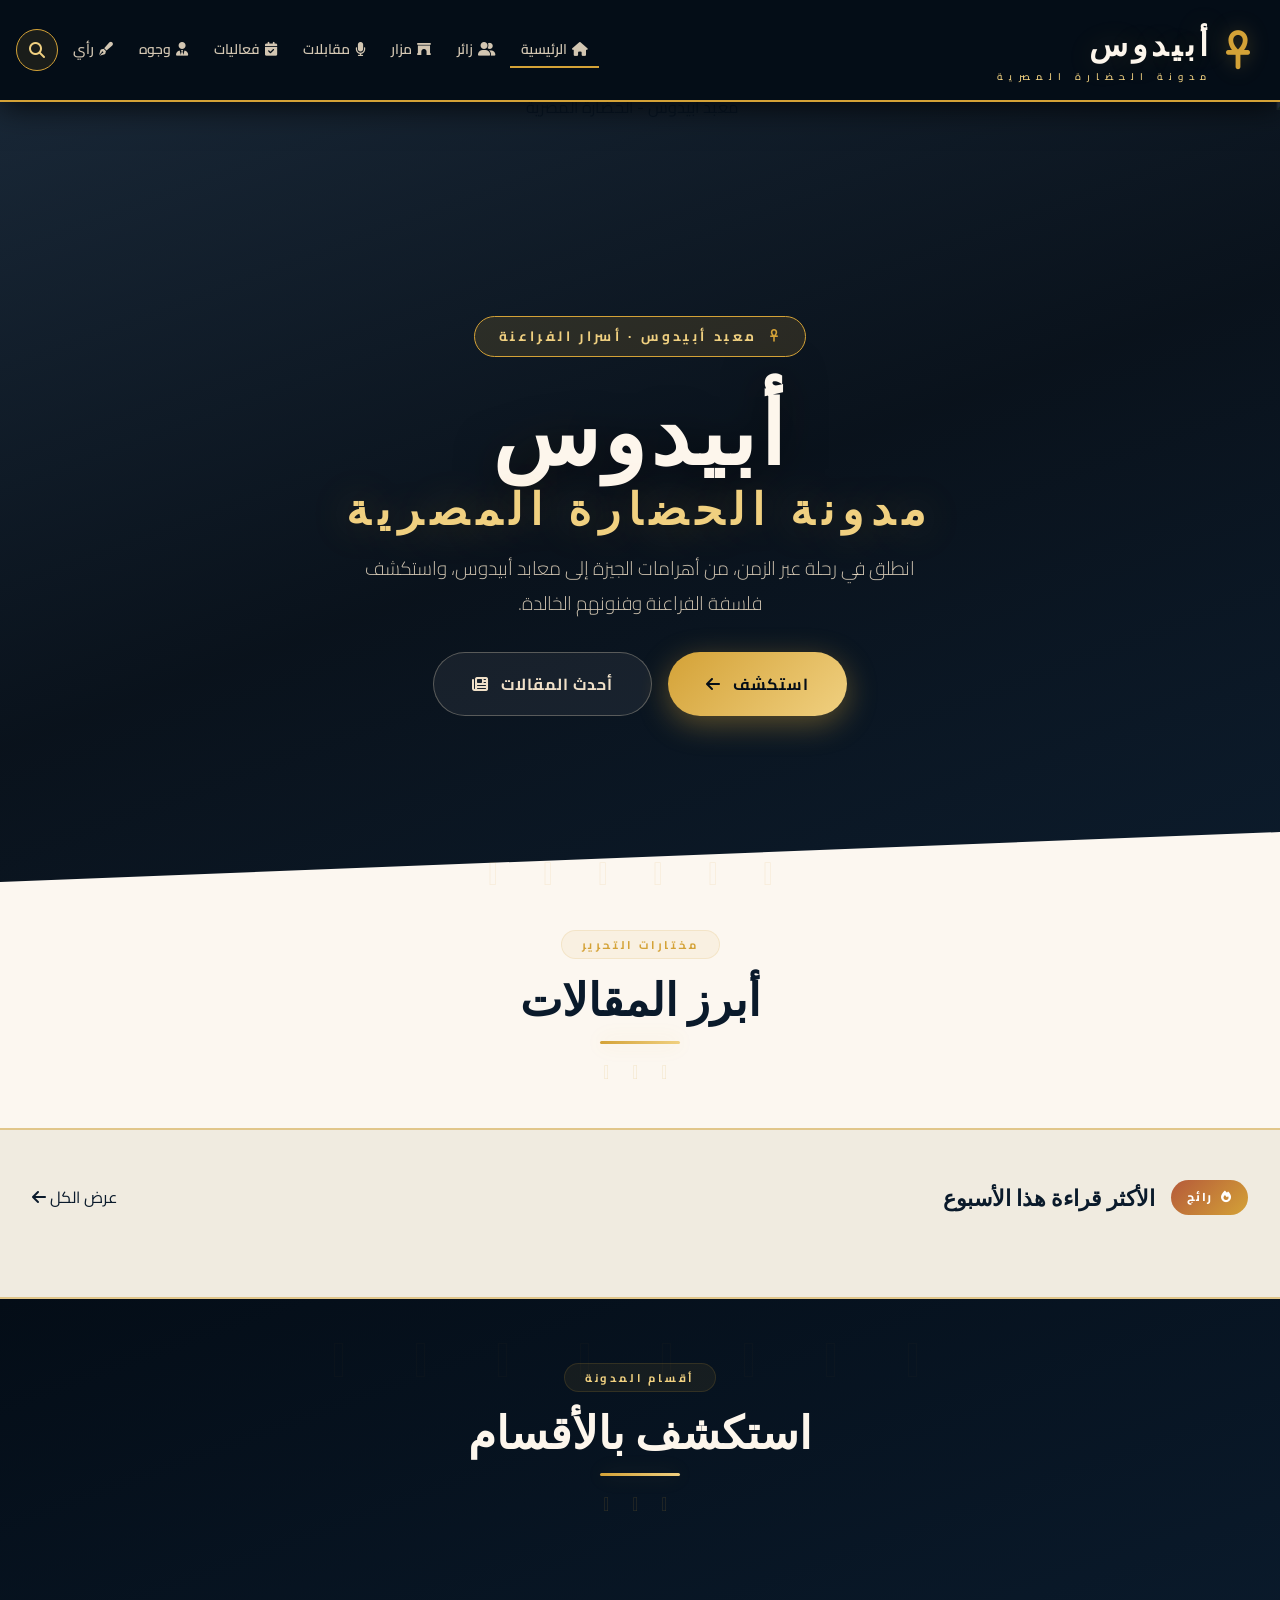
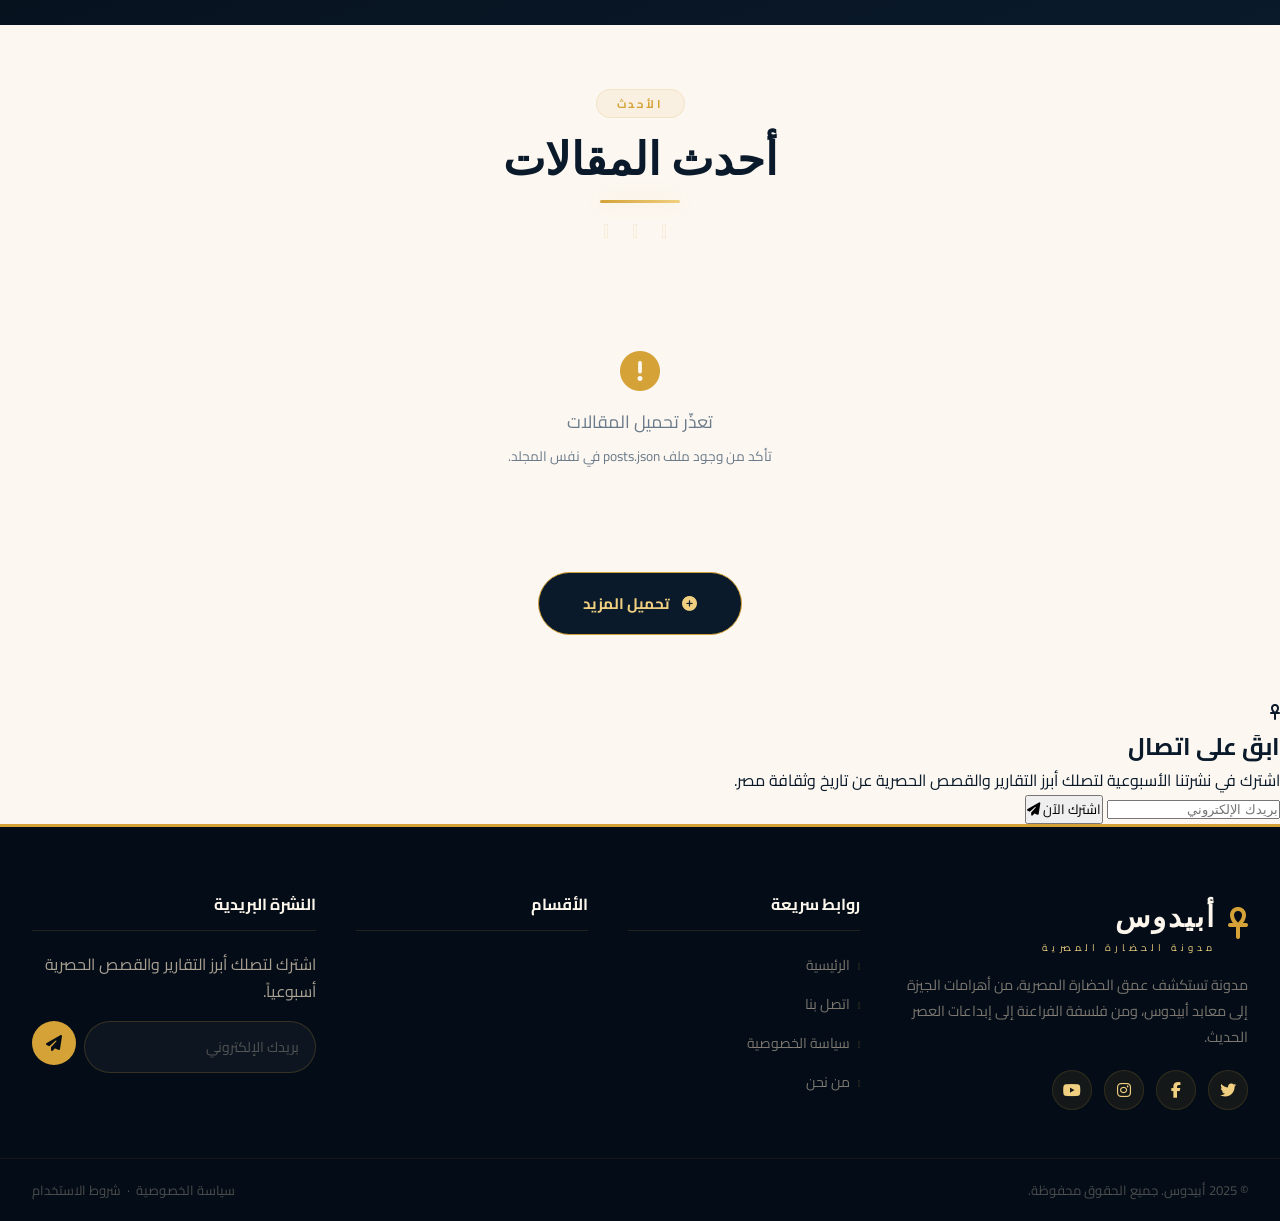
==== commit 5e163be1: "Update index.html" ====
--- a/index.html
+++ b/index.html
@@ -95,8 +95,6 @@
     </div>
   </section>
 
-  <!-- تم حذف قسم الإحصائيات (stats-ribbon) -->
-
   <section class="featured-posts" aria-label="أبرز المقالات">
     <div class="container">
       <div class="section-header" data-aos="fade-up">
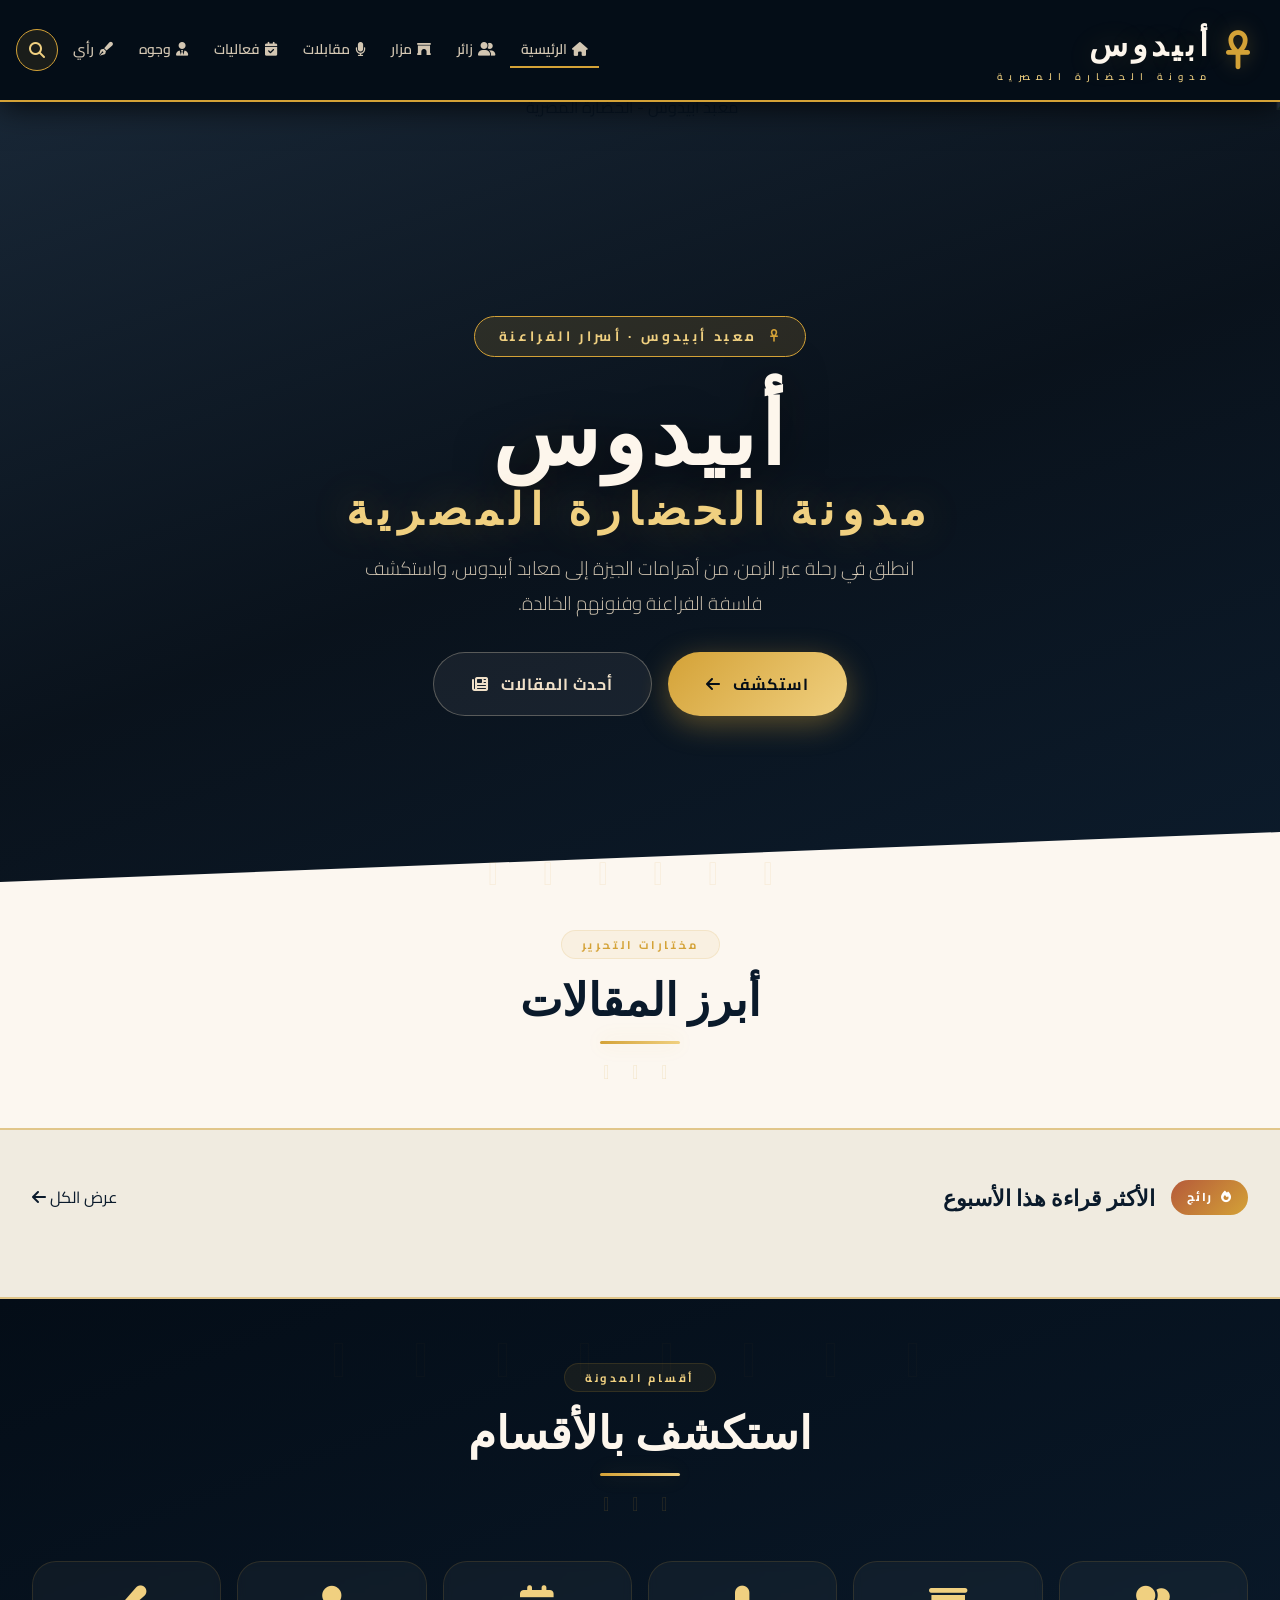
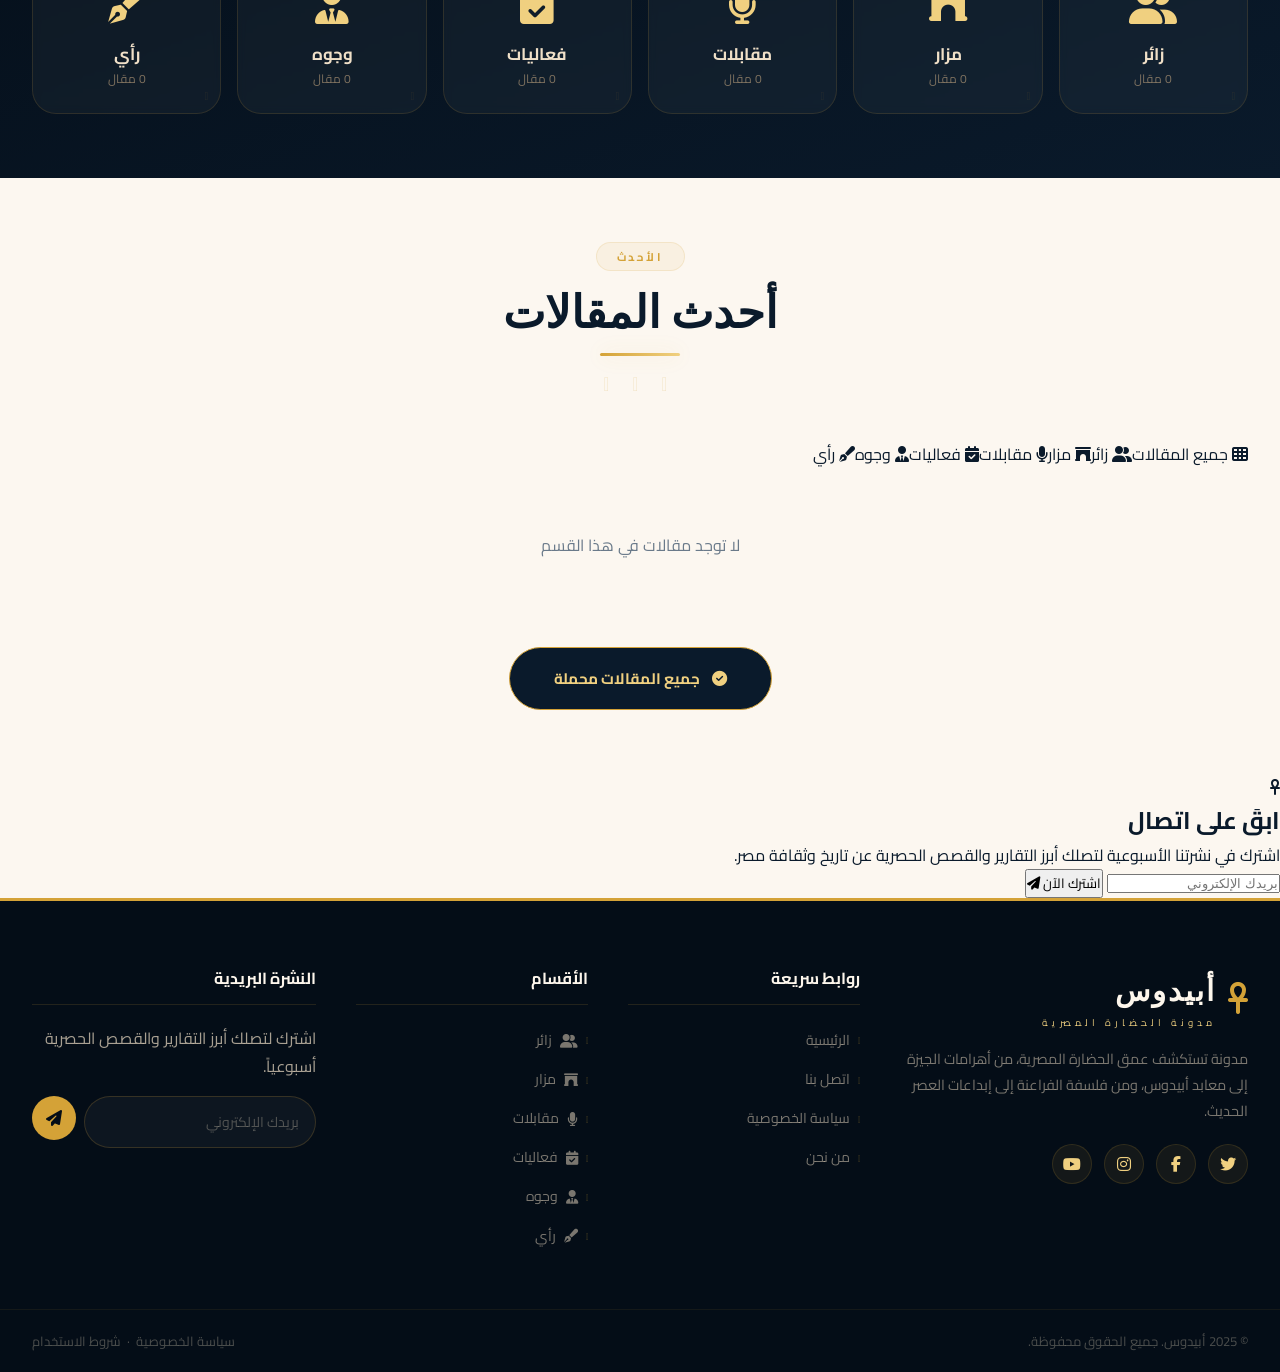
==== commit 06e9f06d: "Update index.html" ====
--- a/index.html
+++ b/index.html
@@ -15,7 +15,7 @@
   <link rel="preconnect" href="https://fonts.gstatic.com" crossorigin>
   <link href="https://fonts.googleapis.com/css2?family=Playfair+Display:ital,wght@0,400;0,700;0,900;1,400&family=Cairo:wght@300;400;500;600;700;800;900&display=swap" rel="stylesheet">
   <link rel="stylesheet" href="https://cdnjs.cloudflare.com/ajax/libs/font-awesome/6.4.0/css/all.min.css">
-  <link href="https://unpkg.com/aos@2.3.4/dist/aos.css" rel="stylesheet">
+  <link href="https://unpkg.com/aos@2.4.1/dist/aos.css" rel="stylesheet">
   <link rel="stylesheet" href="style.css">
   <style>
     .hero-bg {
@@ -213,7 +213,7 @@
     </div>
   </div>
 
-  <script src="https://unpkg.com/aos@2.3.4/dist/aos.js"></script>
+  <script src="https://unpkg.com/aos@2.4.1/dist/aos.js"></script>
   <script src="site.js"></script>
 </body>
 </html>
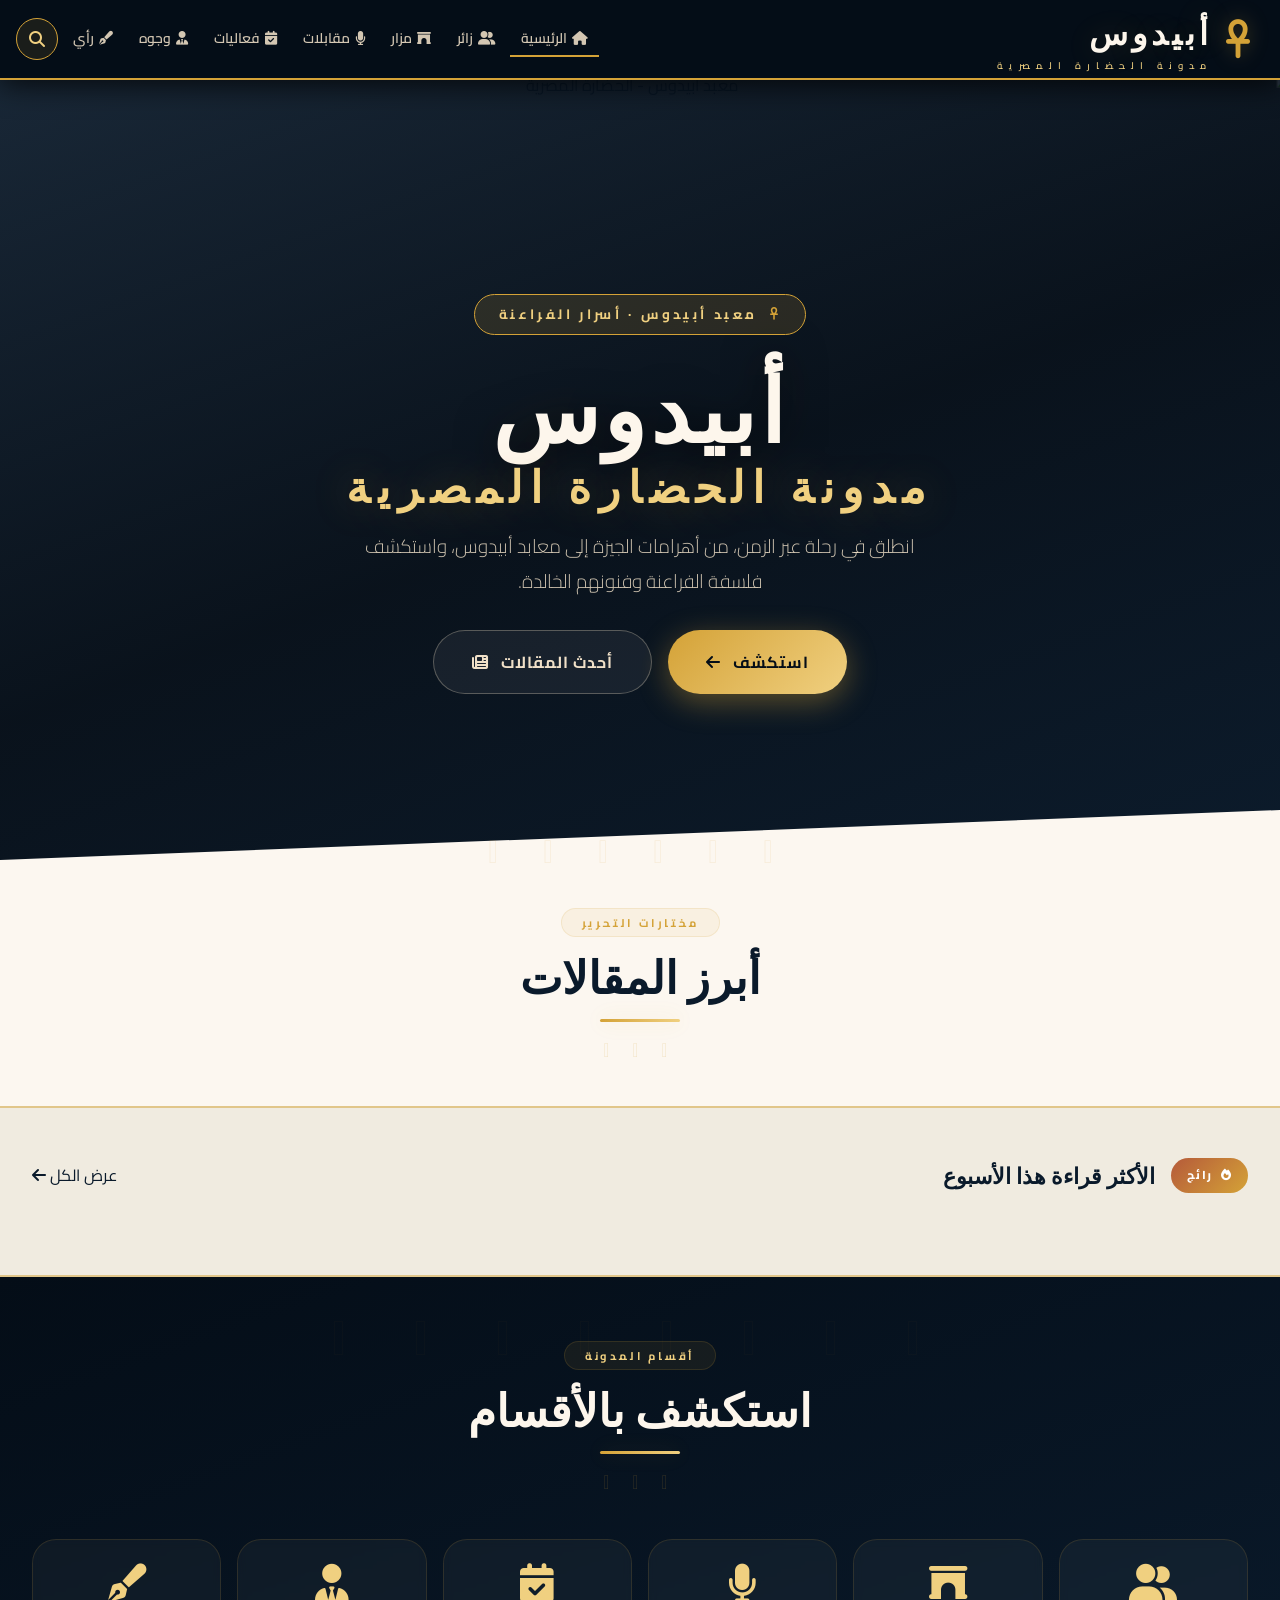
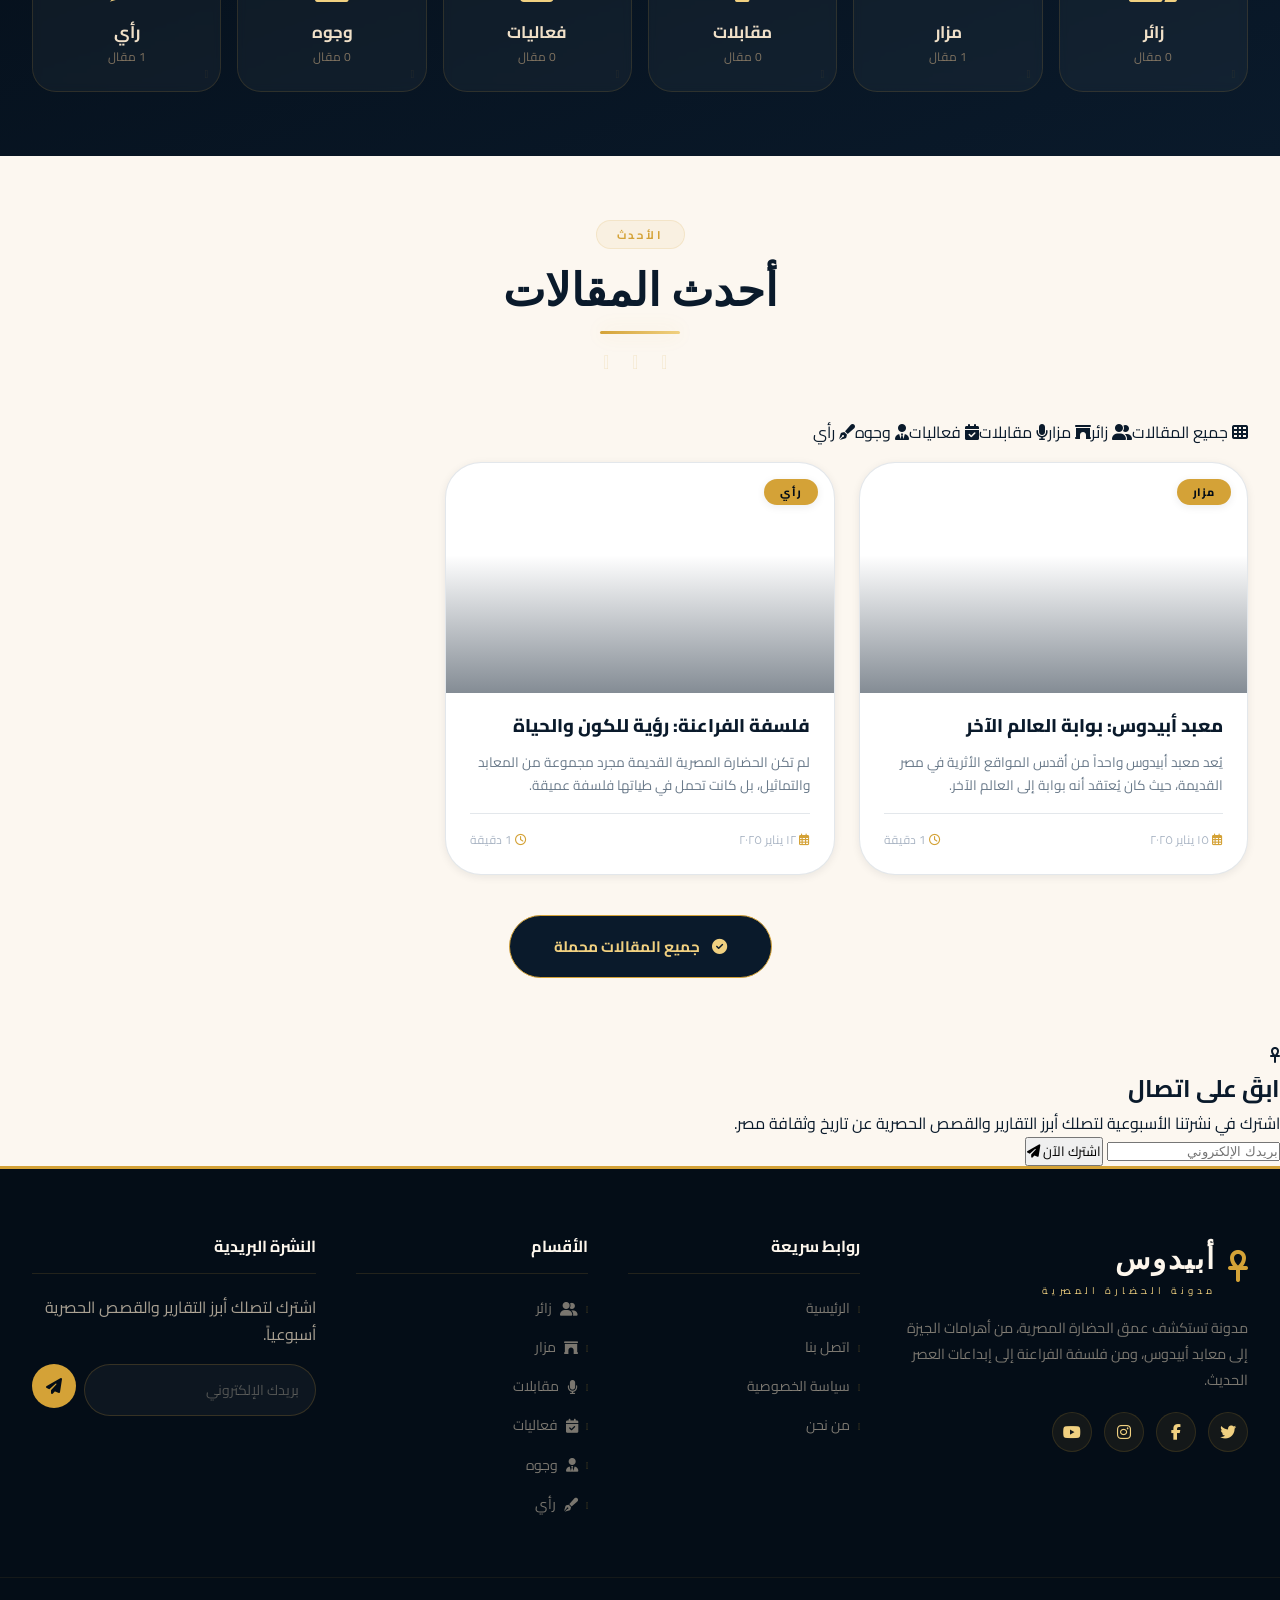
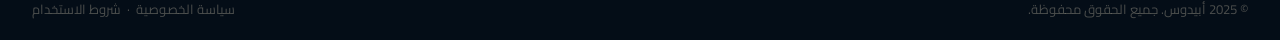
==== commit 7aba4561: "Update index.html" ====
--- a/index.html
+++ b/index.html
@@ -31,6 +31,7 @@
     }
     .hero-content { position: relative; z-index: 2; }
   </style>
+<base target="_blank">
 </head>
 <body>
 
--- a/style.css
+++ b/style.css
@@ -47,6 +47,8 @@
   --ease-smooth: cubic-bezier(0.25,0.46,0.45,0.94);
   --ease-spring: cubic-bezier(0.34,1.56,0.64,1);
   --dur-fast: 180ms; --dur-mid: 320ms; --dur-slow: 550ms;
+
+  --navbar-h: 80px; /* Important for reading progress */
 }
 
 *, *::before, *::after { margin:0; padding:0; box-sizing:border-box; }
@@ -87,9 +89,10 @@
   position:sticky; top:0; z-index:1000;
   background:var(--clr-navy-dark); border-bottom:2px solid var(--clr-gold);
   box-shadow:0 4px 30px rgba(0,0,0,0.8);
+  height:var(--navbar-h);
 }
 .header-main {
-  display:flex; align-items:stretch; height:100px;
+  display:flex; align-items:stretch; height:100%;
   background:var(--clr-navy-dark);
 }
 .header-main .logo.logo-img {
